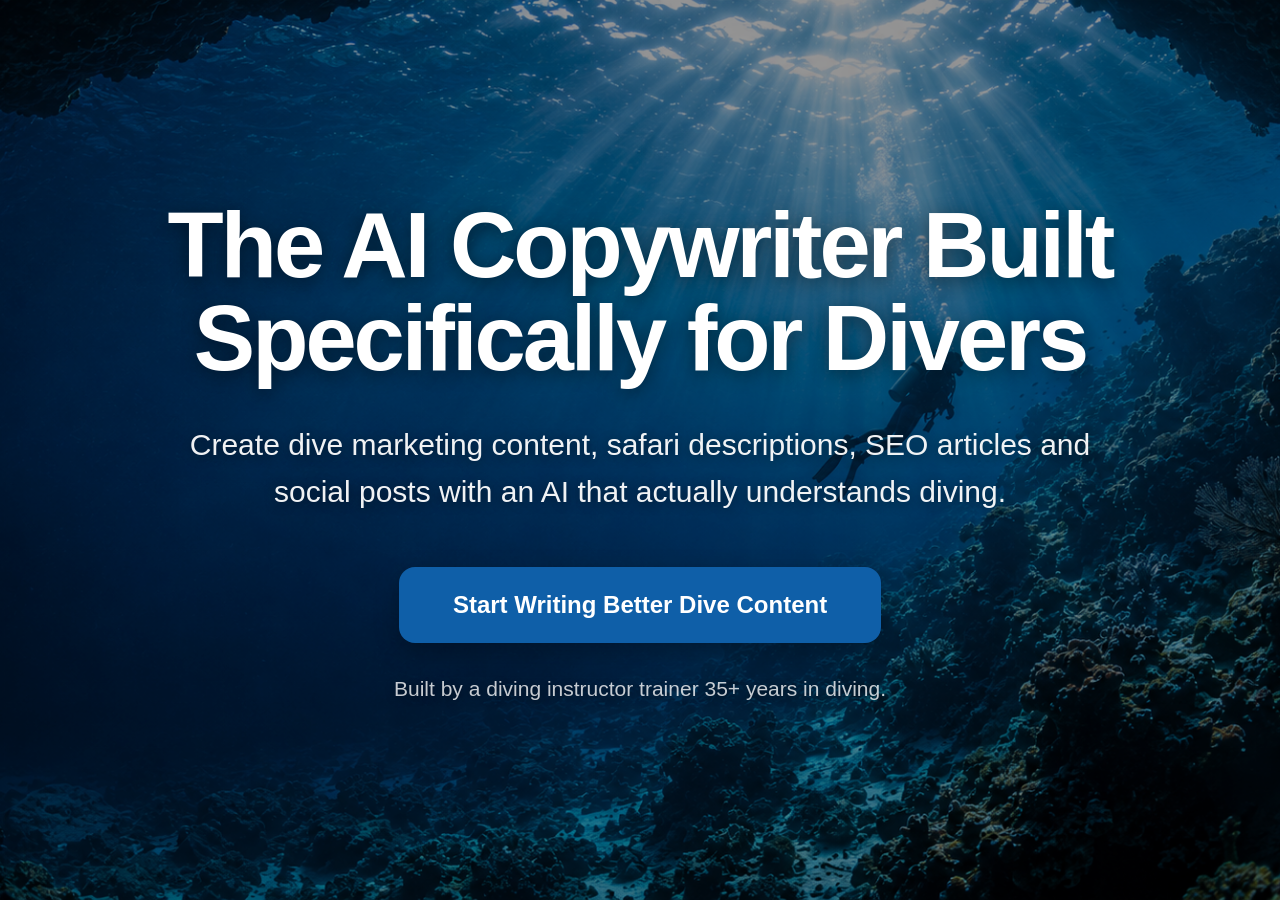
==== index.html @ f6e25e74 "HERO tuned" ====
<!DOCTYPE html>
<html lang="en">

<head>

    <meta charset="UTF-8">

    <meta
        name="viewport"
        content="width=device-width, initial-scale=1.0"
    >

    <title>Dive Writer Pro</title>

    <meta
        name="description"
        content="AI copywriter built specifically for divers, dive centers and dive travel businesses."
    >

    <link
        rel="stylesheet"
        href="css/style.css"
    >

</head>

<body>

    <section class="hero">

        <div class="hero-overlay"></div>

        <div class="hero-content">

           

            <h1 data-i18n="hero_title">
                The AI Copywriter Built Specifically for Divers
            </h1>

            <p data-i18n="hero_subtitle">
                Create dive marketing content, safari descriptions, SEO articles and social posts with an AI that actually understands diving.
            </p>

            <a
                href="/go/"
                class="hero-cta"
                data-i18n="cta_main"
            >
                Start Writing Better Dive Content
            </a>

            <div class="hero-trust">
                Built by a diving instructor trainer 35+ years in diving.
            </div>

        </div>

    </section>

    <script src="product.js"></script>

</body>

</html>
---- css/style.css ----
*{
    margin:0;
    padding:0;
    box-sizing:border-box;
}

body{
    font-family:Arial,sans-serif;
    background:#021526;
    color:white;
}

.hero{

    position:relative;

    min-height:100vh;

    display:flex;
    align-items:center;
    justify-content:center;

    overflow:hidden;

    text-align:center;

    padding:40px 20px;
}

.hero::before{

    content:"";

    position:absolute;
    inset:0;

    background-image:url("../assets/hero/hero-desktop.png");
    background-size:cover;
    background-position:center;

    z-index:1;
}

.hero-overlay{

    position:absolute;
    inset:0;

    background:rgba(0,0,0,0.42);

    z-index:2;
}

.hero-content{

    position:relative;
    z-index:3;

    max-width:1200px;

    padding:0 20px;
}

.hero h1{

    font-size:108px;

    line-height:1.01;

    margin-bottom:38px;

    font-weight:700;

    letter-spacing:-3px;

    text-shadow:0 4px 18px rgba(0,0,0,0.45);
}

.hero p{

    font-size:34px;

    line-height:1.55;

    max-width:980px;

    margin:0 auto 52px auto;

    color:rgba(255,255,255,0.94);

    text-shadow:0 2px 12px rgba(0,0,0,0.45);
}

.hero-cta{

    display:inline-block;

    background:#0F5FA8;
    color:white;

    padding:24px 54px;

    border-radius:16px;

    text-decoration:none;

    font-size:24px;
    font-weight:700;

    transition:0.3s;

    box-shadow:0 8px 24px rgba(0,0,0,0.28);
}

.hero-cta:hover{

    background:#1475cf;
}

.hero-trust{

    margin-top:34px;

    font-size:21px;

    color:rgba(255,255,255,0.78);

    text-shadow:0 2px 10px rgba(0,0,0,0.4);
}

@media(max-width:1400px){

    .hero h1{

        font-size:92px;
    }

    .hero p{

        font-size:30px;
    }

}

@media(max-width:1200px){

    .hero h1{

        font-size:76px;
    }

    .hero p{

        font-size:26px;
    }

}

@media(max-width:768px){

    .hero::before{

        background-image:url("../assets/hero/hero-mobile.png");
        background-position:center;
    }

    .hero{

        min-height:100svh;

        padding:46px 22px;
    }

    .hero-content{

        max-width:100%;
    }

    .hero h1{

        font-size:56px;

        line-height:1.05;

        margin-bottom:26px;

        letter-spacing:-1px;
    }

    .hero p{

        font-size:24px;

        line-height:1.45;

        margin-bottom:38px;

        max-width:100%;
    }

    .hero-cta{

        width:100%;

        max-width:360px;

        font-size:20px;

        padding:20px 28px;
    }

    .hero-trust{

        margin-top:28px;

        font-size:16px;

        line-height:1.5;
    }

}

@media(max-width:480px){

    .hero{

        padding:42px 18px;
    }

    .hero h1{

        font-size:46px;
    }

    .hero p{

        font-size:21px;
    }

    .hero-cta{

        font-size:17px;
    }

    .hero-trust{

        font-size:12px;
    }

}
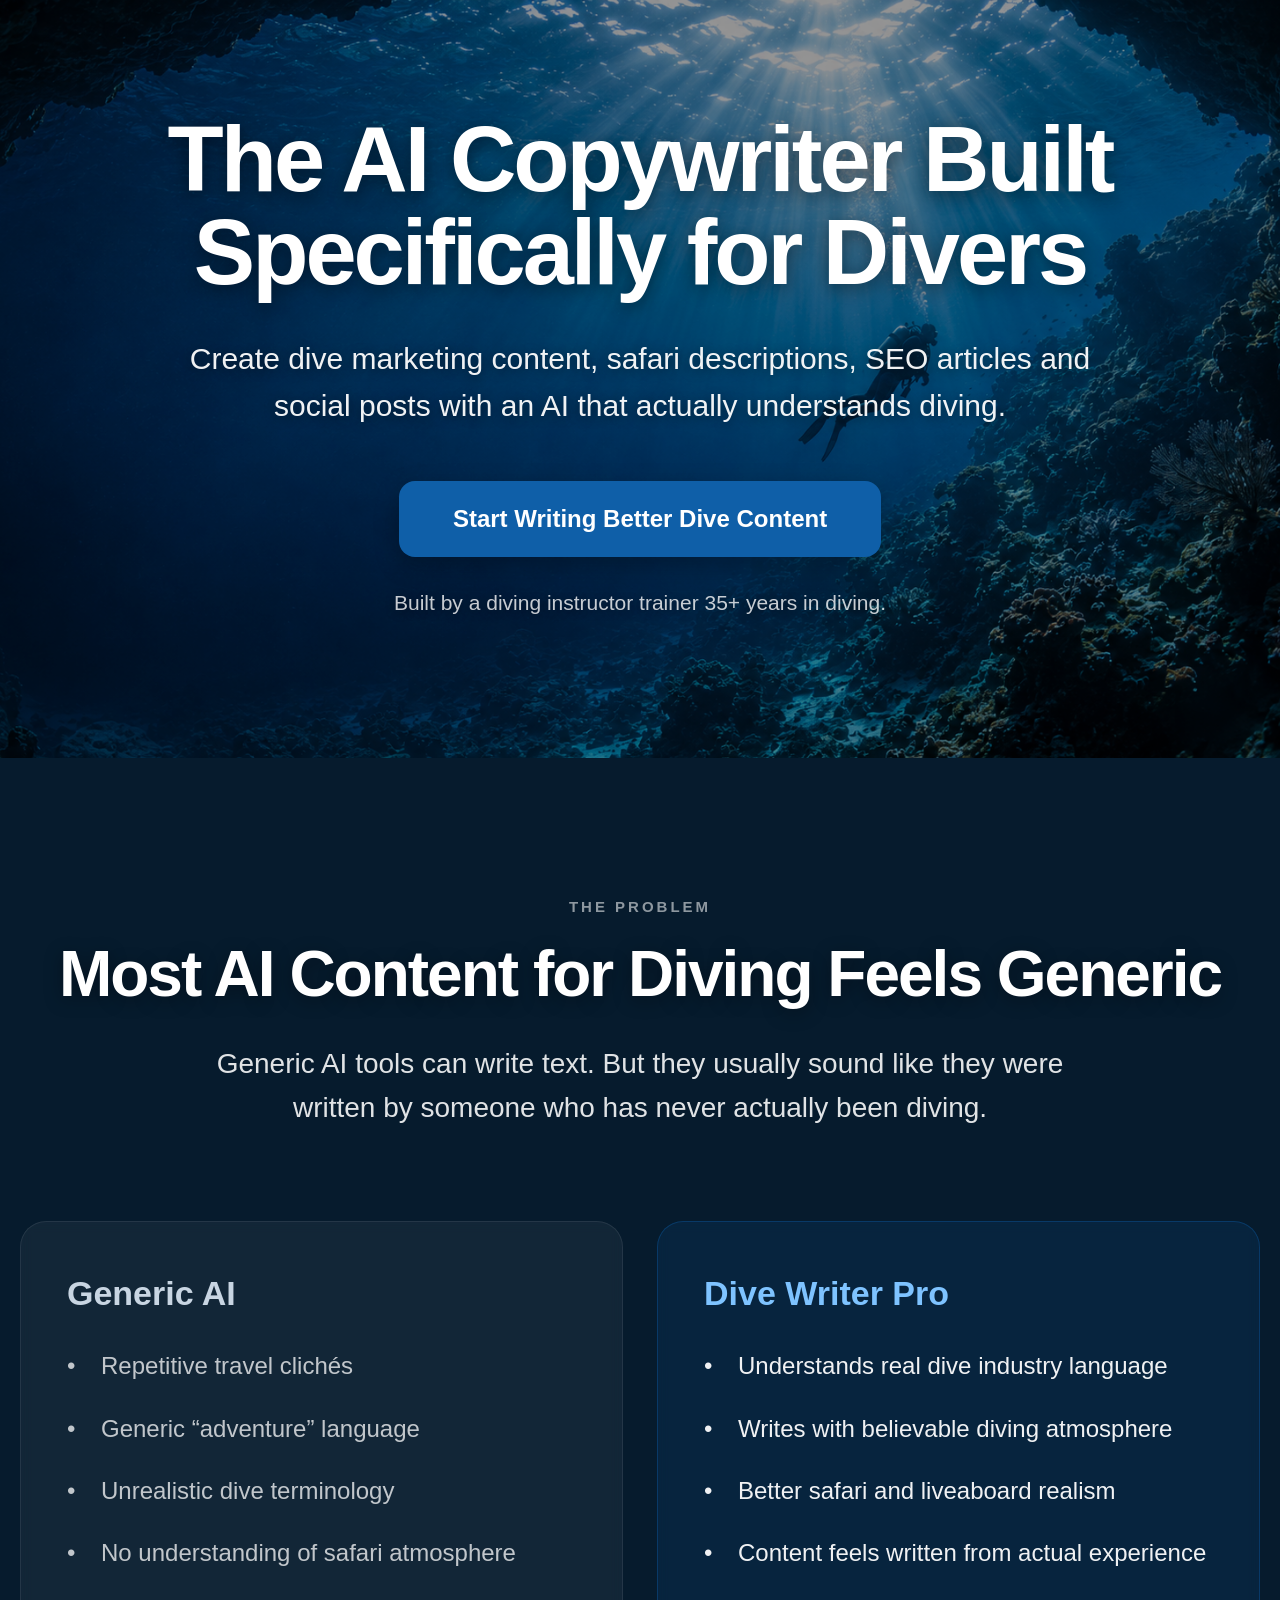
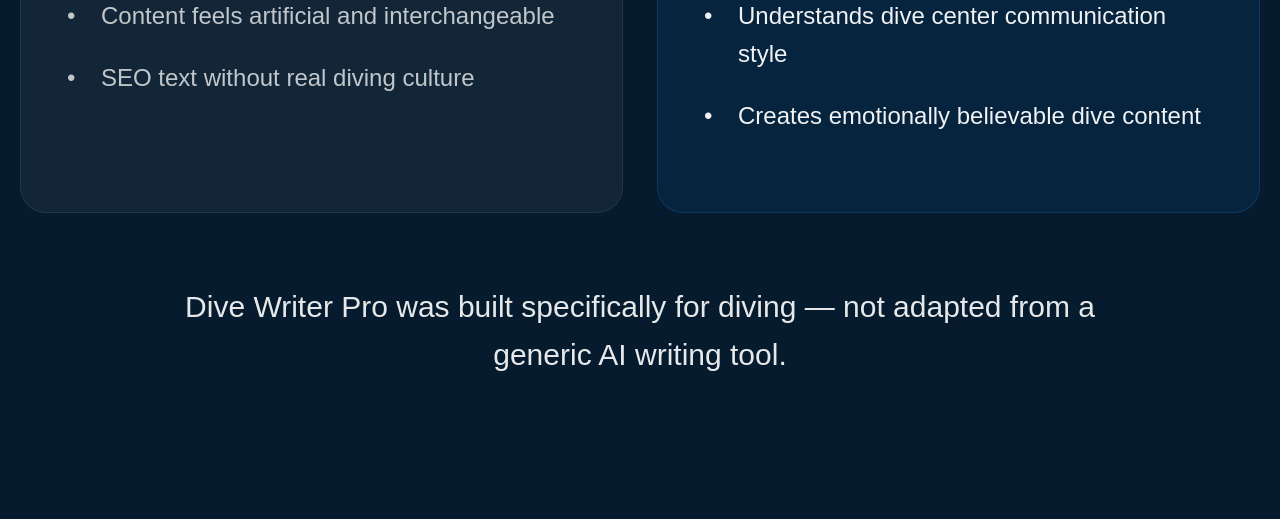
==== commit 097ec815: "2/05-02" ====
--- a/index.html
+++ b/index.html
@@ -57,6 +57,149 @@
         </div>
 
     </section>
+    <!-- END HERO -->
+
+   <!-- PROBLEM -->
+<!-- PROBLEM -->
+<section class="problem-section">
+
+    <div class="problem-container">
+
+        <div class="problem-intro">
+
+            <div class="section-label">
+                THE PROBLEM
+            </div>
+
+            <h2>
+                Most AI Content for Diving Feels Generic
+            </h2>
+
+            <p>
+                Generic AI tools can write text.
+                But they usually sound like they were written by someone who has never actually been diving.
+            </p>
+
+        </div>
+
+        <div class="problem-grid">
+
+            <!-- GENERIC AI -->
+
+            <div class="problem-card generic-ai">
+
+                <div class="problem-card-title">
+                    Generic AI
+                </div>
+
+                <ul>
+
+                    <li>
+                        Repetitive travel clichés
+                    </li>
+
+                    <li>
+                        Generic “adventure” language
+                    </li>
+
+                    <li>
+                        Unrealistic dive terminology
+                    </li>
+
+                    <li>
+                        No understanding of safari atmosphere
+                    </li>
+
+                    <li>
+                        Content feels artificial and interchangeable
+                    </li>
+
+                    <li>
+                        SEO text without real diving culture
+                    </li>
+
+                </ul>
+
+            </div>
+
+            <!-- DIVE WRITER -->
+
+            <div class="problem-card dive-writer">
+
+                <div class="problem-card-title">
+                    Dive Writer Pro
+                </div>
+
+                <ul>
+
+                    <li>
+                        Understands real dive industry language
+                    </li>
+
+                    <li>
+                        Writes with believable diving atmosphere
+                    </li>
+
+                    <li>
+                        Better safari and liveaboard realism
+                    </li>
+
+                    <li>
+                        Content feels written from actual experience
+                    </li>
+
+                    <li>
+                        Understands dive center communication style
+                    </li>
+
+                    <li>
+                        Creates emotionally believable dive content
+                    </li>
+
+                </ul>
+
+            </div>
+
+        </div>
+
+        <div class="problem-conclusion">
+
+            Dive Writer Pro was built specifically for diving —
+            not adapted from a generic AI writing tool.
+
+        </div>
+
+    </div>
+
+</section>
+<!-- END PROBLEM -->
+
+<!-- BEFORE AFTER -->
+<section class="before-after">
+</section>
+<!-- END BEFORE AFTER -->
+
+<!-- WHAT YOU GET -->
+<section class="features-section">
+</section>
+<!-- END WHAT YOU GET -->
+
+<!-- WHO IT'S FOR -->
+<section class="audience-section">
+</section>
+<!-- END WHO IT'S FOR -->
+
+<!-- FAQ -->
+<section class="faq-section">
+</section>
+<!-- END FAQ -->
+
+<!-- FINAL CTA -->
+<section class="final-cta">
+</section>
+<!-- END FINAL CTA -->
+
+
 
     <script src="product.js"></script>
 
--- a/css/style.css
+++ b/css/style.css
@@ -14,7 +14,7 @@
 
     position:relative;
 
-    min-height:100vh;
+    min-height:92vh;
 
     display:flex;
     align-items:center;
@@ -24,7 +24,7 @@
 
     text-align:center;
 
-    padding:40px 20px;
+    padding:40px 20px 140px 20px;
 }
 
 .hero::before{
@@ -164,6 +164,10 @@
         background-position:center;
     }
 
+    /* =========================
+   HERO
+========================= */
+
     .hero{
 
         min-height:100svh;
@@ -247,4 +251,306 @@
         font-size:12px;
     }
 
-}+}
+
+/* PROBLEM */
+
+.problem-section{
+
+    background:#061b2d;
+
+    padding:140px 20px;
+
+    margin-top:-70px;
+
+position:relative;
+
+z-index:5;
+}
+
+.problem-container{
+
+    max-width:1320px;
+
+    margin:0 auto;
+}
+
+.problem-intro{
+
+    text-align:center;
+
+    margin-bottom:90px;
+}
+
+.section-label{
+
+    font-size:15px;
+
+    letter-spacing:3px;
+
+    font-weight:700;
+
+    color:rgba(255,255,255,0.55);
+
+    margin-bottom:26px;
+}
+
+.problem-intro h2{
+
+    font-size:74px;
+
+    line-height:1.04;
+
+    letter-spacing:-2px;
+
+    margin-bottom:34px;
+
+    text-shadow:0 4px 18px rgba(0,0,0,0.35);
+}
+
+.problem-intro p{
+
+    max-width:920px;
+
+    margin:0 auto;
+
+    font-size:30px;
+
+    line-height:1.6;
+
+    color:rgba(255,255,255,0.88);
+}
+
+.problem-grid{
+
+    display:grid;
+
+    grid-template-columns:1fr 1fr;
+
+    gap:34px;
+
+    margin-bottom:70px;
+}
+
+.problem-card{
+
+    border-radius:26px;
+
+    padding:52px 46px;
+
+    backdrop-filter:blur(6px);
+}
+
+.problem-card-title{
+
+    font-size:34px;
+
+    font-weight:700;
+
+    margin-bottom:34px;
+}
+
+.problem-card ul{
+
+    list-style:none;
+}
+
+.problem-card li{
+
+    position:relative;
+
+    padding-left:34px;
+
+    margin-bottom:24px;
+
+    font-size:24px;
+
+    line-height:1.6;
+}
+
+.problem-card li::before{
+
+    content:"•";
+
+    position:absolute;
+
+    left:0;
+}
+
+.generic-ai{
+
+    background:rgba(255,255,255,0.05);
+
+    border:1px solid rgba(255,255,255,0.08);
+}
+
+.generic-ai .problem-card-title{
+
+    color:#c8d5e2;
+}
+
+.generic-ai li{
+
+    color:rgba(255,255,255,0.74);
+}
+
+.dive-writer{
+
+    background:rgba(15,95,168,0.14);
+
+    border:1px solid rgba(15,95,168,0.38);
+}
+
+.dive-writer .problem-card-title{
+
+    color:#7ec3ff;
+}
+
+.dive-writer li{
+
+    color:rgba(255,255,255,0.94);
+}
+
+.problem-conclusion{
+
+    text-align:center;
+
+    max-width:980px;
+
+    margin:0 auto;
+
+    font-size:30px;
+
+    line-height:1.6;
+
+    color:rgba(255,255,255,0.9);
+}
+
+@media(max-width:1400px){
+
+    .problem-intro h2{
+
+        font-size:64px;
+    }
+
+    .problem-intro p{
+
+        font-size:28px;
+    }
+
+}
+
+@media(max-width:1200px){
+
+    .problem-intro h2{
+
+        font-size:56px;
+    }
+
+    .problem-intro p{
+
+        font-size:25px;
+    }
+
+    .problem-card li{
+
+        font-size:22px;
+    }
+
+}
+
+@media(max-width:768px){
+
+    .problem-section{
+
+      margin-top:-30px;  
+      padding:100px 22px;
+    }
+
+    .problem-intro{
+
+        margin-bottom:60px;
+    }
+
+    .problem-intro h2{
+
+        font-size:44px;
+
+        line-height:1.08;
+
+        letter-spacing:-1px;
+    }
+
+    .problem-intro p{
+
+        font-size:22px;
+
+        line-height:1.55;
+    }
+
+    .problem-grid{
+
+        grid-template-columns:1fr;
+
+        gap:24px;
+    }
+
+    .problem-card{
+
+        padding:38px 28px;
+    }
+
+    .problem-card-title{
+
+        font-size:28px;
+
+        margin-bottom:26px;
+    }
+
+    .problem-card li{
+
+        font-size:20px;
+
+        line-height:1.55;
+
+        margin-bottom:20px;
+    }
+
+    .problem-conclusion{
+
+        font-size:22px;
+
+        line-height:1.55;
+    }
+
+}
+
+@media(max-width:480px){
+
+    .problem-intro h2{
+
+        font-size:38px;
+    }
+
+    .problem-intro p{
+
+        font-size:20px;
+    }
+
+    .problem-card li{
+
+        font-size:18px;
+    }
+
+    .problem-conclusion{
+
+        font-size:20px;
+    }
+
+}
+
+/* BEFORE AFTER */
+
+/* FEATURES */
+
+/* FAQ */
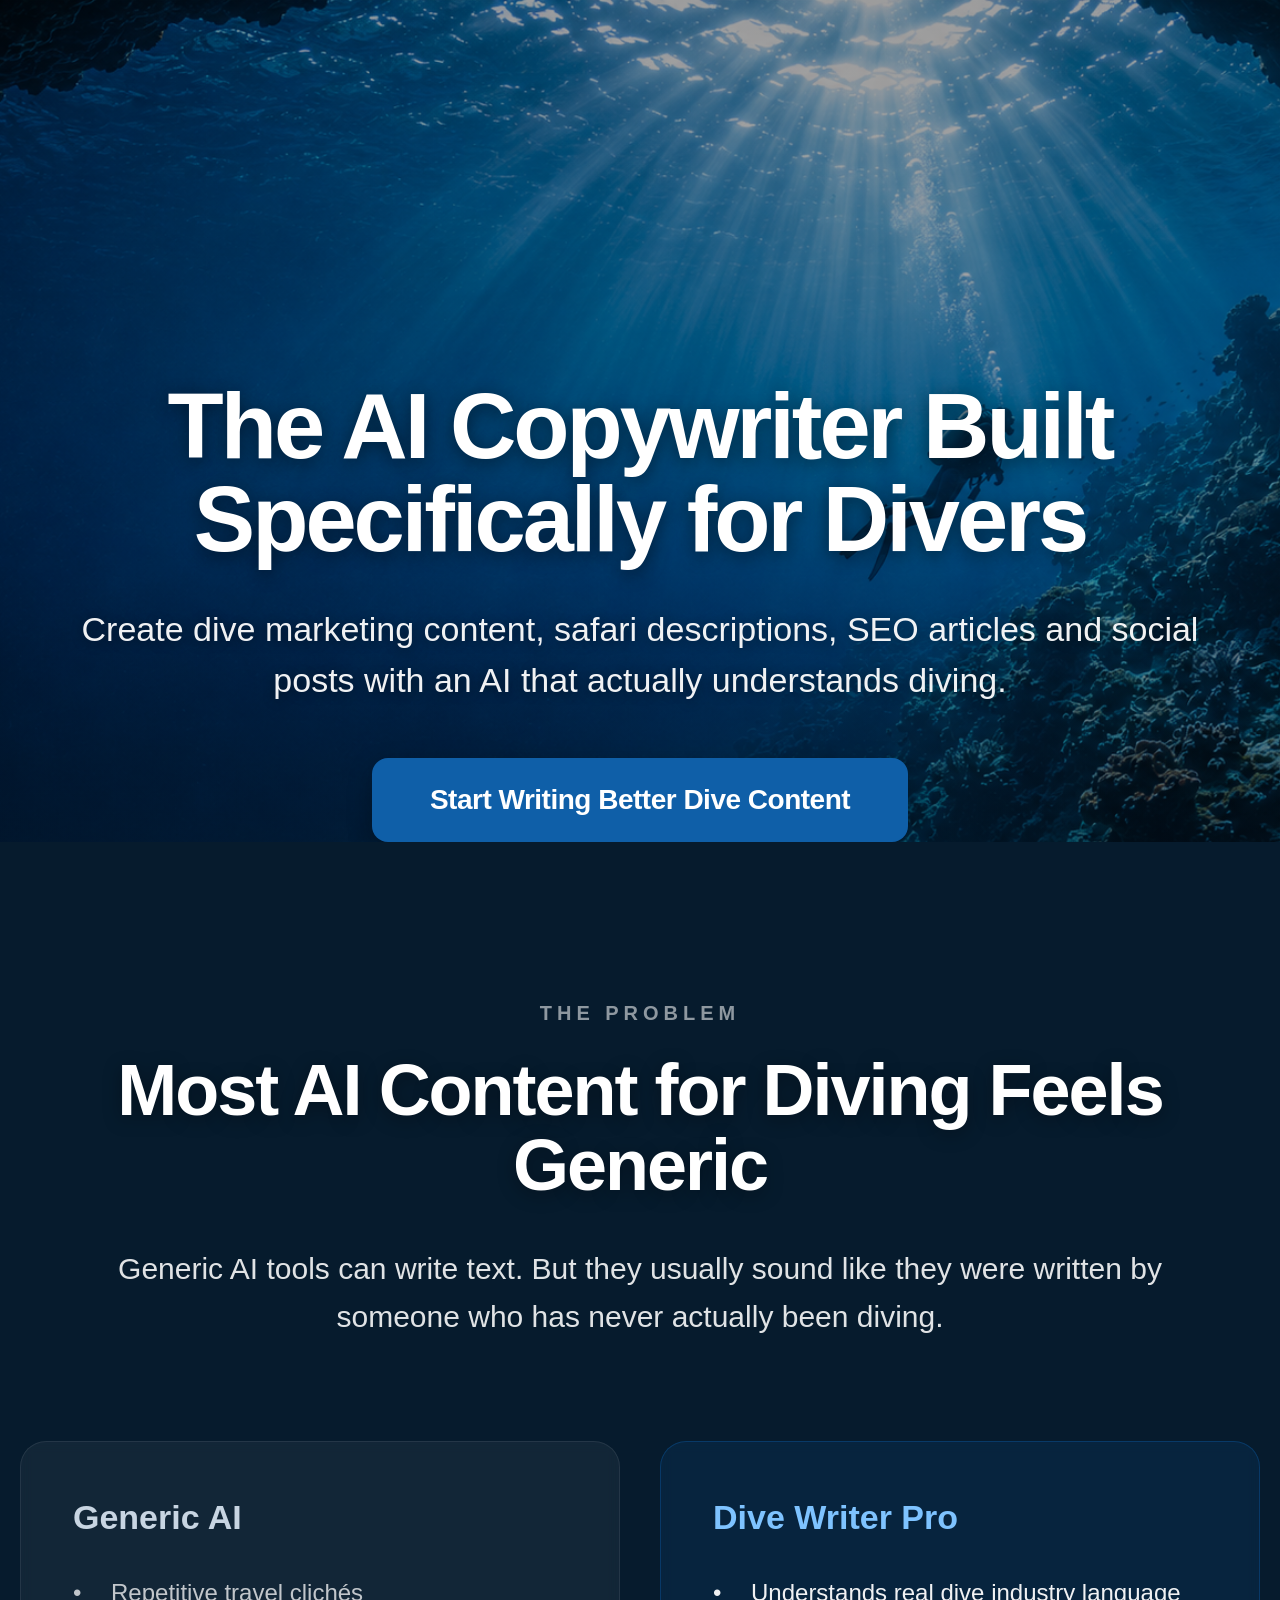
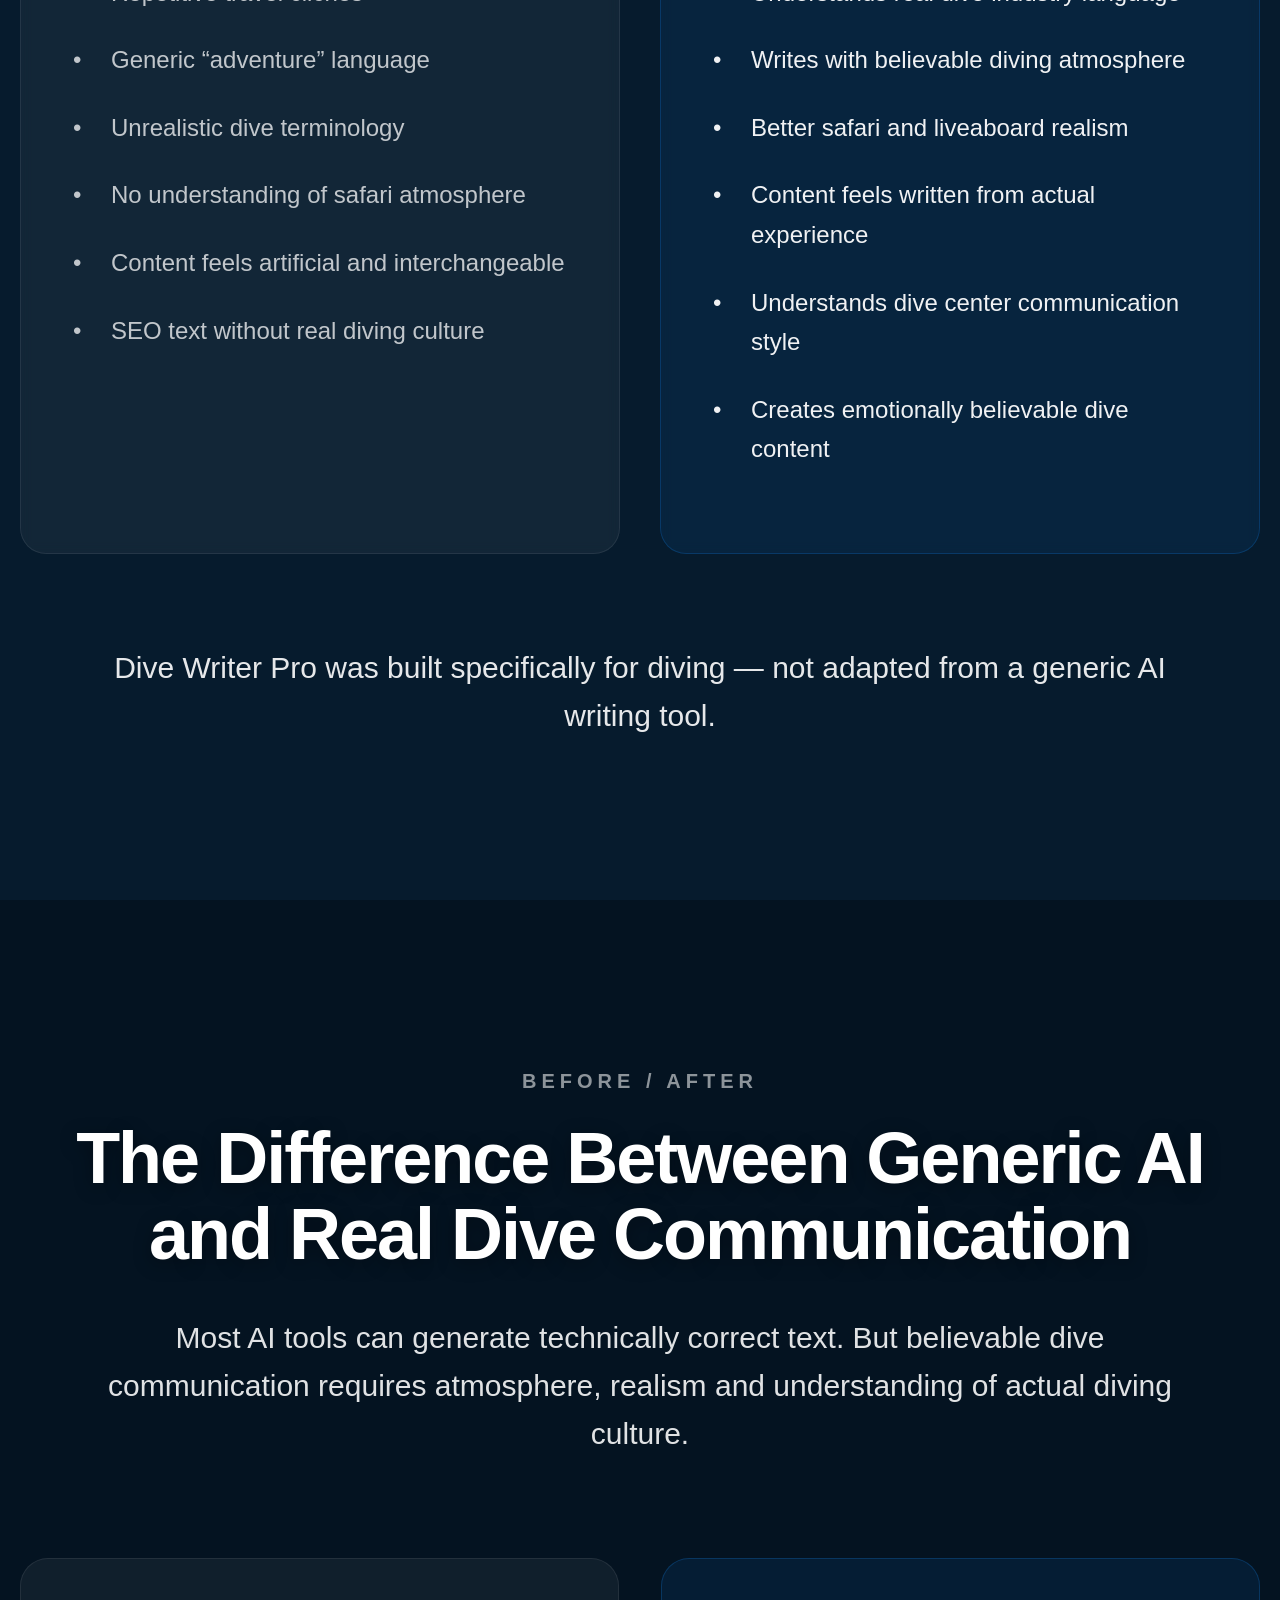
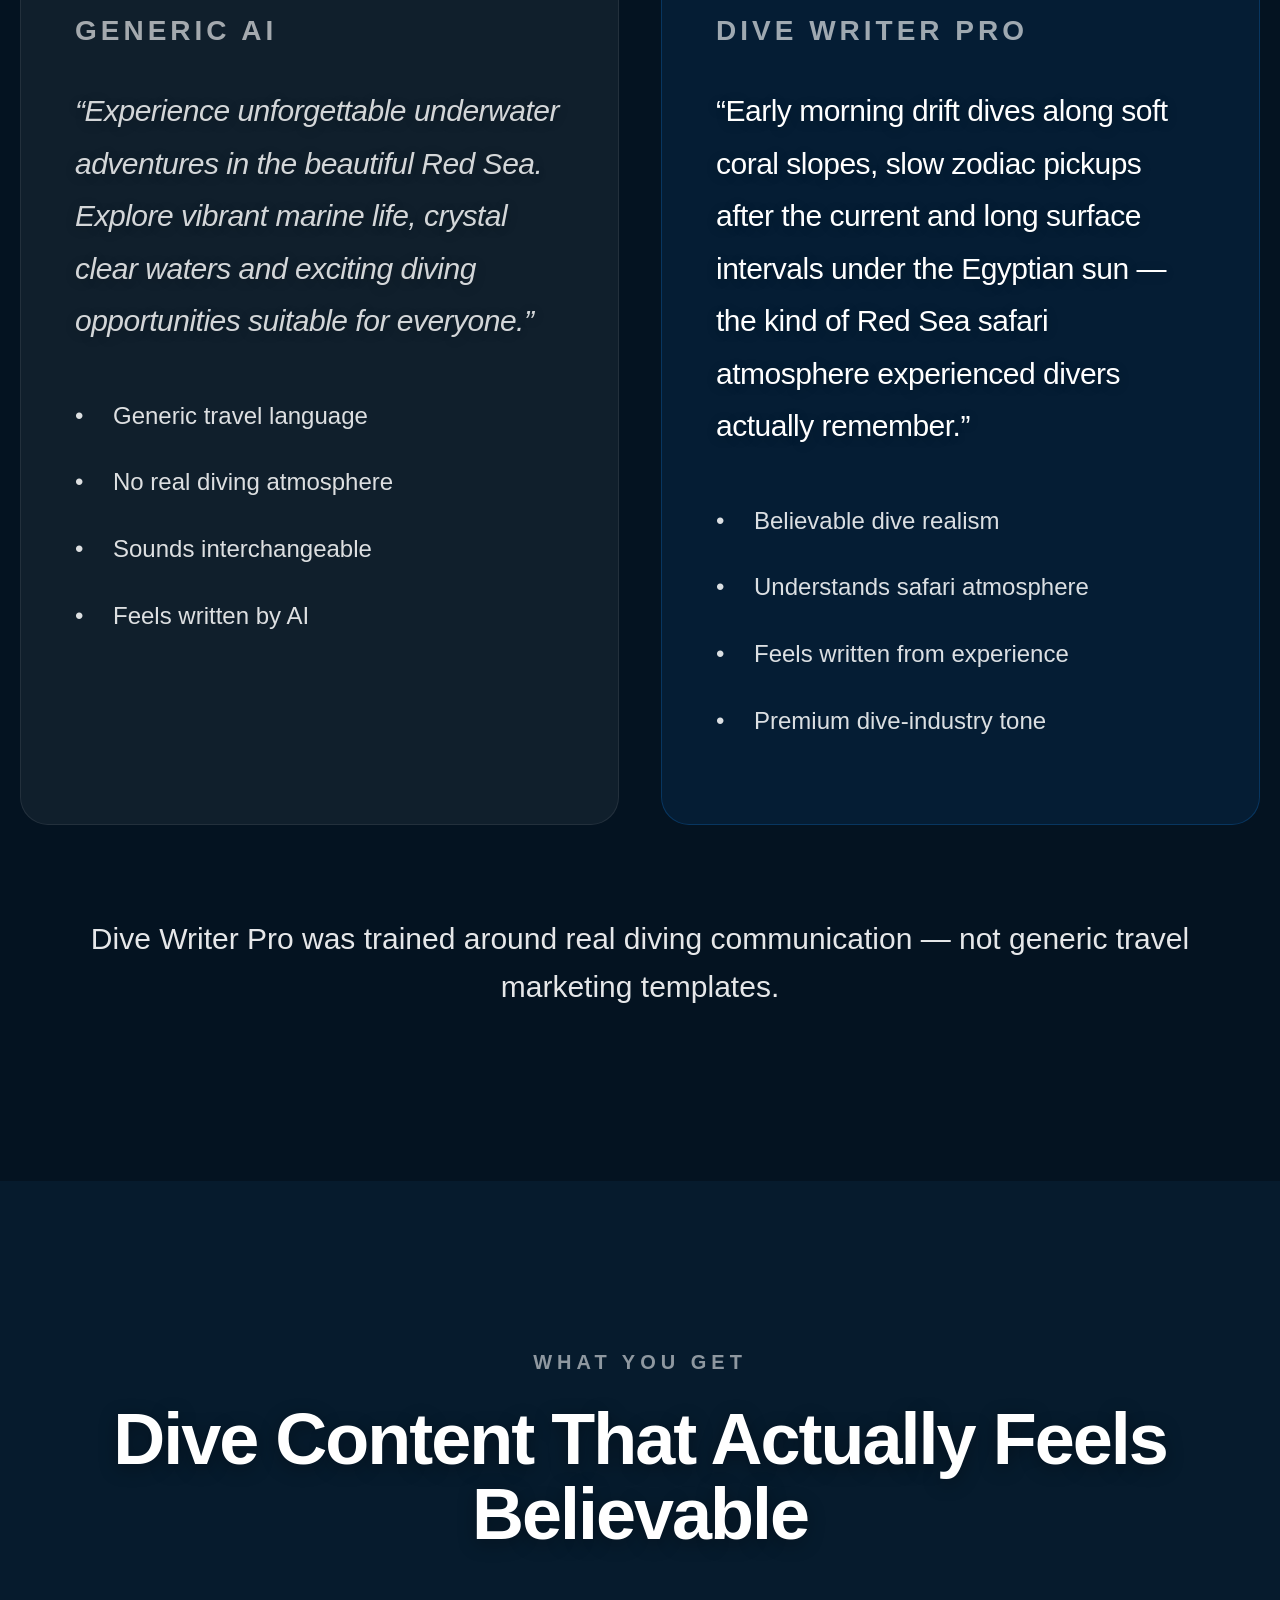
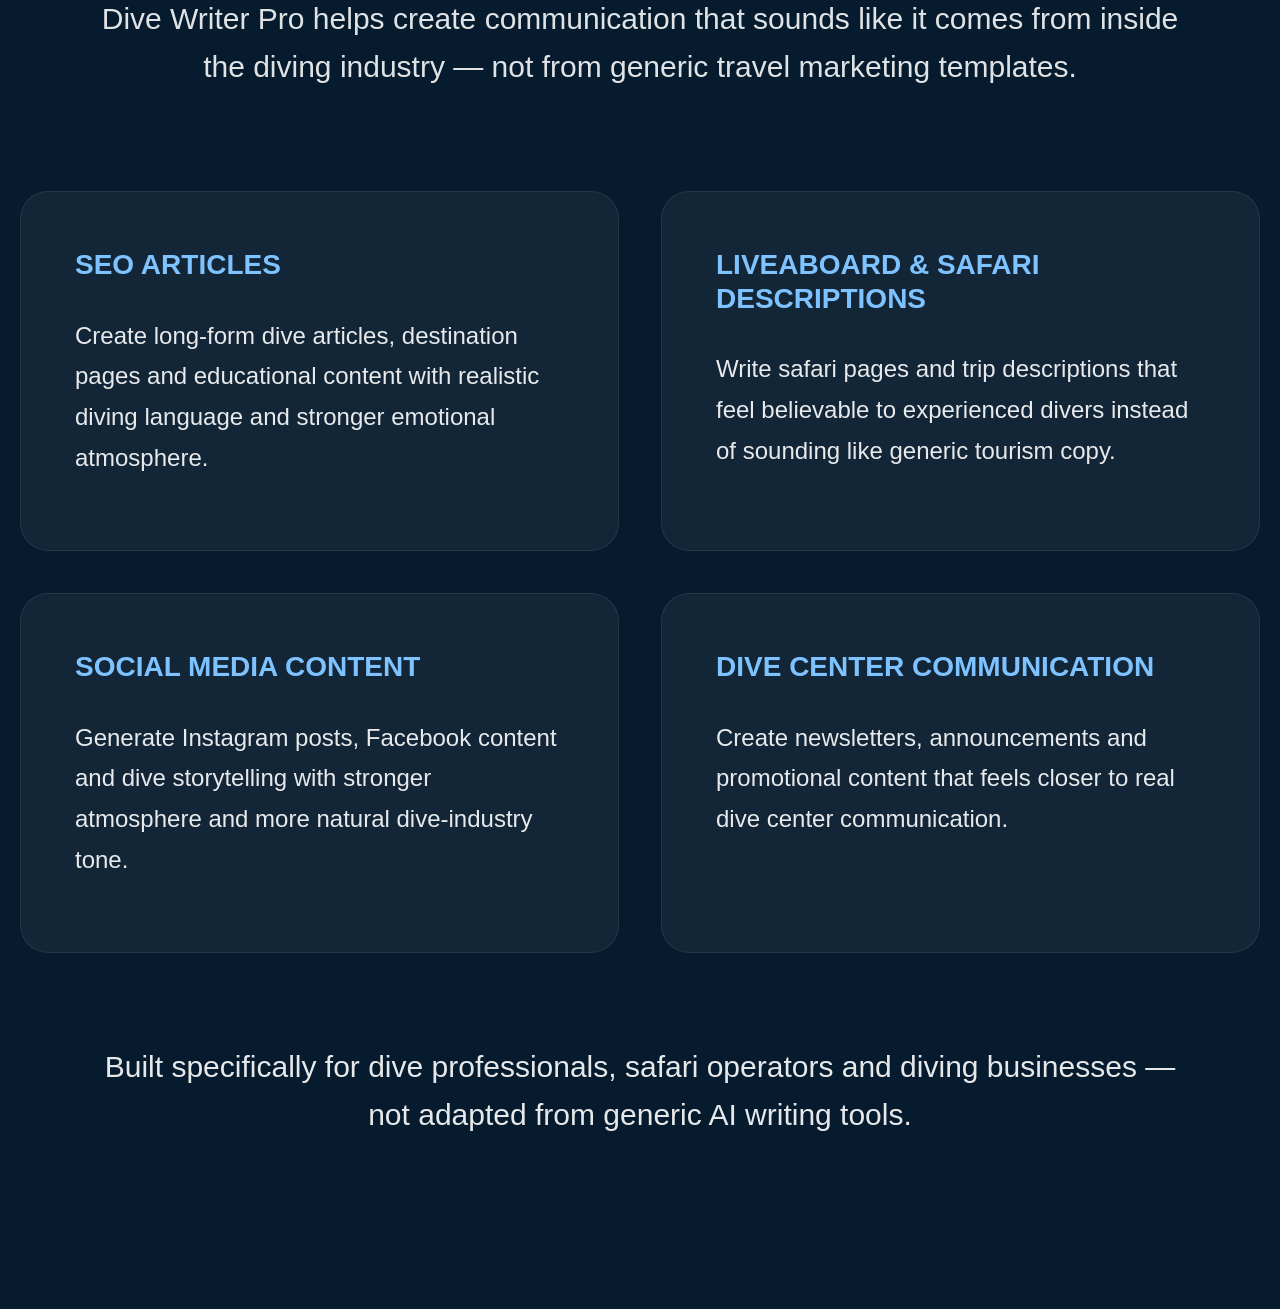
==== commit 5f779fc0: "28/05-04" ====
--- a/index.html
+++ b/index.html
@@ -176,11 +176,209 @@
 
 <!-- BEFORE AFTER -->
 <section class="before-after">
+<div class="before-after-container">
+
+    <div class="before-after-intro">
+
+        <div class="section-label">
+            BEFORE / AFTER
+        </div>
+
+        <h2>
+            The Difference Between Generic AI and Real Dive Communication
+        </h2>
+
+        <p>
+            Most AI tools can generate technically correct text.
+            But believable dive communication requires atmosphere, realism and understanding of actual diving culture.
+        </p>
+
+    </div>
+
+    <div class="before-after-grid">
+
+        <!-- BEFORE -->
+
+        <div class="comparison-card before-card">
+
+            <div class="comparison-label">
+                GENERIC AI
+            </div>
+
+            <div class="comparison-content">
+
+                “Experience unforgettable underwater adventures in the beautiful Red Sea. Explore vibrant marine life, crystal clear waters and exciting diving opportunities suitable for everyone.”
+
+            </div>
+
+            <ul class="comparison-highlights">
+
+                <li>
+                    Generic travel language
+                </li>
+
+                <li>
+                    No real diving atmosphere
+                </li>
+
+                <li>
+                    Sounds interchangeable
+                </li>
+
+                <li>
+                    Feels written by AI
+                </li>
+
+            </ul>
+
+        </div>
+
+        <!-- AFTER -->
+
+        <div class="comparison-card after-card">
+
+            <div class="comparison-label">
+                DIVE WRITER PRO
+            </div>
+
+            <div class="comparison-content">
+
+                “Early morning drift dives along soft coral slopes, slow zodiac pickups after the current and long surface intervals under the Egyptian sun — the kind of Red Sea safari atmosphere experienced divers actually remember.”
+
+            </div>
+
+            <ul class="comparison-highlights">
+
+                <li>
+                    Believable dive realism
+                </li>
+
+                <li>
+                    Understands safari atmosphere
+                </li>
+
+                <li>
+                    Feels written from experience
+                </li>
+
+                <li>
+                    Premium dive-industry tone
+                </li>
+
+            </ul>
+
+        </div>
+
+    </div>
+
+    <div class="before-after-conclusion">
+
+        Dive Writer Pro was trained around real diving communication —
+        not generic travel marketing templates.
+
+    </div>
+
+</div>
 </section>
 <!-- END BEFORE AFTER -->
 
 <!-- WHAT YOU GET -->
 <section class="features-section">
+<div class="features-container">
+
+    <div class="features-intro">
+
+        <div class="section-label">
+            WHAT YOU GET
+        </div>
+
+        <h2>
+            Dive Content That Actually Feels Believable
+        </h2>
+
+        <p>
+            Dive Writer Pro helps create communication that sounds like it comes from inside the diving industry —
+            not from generic travel marketing templates.
+        </p>
+
+    </div>
+
+    <div class="features-grid">
+
+        <!-- SEO -->
+
+        <div class="feature-card">
+
+            <div class="feature-title">
+                SEO ARTICLES
+            </div>
+
+            <div class="feature-description">
+
+                Create long-form dive articles, destination pages and educational content with realistic diving language and stronger emotional atmosphere.
+
+            </div>
+
+        </div>
+
+        <!-- LIVEABOARDS -->
+
+        <div class="feature-card">
+
+            <div class="feature-title">
+                LIVEABOARD & SAFARI DESCRIPTIONS
+            </div>
+
+            <div class="feature-description">
+
+                Write safari pages and trip descriptions that feel believable to experienced divers instead of sounding like generic tourism copy.
+
+            </div>
+
+        </div>
+
+        <!-- SOCIAL -->
+
+        <div class="feature-card">
+
+            <div class="feature-title">
+                SOCIAL MEDIA CONTENT
+            </div>
+
+            <div class="feature-description">
+
+                Generate Instagram posts, Facebook content and dive storytelling with stronger atmosphere and more natural dive-industry tone.
+
+            </div>
+
+        </div>
+
+        <!-- DIVE CENTER -->
+
+        <div class="feature-card">
+
+            <div class="feature-title">
+                DIVE CENTER COMMUNICATION
+            </div>
+
+            <div class="feature-description">
+
+                Create newsletters, announcements and promotional content that feels closer to real dive center communication.
+
+            </div>
+
+        </div>
+
+    </div>
+
+    <div class="features-conclusion">
+
+        Built specifically for dive professionals, safari operators and diving businesses —
+        not adapted from generic AI writing tools.
+
+    </div>
+
+</div>
 </section>
 <!-- END WHAT YOU GET -->
 
--- a/css/style.css
+++ b/css/style.css
@@ -8,7 +8,12 @@
     font-family:Arial,sans-serif;
     background:#021526;
     color:white;
-}
+    overflow-x:hidden;
+}
+
+/* ========================================
+   HERO
+======================================== */
 
 .hero{
 
@@ -17,7 +22,7 @@
     min-height:92vh;
 
     display:flex;
-    align-items:center;
+    align-items:flex-start;
     justify-content:center;
 
     overflow:hidden;
@@ -46,7 +51,13 @@
     position:absolute;
     inset:0;
 
-    background:rgba(0,0,0,0.42);
+    background:
+    linear-gradient(
+        to bottom,
+        rgba(0,0,0,0.38) 0%,
+        rgba(0,0,0,0.34) 55%,
+        rgba(2,21,38,0.72) 100%
+    );
 
     z-index:2;
 }
@@ -58,7 +69,9 @@
 
     max-width:1200px;
 
-    padding:0 20px;
+    padding:0 10px;
+
+    margin-top:450px;
 }
 
 .hero h1{
@@ -78,11 +91,11 @@
 
 .hero p{
 
-    font-size:34px;
-
-    line-height:1.55;
-
-    max-width:980px;
+    font-size:42px;
+
+    line-height:1.5;
+
+    max-width:1200px;
 
     margin:0 auto 52px auto;
 
@@ -98,38 +111,226 @@
     background:#0F5FA8;
     color:white;
 
-    padding:24px 54px;
+    padding:30px 68px;
 
     border-radius:16px;
 
     text-decoration:none;
 
+    font-size:32px;
+    font-weight:700;
+
+    letter-spacing:-0.5px;
+
+    transition:0.3s;
+
+    box-shadow:0 8px 24px rgba(0,0,0,0.28);
+}
+
+.hero-cta:hover{
+
+    background:#1475cf;
+}
+
+.hero-trust{
+
+    margin-top:34px;
+
     font-size:24px;
+
+    color:rgba(255,255,255,0.78);
+
+    text-shadow:0 2px 10px rgba(0,0,0,0.4);
+}
+
+/* ========================================
+   PROBLEM SECTION
+======================================== */
+
+.problem-section{
+
+    background:#061b2d;
+
+    padding:160px 20px;
+
+    margin-top:-200px;
+
+    position:relative;
+
+    z-index:5;
+}
+
+.problem-container{
+
+    max-width:1500px;
+
+    margin:0 auto;
+}
+
+.problem-intro{
+
+    text-align:center;
+
+    margin-bottom:100px;
+}
+
+.section-label{
+
+    font-size:20px;
+
+    letter-spacing:5px;
+
     font-weight:700;
 
-    transition:0.3s;
-
-    box-shadow:0 8px 24px rgba(0,0,0,0.28);
-}
-
-.hero-cta:hover{
-
-    background:#1475cf;
-}
-
-.hero-trust{
-
-    margin-top:34px;
-
-    font-size:21px;
-
-    color:rgba(255,255,255,0.78);
-
-    text-shadow:0 2px 10px rgba(0,0,0,0.4);
-}
+    color:rgba(255,255,255,0.55);
+
+    margin-bottom:28px;
+}
+
+.problem-intro h2{
+
+    font-size:92px;
+
+    line-height:1.04;
+
+    letter-spacing:-2px;
+
+    margin-bottom:42px;
+
+    text-shadow:0 4px 18px rgba(0,0,0,0.35);
+}
+
+.problem-intro p{
+
+    max-width:1100px;
+
+    margin:0 auto;
+
+    font-size:38px;
+
+    line-height:1.6;
+
+    color:rgba(255,255,255,0.88);
+}
+
+.problem-grid{
+
+    display:grid;
+
+    grid-template-columns:1fr 1fr;
+
+    gap:40px;
+
+    margin-bottom:90px;
+}
+
+.problem-card{
+
+    border-radius:26px;
+
+    padding:56px 52px;
+
+    min-height:520px;
+
+    backdrop-filter:blur(6px);
+}
+
+.problem-card-title{
+
+    font-size:42px;
+
+    font-weight:700;
+
+    margin-bottom:36px;
+}
+
+.problem-card ul{
+
+    list-style:none;
+}
+
+.problem-card li{
+
+    position:relative;
+
+    padding-left:38px;
+
+    margin-bottom:28px;
+
+    font-size:30px;
+
+    line-height:1.65;
+}
+
+.problem-card li::before{
+
+    content:"•";
+
+    position:absolute;
+
+    left:0;
+}
+
+.generic-ai{
+
+    background:rgba(255,255,255,0.05);
+
+    border:1px solid rgba(255,255,255,0.08);
+}
+
+.generic-ai .problem-card-title{
+
+    color:#c8d5e2;
+}
+
+.generic-ai li{
+
+    color:rgba(255,255,255,0.74);
+}
+
+.dive-writer{
+
+    background:rgba(15,95,168,0.14);
+
+    border:1px solid rgba(15,95,168,0.38);
+}
+
+.dive-writer .problem-card-title{
+
+    color:#7ec3ff;
+}
+
+.dive-writer li{
+
+    color:rgba(255,255,255,0.94);
+}
+
+.problem-conclusion{
+
+    text-align:center;
+
+    max-width:1100px;
+
+    margin:0 auto;
+
+    font-size:38px;
+
+    line-height:1.6;
+
+    color:rgba(255,255,255,0.9);
+}
+
+/* ========================================
+   DESKTOP RESPONSIVE
+======================================== */
 
 @media(max-width:1400px){
 
+    .hero-content{
+
+        margin-top:340px;
+    }
+
     .hero h1{
 
         font-size:92px;
@@ -137,13 +338,54 @@
 
     .hero p{
 
+        font-size:34px;
+    }
+
+    .hero-cta{
+
+        font-size:28px;
+
+        padding:26px 58px;
+    }
+
+    .hero-trust{
+
+        font-size:22px;
+    }
+
+    .problem-intro h2{
+
+        font-size:72px;
+    }
+
+    .problem-intro p{
+
         font-size:30px;
     }
 
+    .problem-card-title{
+
+        font-size:34px;
+    }
+
+    .problem-card li{
+
+        font-size:24px;
+    }
+
+    .problem-conclusion{
+
+        font-size:30px;
+    }
 }
 
 @media(max-width:1200px){
 
+    .hero-content{
+
+        margin-top:260px;
+    }
+
     .hero h1{
 
         font-size:76px;
@@ -151,10 +393,60 @@
 
     .hero p{
 
+        font-size:28px;
+    }
+
+    .hero-cta{
+
+        font-size:24px;
+
+        padding:22px 52px;
+    }
+
+    .hero-trust{
+
+        font-size:20px;
+    }
+
+    .problem-section{
+
+        margin-top:-180px;
+    }
+
+    .problem-intro h2{
+
+        font-size:58px;
+    }
+
+    .problem-intro p{
+
         font-size:26px;
     }
 
-}
+    .problem-card{
+
+        min-height:auto;
+    }
+
+    .problem-card-title{
+
+        font-size:30px;
+    }
+
+    .problem-card li{
+
+        font-size:22px;
+    }
+
+    .problem-conclusion{
+
+        font-size:26px;
+    }
+}
+
+/* ========================================
+   TABLET + MOBILE
+======================================== */
 
 @media(max-width:768px){
 
@@ -164,31 +456,37 @@
         background-position:center;
     }
 
-    /* =========================
-   HERO
-========================= */
-
     .hero{
 
-        min-height:100svh;
-
-        padding:46px 22px;
+        min-height:auto;
+
+        padding:46px 22px 140px 22px;
     }
 
     .hero-content{
 
         max-width:100%;
+
+        padding:0 50px;
+
+        margin-top:50px;
     }
 
     .hero h1{
 
-        font-size:56px;
-
-        line-height:1.05;
+        font-size:52px;
+
+        line-height:1.02;
 
         margin-bottom:26px;
 
         letter-spacing:-1px;
+
+        max-width:700px;
+
+        margin-left:auto;
+
+        margin-right:auto;
     }
 
     .hero p{
@@ -204,13 +502,9 @@
 
     .hero-cta{
 
-        width:100%;
-
-        max-width:360px;
-
         font-size:20px;
 
-        padding:20px 28px;
+        padding:20px 32px;
     }
 
     .hero-trust{
@@ -222,18 +516,97 @@
         line-height:1.5;
     }
 
-}
+    .problem-section{
+
+        margin-top:-70px;
+
+        padding:100px 22px;
+    }
+
+    .problem-intro{
+
+        margin-bottom:60px;
+    }
+
+    .section-label{
+
+        font-size:14px;
+
+        letter-spacing:3px;
+    }
+
+    .problem-intro h2{
+
+        font-size:44px;
+
+        line-height:1.08;
+
+        letter-spacing:-1px;
+    }
+
+    .problem-intro p{
+
+        font-size:22px;
+
+        line-height:1.55;
+    }
+
+    .problem-grid{
+
+        grid-template-columns:1fr;
+
+        gap:24px;
+    }
+
+    .problem-card{
+
+        padding:38px 28px;
+
+        min-height:auto;
+    }
+
+    .problem-card-title{
+
+        font-size:28px;
+
+        margin-bottom:26px;
+    }
+
+    .problem-card li{
+
+        font-size:20px;
+
+        line-height:1.55;
+
+        margin-bottom:20px;
+    }
+
+    .problem-conclusion{
+
+        font-size:22px;
+
+        line-height:1.55;
+    }
+}
+
+/* ========================================
+   SMALL MOBILE
+======================================== */
 
 @media(max-width:480px){
 
     .hero{
 
-        padding:42px 18px;
+        padding:42px 18px 140px 18px;
     }
 
     .hero h1{
 
         font-size:46px;
+
+        line-height:1.04;
+
+        max-width:340px;
     }
 
     .hero p{
@@ -243,236 +616,569 @@
 
     .hero-cta{
 
-        font-size:17px;
+        font-size:18px;
+
+        padding:18px 28px;
     }
 
     .hero-trust{
 
-        font-size:12px;
-    }
-
-}
-
-/* PROBLEM */
-
-.problem-section{
+        font-size:14px;
+    }
+
+    .problem-intro h2{
+
+        font-size:38px;
+    }
+
+    .problem-intro p{
+
+        font-size:20px;
+    }
+
+    .problem-card li{
+
+        font-size:18px;
+    }
+
+    .problem-conclusion{
+
+        font-size:20px;
+    }
+}
+
+/* ========================================
+   BEFORE AFTER
+======================================== */
+
+.before-after{
+
+    background:#041321;
+
+    padding:170px 20px;
+
+    position:relative;
+}
+
+.before-after-container{
+
+    max-width:1500px;
+
+    margin:0 auto;
+}
+
+.before-after-intro{
+
+    text-align:center;
+
+    margin-bottom:100px;
+}
+
+.before-after-intro h2{
+
+    font-size:88px;
+
+    line-height:1.05;
+
+    letter-spacing:-2px;
+
+    margin-bottom:42px;
+
+    text-shadow:0 4px 18px rgba(0,0,0,0.35);
+}
+
+.before-after-intro p{
+
+    max-width:1100px;
+
+    margin:0 auto;
+
+    font-size:36px;
+
+    line-height:1.6;
+
+    color:rgba(255,255,255,0.88);
+}
+
+.before-after-grid{
+
+    display:grid;
+
+    grid-template-columns:1fr 1fr;
+
+    gap:42px;
+
+    margin-bottom:90px;
+}
+
+.comparison-card{
+
+    border-radius:28px;
+
+    padding:56px 54px;
+
+    min-height:620px;
+}
+
+.before-card{
+
+    background:rgba(255,255,255,0.05);
+
+    border:1px solid rgba(255,255,255,0.08);
+}
+
+.after-card{
+
+    background:rgba(15,95,168,0.14);
+
+    border:1px solid rgba(15,95,168,0.38);
+}
+
+.comparison-label{
+
+    font-size:28px;
+
+    letter-spacing:4px;
+
+    font-weight:700;
+
+    margin-bottom:38px;
+
+    color:rgba(255,255,255,0.62);
+}
+
+.comparison-content{
+
+    font-size:38px;
+
+    line-height:1.75;
+
+    margin-bottom:48px;
+
+    color:white;
+
+    font-weight:500;
+
+    letter-spacing:-0.5px;
+
+    text-shadow:0 2px 12px rgba(0,0,0,0.22);
+}
+
+.before-card .comparison-content{
+
+    font-style:italic;
+
+    color:rgba(255,255,255,0.82);
+}
+
+.comparison-highlights{
+
+    list-style:none;
+}
+
+.comparison-highlights li{
+
+    position:relative;
+
+    padding-left:38px;
+
+    margin-bottom:26px;
+
+    font-size:30px;
+
+    line-height:1.7;
+
+    font-weight:500;
+
+    color:rgba(255,255,255,0.86);
+}
+
+.comparison-highlights li::before{
+
+    content:"•";
+
+    position:absolute;
+
+    left:0;
+}
+
+.before-after-conclusion{
+
+    text-align:center;
+
+    max-width:1100px;
+
+    margin:0 auto;
+
+    font-size:36px;
+
+    line-height:1.6;
+
+    color:rgba(255,255,255,0.9);
+}
+
+/* ========================================
+   BEFORE AFTER RESPONSIVE
+======================================== */
+
+@media(max-width:1400px){
+
+    .before-after-intro h2{
+
+        font-size:72px;
+    }
+
+    .before-after-intro p{
+
+        font-size:30px;
+    }
+
+    .comparison-content{
+
+        font-size:30px;
+    }
+
+    .comparison-highlights li{
+
+        font-size:24px;
+    }
+
+    .before-after-conclusion{
+
+        font-size:30px;
+    }
+
+}
+
+@media(max-width:1200px){
+
+    .before-after-intro h2{
+
+        font-size:58px;
+    }
+
+    .before-after-intro p{
+
+        font-size:26px;
+    }
+
+    .comparison-card{
+
+        min-height:auto;
+    }
+
+    .comparison-content{
+
+        font-size:26px;
+    }
+
+    .comparison-highlights li{
+
+        font-size:22px;
+    }
+
+    .before-after-conclusion{
+
+        font-size:26px;
+    }
+
+}
+
+@media(max-width:768px){
+
+    .before-after{
+
+        padding:110px 22px;
+    }
+
+    .before-after-intro{
+
+        margin-bottom:60px;
+    }
+
+    .before-after-intro h2{
+
+        font-size:44px;
+
+        line-height:1.08;
+
+        letter-spacing:-1px;
+    }
+
+    .before-after-intro p{
+
+        font-size:22px;
+
+        line-height:1.55;
+    }
+
+    .before-after-grid{
+
+        grid-template-columns:1fr;
+
+        gap:26px;
+    }
+
+    .comparison-card{
+
+        padding:38px 28px;
+    }
+
+    .comparison-content{
+
+        font-size:24px;
+
+        line-height:1.65;
+    }
+
+    .comparison-highlights li{
+
+        font-size:20px;
+
+        line-height:1.6;
+    }
+
+    .before-after-conclusion{
+
+        font-size:22px;
+
+        line-height:1.55;
+    }
+
+}
+
+@media(max-width:480px){
+
+    .before-after-intro h2{
+
+        font-size:38px;
+    }
+
+    .before-after-intro p{
+
+        font-size:20px;
+    }
+
+    .comparison-content{
+
+        font-size:21px;
+    }
+
+    .comparison-highlights li{
+
+        font-size:18px;
+    }
+
+    .before-after-conclusion{
+
+        font-size:20px;
+    }
+
+}
+
+/* ========================================
+   FEATURES
+======================================== */
+
+.features-section{
 
     background:#061b2d;
 
-    padding:140px 20px;
-
-    margin-top:-70px;
-
-position:relative;
-
-z-index:5;
-}
-
-.problem-container{
-
-    max-width:1320px;
+    padding:170px 20px;
+
+    position:relative;
+}
+
+.features-container{
+
+    max-width:1500px;
 
     margin:0 auto;
 }
 
-.problem-intro{
+.features-intro{
 
     text-align:center;
 
+    margin-bottom:100px;
+}
+
+.features-intro h2{
+
+    font-size:88px;
+
+    line-height:1.05;
+
+    letter-spacing:-2px;
+
+    margin-bottom:42px;
+
+    text-shadow:0 4px 18px rgba(0,0,0,0.35);
+}
+
+.features-intro p{
+
+    max-width:1100px;
+
+    margin:0 auto;
+
+    font-size:36px;
+
+    line-height:1.6;
+
+    color:rgba(255,255,255,0.88);
+}
+
+.features-grid{
+
+    display:grid;
+
+    grid-template-columns:1fr 1fr;
+
+    gap:42px;
+
     margin-bottom:90px;
 }
 
-.section-label{
-
-    font-size:15px;
-
-    letter-spacing:3px;
+.feature-card{
+
+    background:rgba(255,255,255,0.05);
+
+    border:1px solid rgba(255,255,255,0.08);
+
+    border-radius:28px;
+
+    padding:56px 54px;
+
+    min-height:360px;
+
+    transition:0.3s;
+}
+
+.feature-card:hover{
+
+    border-color:rgba(126,195,255,0.34);
+
+    background:rgba(15,95,168,0.10);
+}
+
+.feature-title{
+
+    font-size:34px;
+
+    line-height:1.2;
 
     font-weight:700;
 
-    color:rgba(255,255,255,0.55);
-
-    margin-bottom:26px;
-}
-
-.problem-intro h2{
-
-    font-size:74px;
-
-    line-height:1.04;
-
-    letter-spacing:-2px;
-
     margin-bottom:34px;
 
-    text-shadow:0 4px 18px rgba(0,0,0,0.35);
-}
-
-.problem-intro p{
-
-    max-width:920px;
+    color:#7ec3ff;
+}
+
+.feature-description{
+
+    font-size:30px;
+
+    line-height:1.7;
+
+    color:rgba(255,255,255,0.9);
+}
+
+.features-conclusion{
+
+    text-align:center;
+
+    max-width:1100px;
 
     margin:0 auto;
 
-    font-size:30px;
+    font-size:36px;
 
     line-height:1.6;
 
-    color:rgba(255,255,255,0.88);
-}
-
-.problem-grid{
-
-    display:grid;
-
-    grid-template-columns:1fr 1fr;
-
-    gap:34px;
-
-    margin-bottom:70px;
-}
-
-.problem-card{
-
-    border-radius:26px;
-
-    padding:52px 46px;
-
-    backdrop-filter:blur(6px);
-}
-
-.problem-card-title{
-
-    font-size:34px;
-
-    font-weight:700;
-
-    margin-bottom:34px;
-}
-
-.problem-card ul{
-
-    list-style:none;
-}
-
-.problem-card li{
-
-    position:relative;
-
-    padding-left:34px;
-
-    margin-bottom:24px;
-
-    font-size:24px;
-
-    line-height:1.6;
-}
-
-.problem-card li::before{
-
-    content:"•";
-
-    position:absolute;
-
-    left:0;
-}
-
-.generic-ai{
-
-    background:rgba(255,255,255,0.05);
-
-    border:1px solid rgba(255,255,255,0.08);
-}
-
-.generic-ai .problem-card-title{
-
-    color:#c8d5e2;
-}
-
-.generic-ai li{
-
-    color:rgba(255,255,255,0.74);
-}
-
-.dive-writer{
-
-    background:rgba(15,95,168,0.14);
-
-    border:1px solid rgba(15,95,168,0.38);
-}
-
-.dive-writer .problem-card-title{
-
-    color:#7ec3ff;
-}
-
-.dive-writer li{
-
-    color:rgba(255,255,255,0.94);
-}
-
-.problem-conclusion{
-
-    text-align:center;
-
-    max-width:980px;
-
-    margin:0 auto;
-
-    font-size:30px;
-
-    line-height:1.6;
-
     color:rgba(255,255,255,0.9);
 }
 
+/* ========================================
+   FEATURES RESPONSIVE
+======================================== */
+
 @media(max-width:1400px){
 
-    .problem-intro h2{
-
-        font-size:64px;
-    }
-
-    .problem-intro p{
+    .features-intro h2{
+
+        font-size:72px;
+    }
+
+    .features-intro p{
+
+        font-size:30px;
+    }
+
+    .feature-title{
 
         font-size:28px;
     }
 
+    .feature-description{
+
+        font-size:24px;
+    }
+
+    .features-conclusion{
+
+        font-size:30px;
+    }
+
 }
 
 @media(max-width:1200px){
 
-    .problem-intro h2{
-
-        font-size:56px;
-    }
-
-    .problem-intro p{
-
-        font-size:25px;
-    }
-
-    .problem-card li{
+    .features-intro h2{
+
+        font-size:58px;
+    }
+
+    .features-intro p{
+
+        font-size:26px;
+    }
+
+    .feature-card{
+
+        min-height:auto;
+    }
+
+    .feature-title{
+
+        font-size:24px;
+    }
+
+    .feature-description{
 
         font-size:22px;
     }
 
+    .features-conclusion{
+
+        font-size:26px;
+    }
+
 }
 
 @media(max-width:768px){
 
-    .problem-section{
-
-      margin-top:-30px;  
-      padding:100px 22px;
-    }
-
-    .problem-intro{
+    .features-section{
+
+        padding:110px 22px;
+    }
+
+    .features-intro{
 
         margin-bottom:60px;
     }
 
-    .problem-intro h2{
+    .features-intro h2{
 
         font-size:44px;
 
@@ -481,76 +1187,81 @@
         letter-spacing:-1px;
     }
 
-    .problem-intro p{
+    .features-intro p{
 
         font-size:22px;
 
         line-height:1.55;
     }
 
-    .problem-grid{
+    .features-grid{
 
         grid-template-columns:1fr;
 
-        gap:24px;
-    }
-
-    .problem-card{
+        gap:26px;
+    }
+
+    .feature-card{
 
         padding:38px 28px;
     }
 
-    .problem-card-title{
-
-        font-size:28px;
-
-        margin-bottom:26px;
-    }
-
-    .problem-card li{
+    .feature-title{
+
+        font-size:24px;
+
+        margin-bottom:24px;
+    }
+
+    .feature-description{
 
         font-size:20px;
 
+        line-height:1.6;
+    }
+
+    .features-conclusion{
+
+        font-size:22px;
+
         line-height:1.55;
-
-        margin-bottom:20px;
-    }
-
-    .problem-conclusion{
+    }
+
+}
+
+@media(max-width:480px){
+
+    .features-intro h2{
+
+        font-size:38px;
+    }
+
+    .features-intro p{
+
+        font-size:20px;
+    }
+
+    .feature-title{
 
         font-size:22px;
-
-        line-height:1.55;
-    }
-
-}
-
-@media(max-width:480px){
-
-    .problem-intro h2{
-
-        font-size:38px;
-    }
-
-    .problem-intro p{
+    }
+
+    .feature-description{
+
+        font-size:18px;
+    }
+
+    .features-conclusion{
 
         font-size:20px;
     }
 
-    .problem-card li{
-
-        font-size:18px;
-    }
-
-    .problem-conclusion{
-
-        font-size:20px;
-    }
-
-}
-
-/* BEFORE AFTER */
-
-/* FEATURES */
+}
+
+/* ========================================
+   FUTURE SECTIONS
+======================================== */
 
 /* FAQ */
+
+/* FINAL CTA */
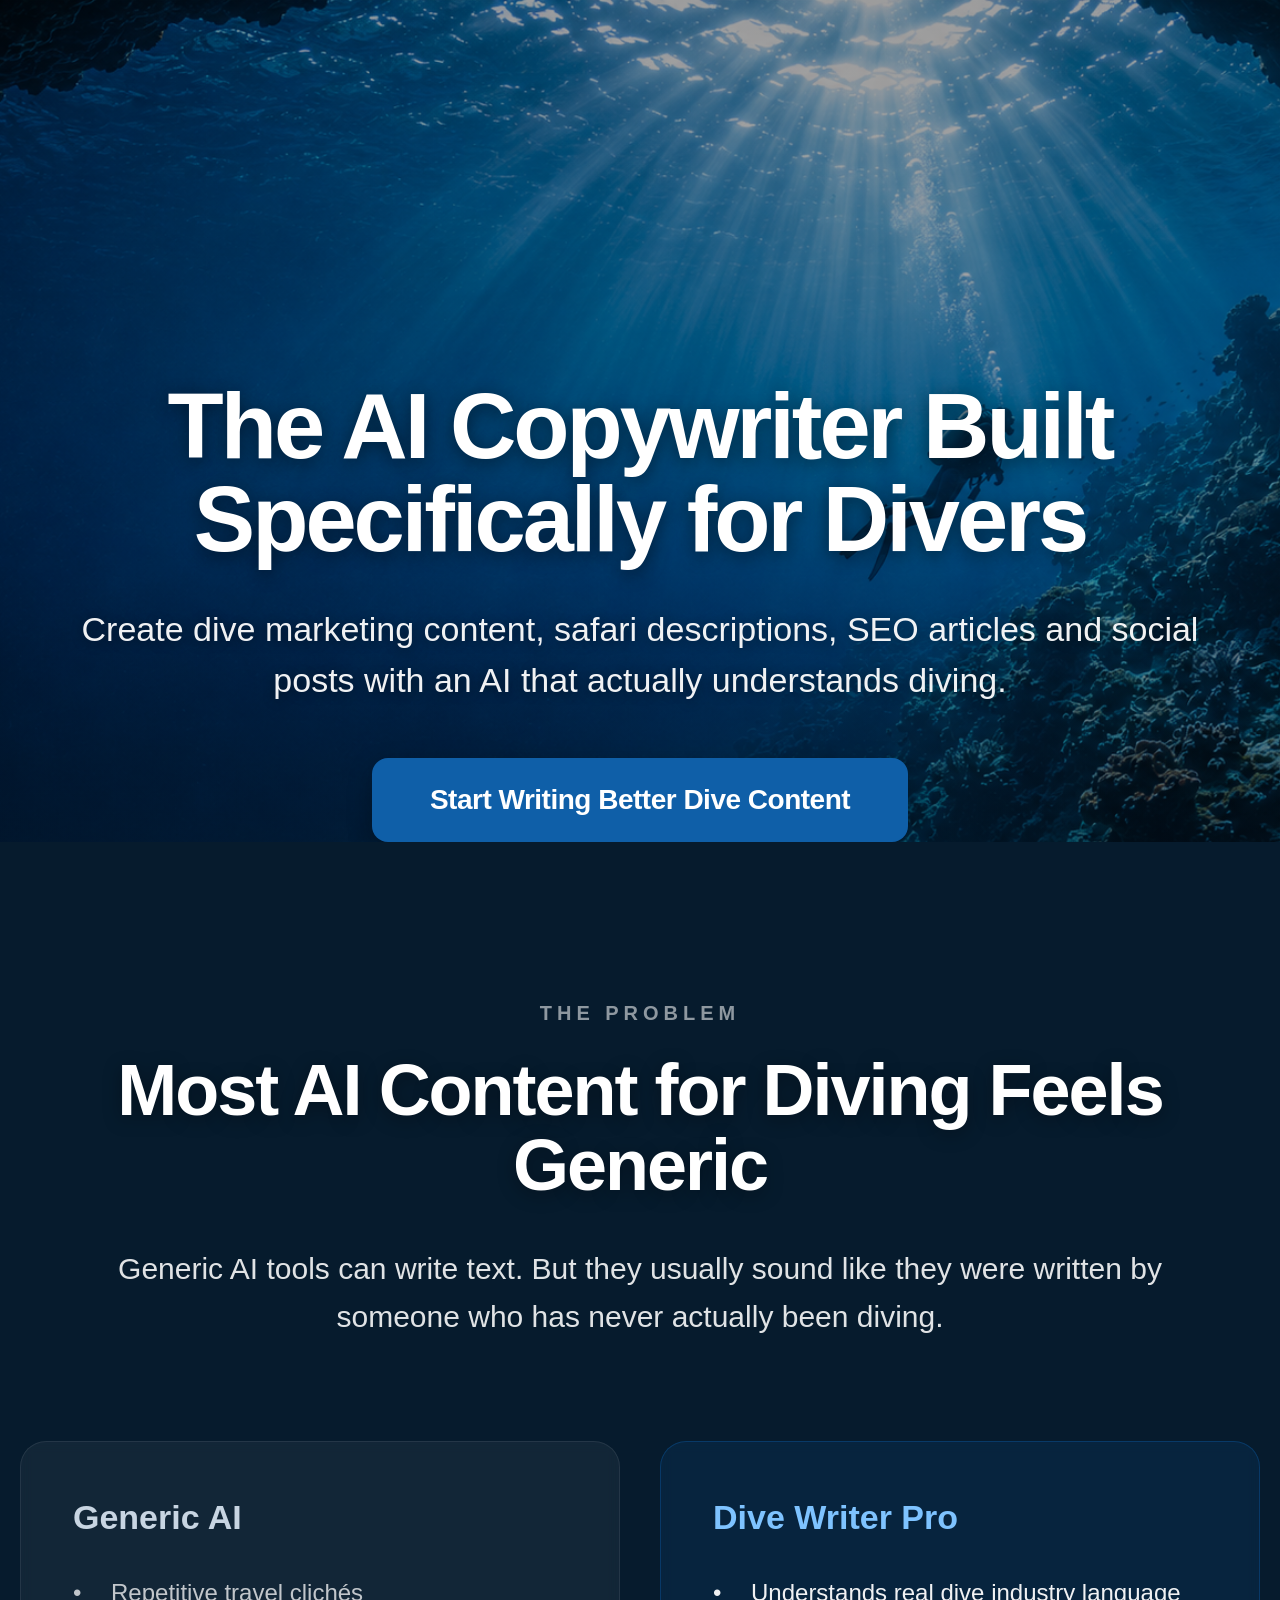
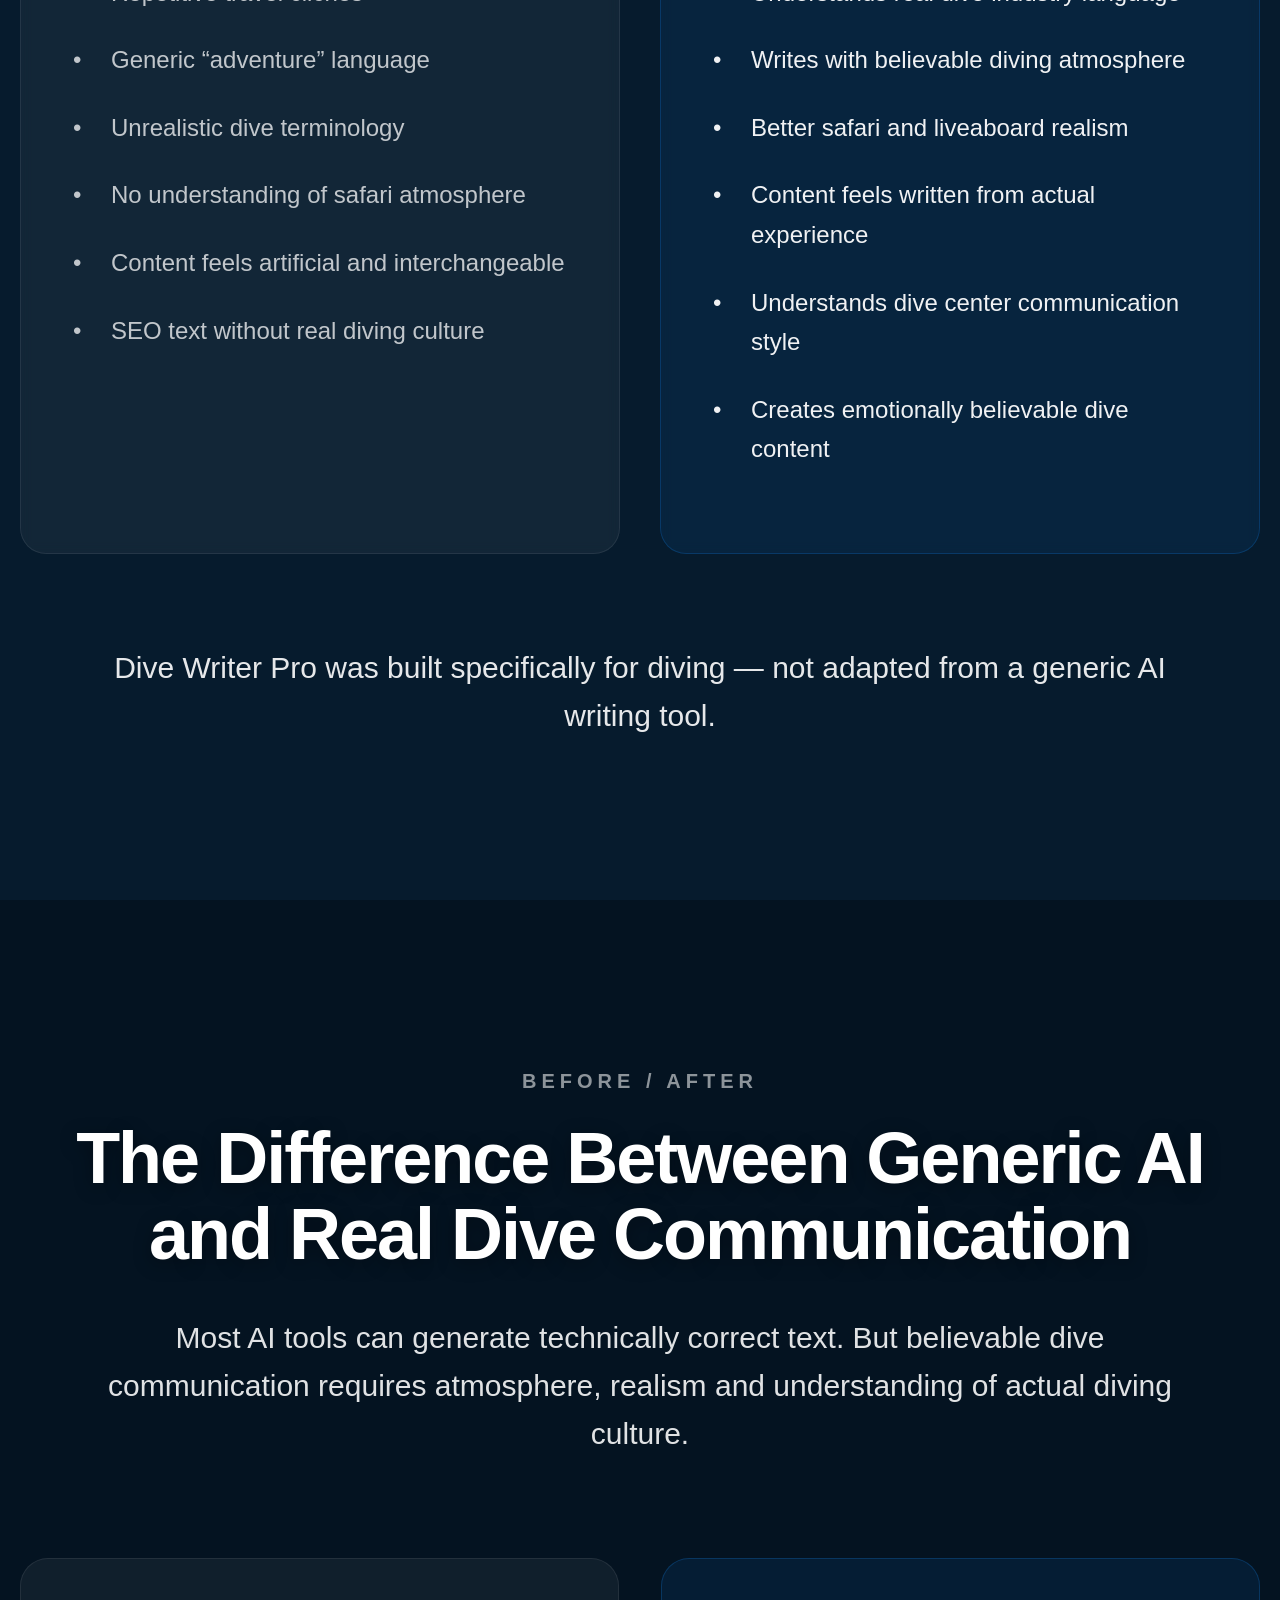
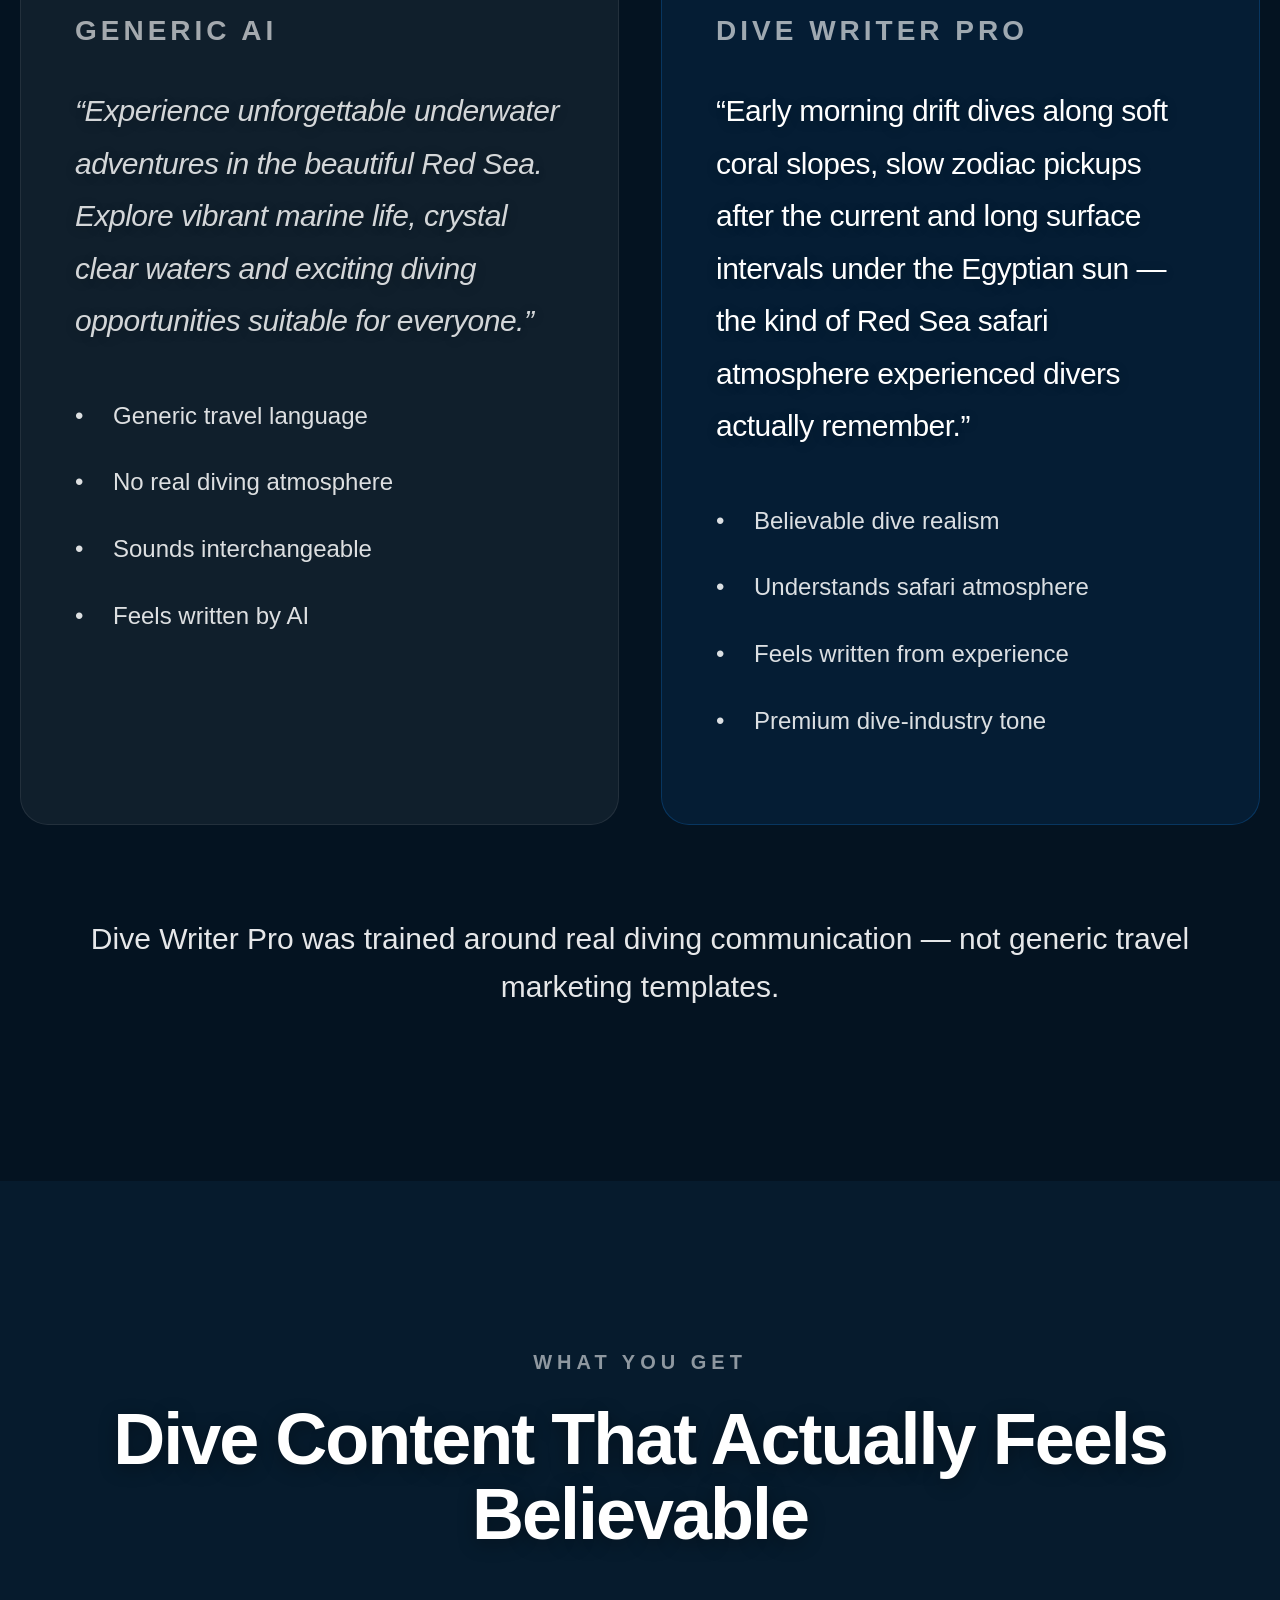
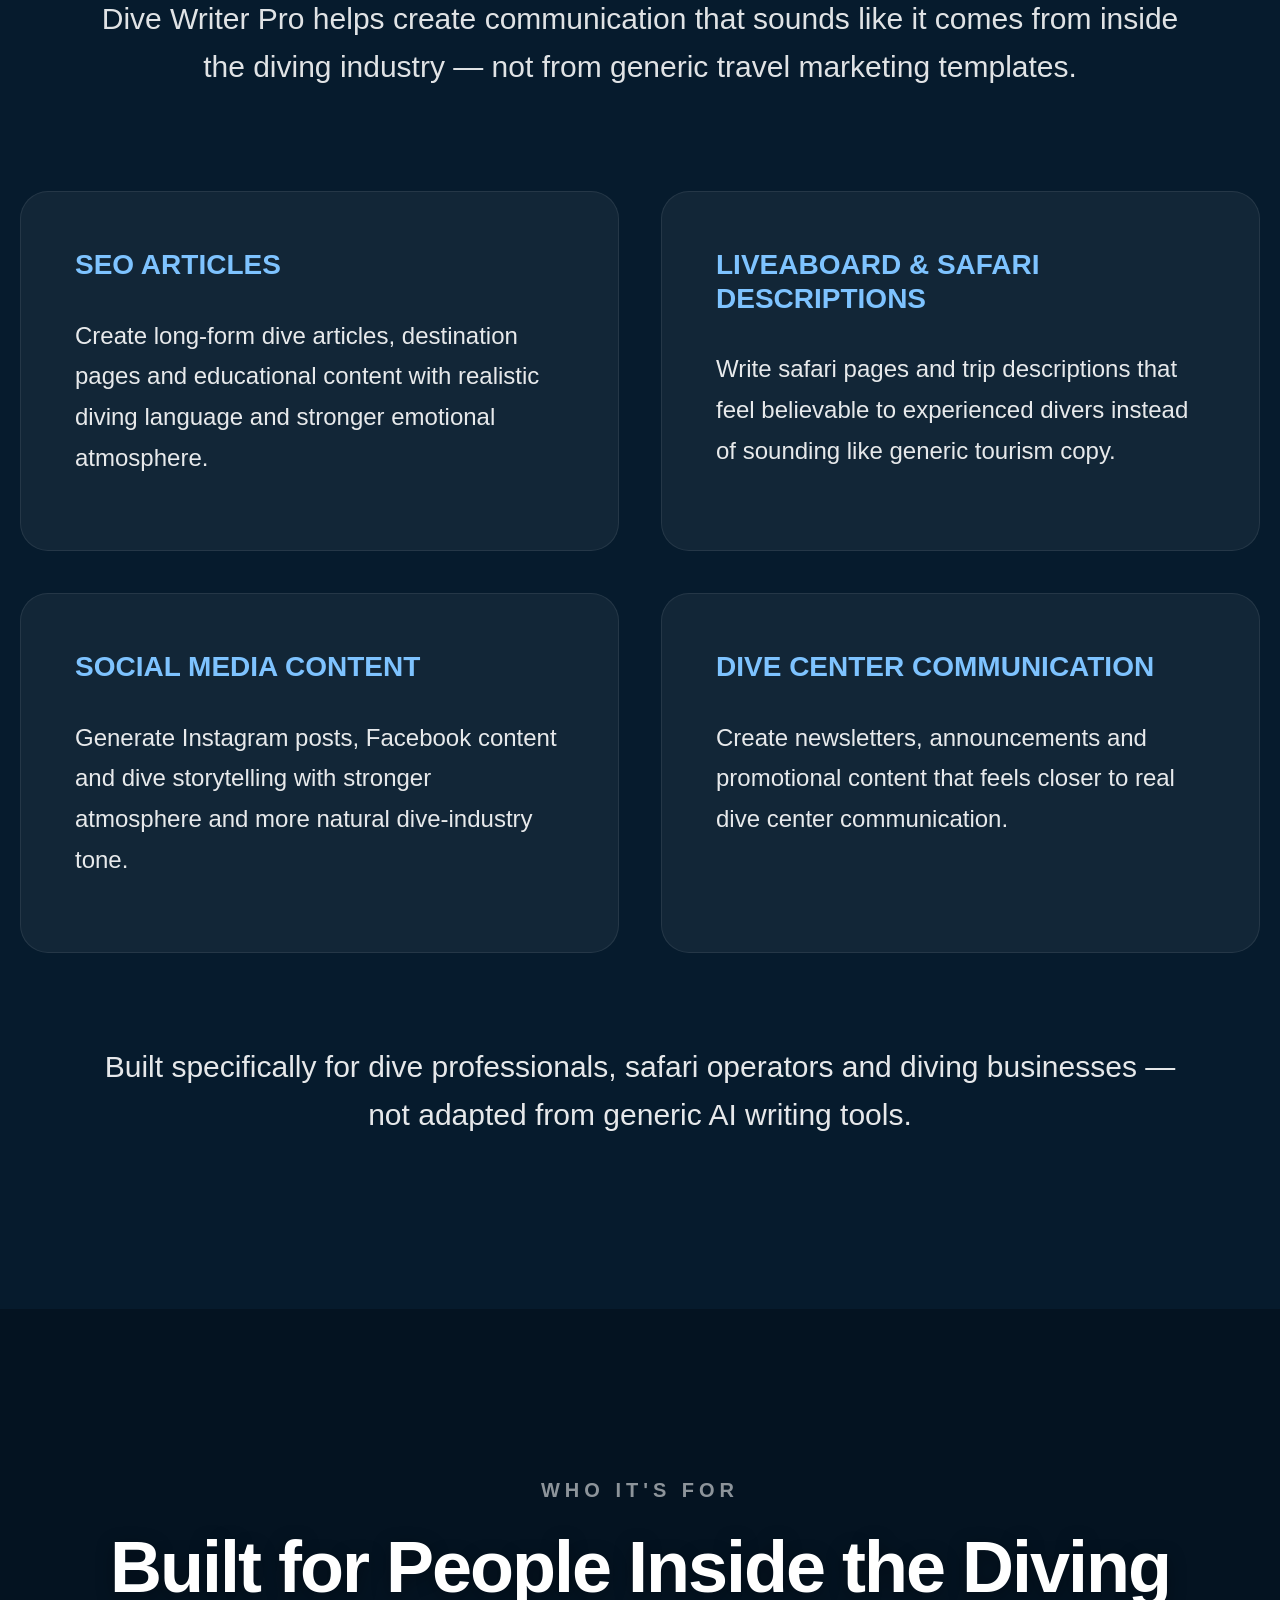
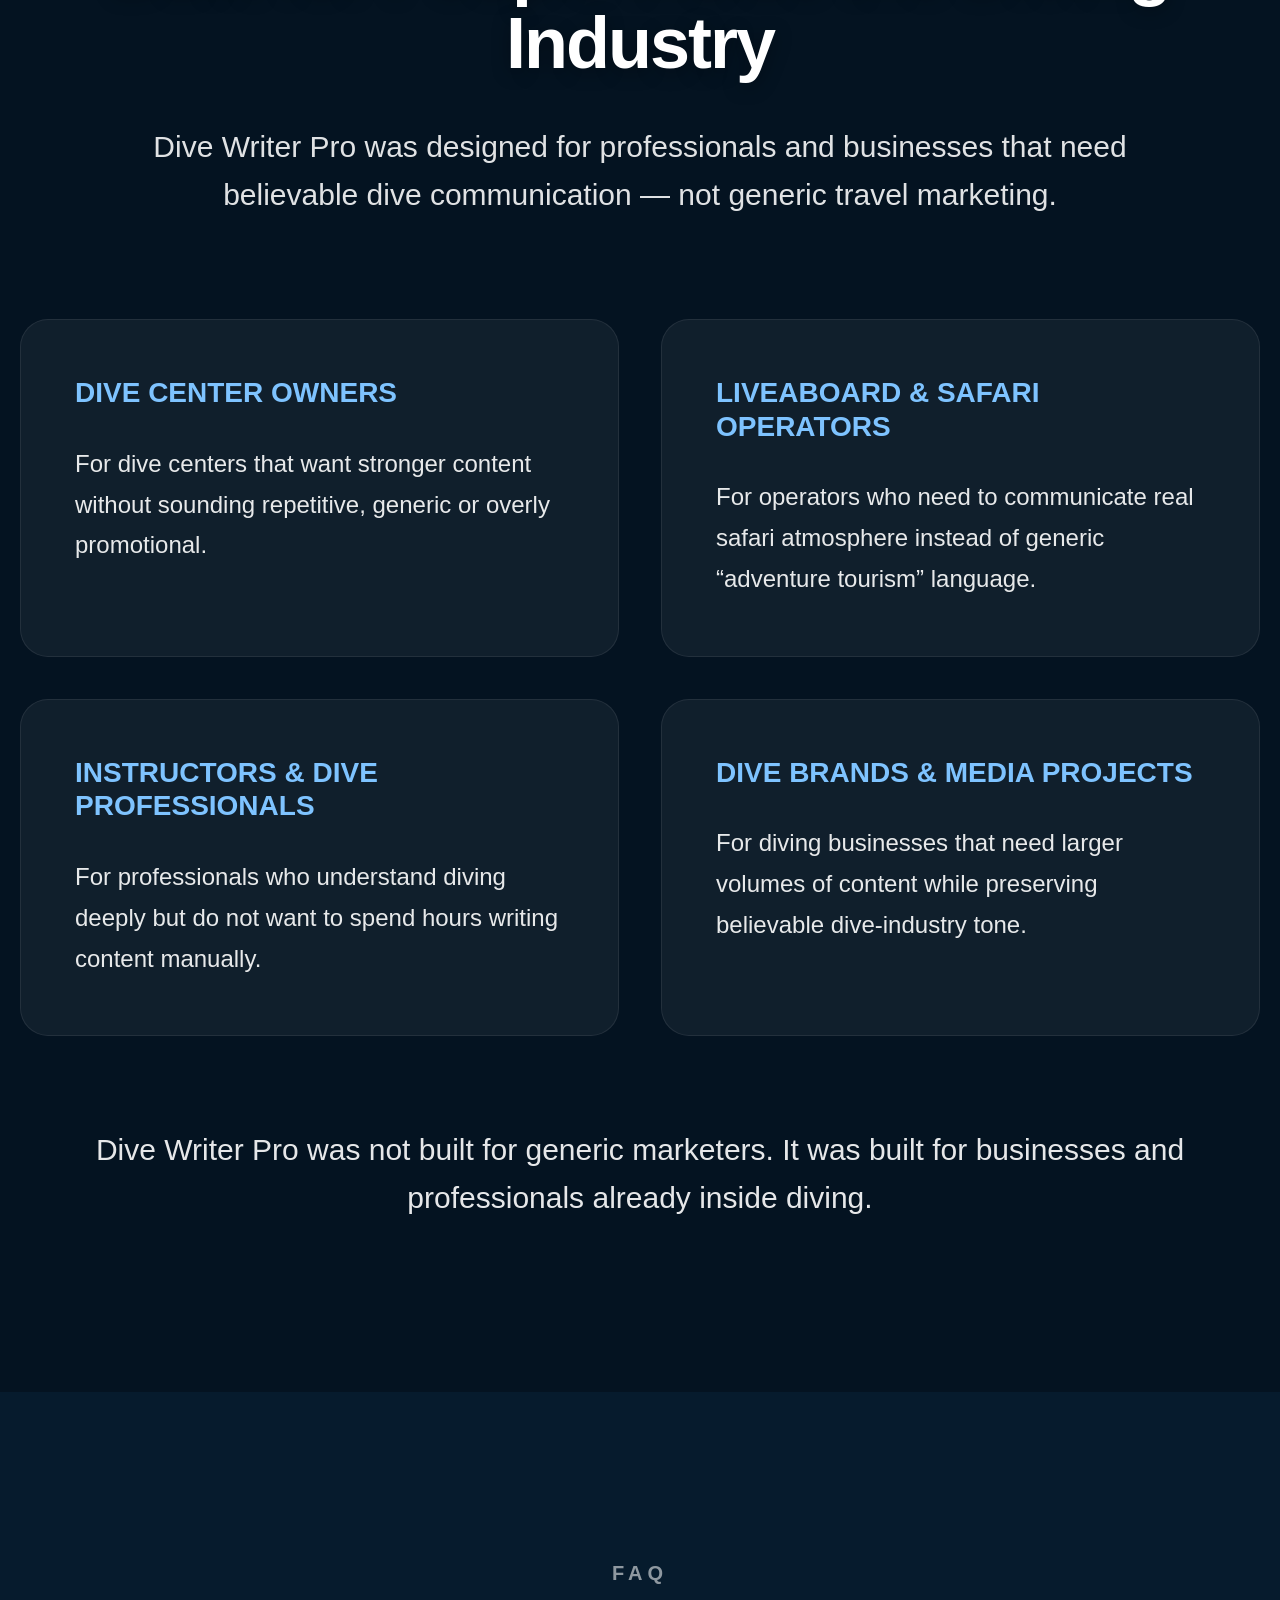
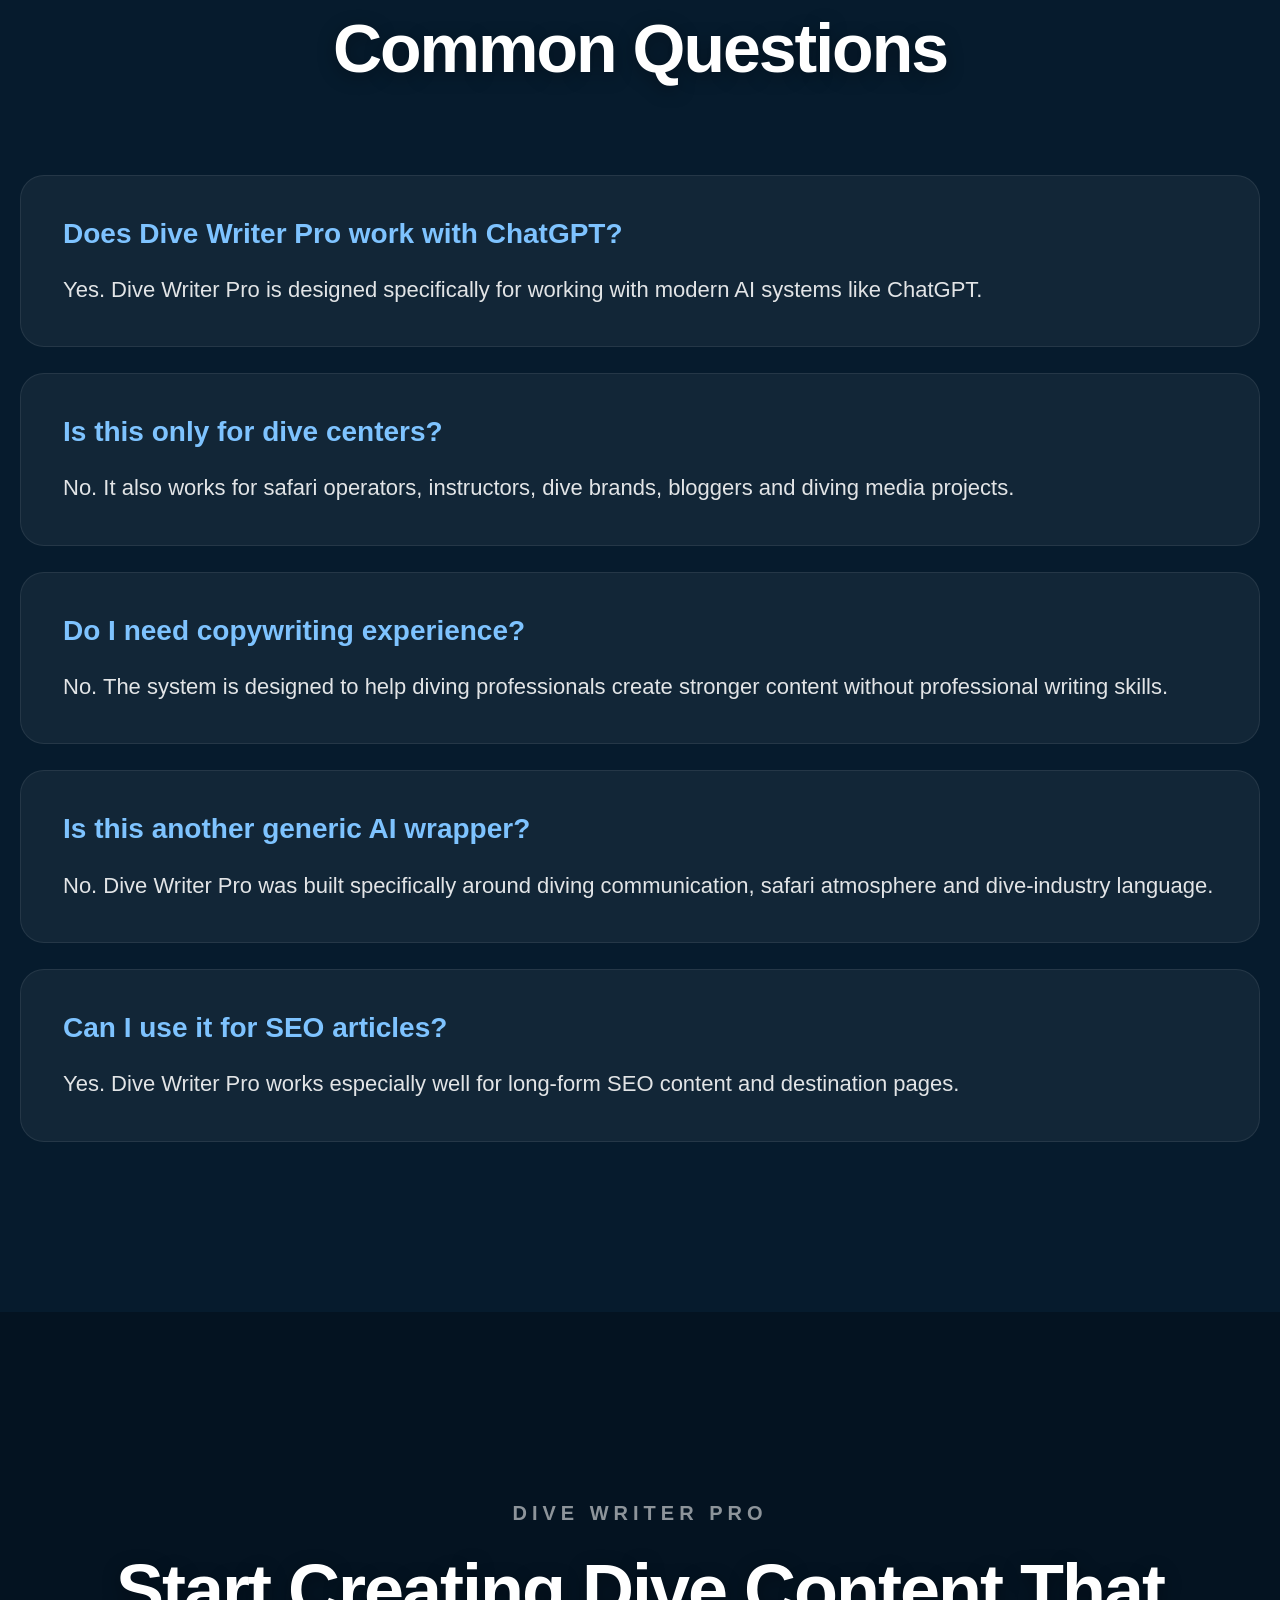
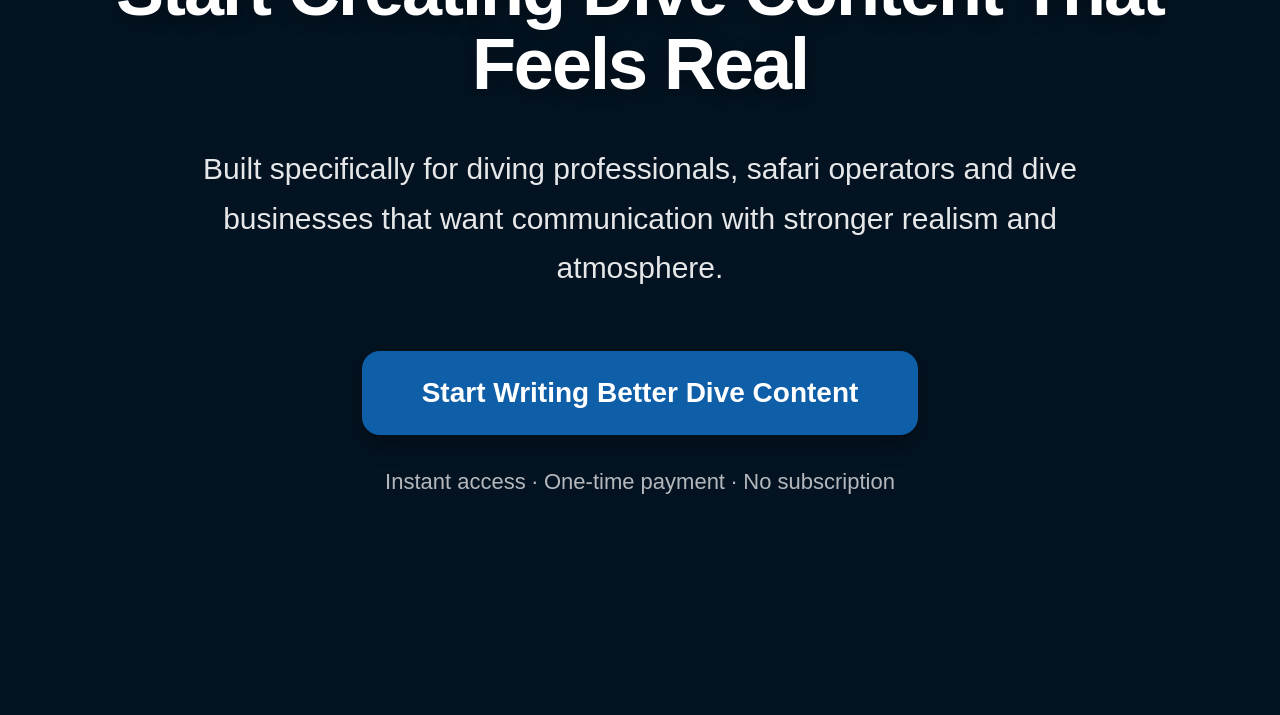
==== commit f0beab35: "28/05-05" ====
--- a/index.html
+++ b/index.html
@@ -384,16 +384,242 @@
 
 <!-- WHO IT'S FOR -->
 <section class="audience-section">
+<div class="audience-container">
+
+    <div class="audience-intro">
+
+        <div class="section-label">
+            WHO IT'S FOR
+        </div>
+
+        <h2>
+            Built for People Inside the Diving Industry
+        </h2>
+
+        <p>
+            Dive Writer Pro was designed for professionals and businesses that need believable dive communication —
+            not generic travel marketing.
+        </p>
+
+    </div>
+
+    <div class="audience-grid">
+
+        <!-- DIVE CENTER -->
+
+        <div class="audience-card">
+
+            <div class="audience-title">
+                DIVE CENTER OWNERS
+            </div>
+
+            <div class="audience-description">
+
+                For dive centers that want stronger content without sounding repetitive, generic or overly promotional.
+
+            </div>
+
+        </div>
+
+        <!-- SAFARI -->
+
+        <div class="audience-card">
+
+            <div class="audience-title">
+                LIVEABOARD & SAFARI OPERATORS
+            </div>
+
+            <div class="audience-description">
+
+                For operators who need to communicate real safari atmosphere instead of generic “adventure tourism” language.
+
+            </div>
+
+        </div>
+
+        <!-- INSTRUCTORS -->
+
+        <div class="audience-card">
+
+            <div class="audience-title">
+                INSTRUCTORS & DIVE PROFESSIONALS
+            </div>
+
+            <div class="audience-description">
+
+                For professionals who understand diving deeply but do not want to spend hours writing content manually.
+
+            </div>
+
+        </div>
+
+        <!-- BRANDS -->
+
+        <div class="audience-card">
+
+            <div class="audience-title">
+                DIVE BRANDS & MEDIA PROJECTS
+            </div>
+
+            <div class="audience-description">
+
+                For diving businesses that need larger volumes of content while preserving believable dive-industry tone.
+
+            </div>
+
+        </div>
+
+    </div>
+
+    <div class="audience-conclusion">
+
+        Dive Writer Pro was not built for generic marketers.
+        It was built for businesses and professionals already inside diving.
+
+    </div>
+
+</div>
 </section>
 <!-- END WHO IT'S FOR -->
 
 <!-- FAQ -->
 <section class="faq-section">
+<div class="faq-container">
+
+    <div class="faq-intro">
+
+        <div class="section-label">
+            FAQ
+        </div>
+
+        <h2>
+            Common Questions
+        </h2>
+
+    </div>
+
+    <div class="faq-grid">
+
+        <!-- FAQ 1 -->
+
+        <div class="faq-item">
+
+            <div class="faq-question">
+                Does Dive Writer Pro work with ChatGPT?
+            </div>
+
+            <div class="faq-answer">
+
+                Yes. Dive Writer Pro is designed specifically for working with modern AI systems like ChatGPT.
+
+            </div>
+
+        </div>
+
+        <!-- FAQ 2 -->
+
+        <div class="faq-item">
+
+            <div class="faq-question">
+                Is this only for dive centers?
+            </div>
+
+            <div class="faq-answer">
+
+                No. It also works for safari operators, instructors, dive brands, bloggers and diving media projects.
+
+            </div>
+
+        </div>
+
+        <!-- FAQ 3 -->
+
+        <div class="faq-item">
+
+            <div class="faq-question">
+                Do I need copywriting experience?
+            </div>
+
+            <div class="faq-answer">
+
+                No. The system is designed to help diving professionals create stronger content without professional writing skills.
+
+            </div>
+
+        </div>
+
+        <!-- FAQ 4 -->
+
+        <div class="faq-item">
+
+            <div class="faq-question">
+                Is this another generic AI wrapper?
+            </div>
+
+            <div class="faq-answer">
+
+                No. Dive Writer Pro was built specifically around diving communication, safari atmosphere and dive-industry language.
+
+            </div>
+
+        </div>
+
+        <!-- FAQ 5 -->
+
+        <div class="faq-item">
+
+            <div class="faq-question">
+                Can I use it for SEO articles?
+            </div>
+
+            <div class="faq-answer">
+
+                Yes. Dive Writer Pro works especially well for long-form SEO content and destination pages.
+
+            </div>
+
+        </div>
+
+    </div>
+
+</div>
 </section>
 <!-- END FAQ -->
 
 <!-- FINAL CTA -->
 <section class="final-cta">
+<div class="final-cta-container">
+
+    <div class="final-cta-content">
+
+        <div class="section-label">
+            DIVE WRITER PRO
+        </div>
+
+        <h2>
+            Start Creating Dive Content That Feels Real
+        </h2>
+
+        <p>
+            Built specifically for diving professionals, safari operators and dive businesses that want communication with stronger realism and atmosphere.
+        </p>
+
+        <a
+            href="/go/"
+            class="final-cta-button"
+        >
+            Start Writing Better Dive Content
+        </a>
+
+        <div class="final-cta-trust">
+
+            Instant access · One-time payment · No subscription
+
+        </div>
+
+    </div>
+
+</div>
 </section>
 <!-- END FINAL CTA -->
 
--- a/css/style.css
+++ b/css/style.css
@@ -1259,9 +1259,665 @@
 }
 
 /* ========================================
-   FUTURE SECTIONS
+   AUDIENCE
 ======================================== */
 
-/* FAQ */
-
-/* FINAL CTA */+.audience-section{
+
+    background:#041321;
+
+    padding:170px 20px;
+
+    position:relative;
+}
+
+.audience-container{
+
+    max-width:1500px;
+
+    margin:0 auto;
+}
+
+.audience-intro{
+
+    text-align:center;
+
+    margin-bottom:100px;
+}
+
+.audience-intro h2{
+
+    font-size:88px;
+
+    line-height:1.05;
+
+    letter-spacing:-2px;
+
+    margin-bottom:42px;
+
+    text-shadow:0 4px 18px rgba(0,0,0,0.35);
+}
+
+.audience-intro p{
+
+    max-width:1100px;
+
+    margin:0 auto;
+
+    font-size:36px;
+
+    line-height:1.6;
+
+    color:rgba(255,255,255,0.88);
+}
+
+.audience-grid{
+
+    display:grid;
+
+    grid-template-columns:1fr 1fr;
+
+    gap:42px;
+
+    margin-bottom:90px;
+}
+
+.audience-card{
+
+    background:rgba(255,255,255,0.05);
+
+    border:1px solid rgba(255,255,255,0.08);
+
+    border-radius:28px;
+
+    padding:56px 54px;
+
+    min-height:320px;
+
+    transition:0.3s;
+}
+
+.audience-card:hover{
+
+    border-color:rgba(126,195,255,0.34);
+
+    background:rgba(15,95,168,0.10);
+}
+
+.audience-title{
+
+    font-size:34px;
+
+    line-height:1.2;
+
+    font-weight:700;
+
+    margin-bottom:34px;
+
+    color:#7ec3ff;
+}
+
+.audience-description{
+
+    font-size:30px;
+
+    line-height:1.7;
+
+    color:rgba(255,255,255,0.9);
+}
+
+.audience-conclusion{
+
+    text-align:center;
+
+    max-width:1100px;
+
+    margin:0 auto;
+
+    font-size:36px;
+
+    line-height:1.6;
+
+    color:rgba(255,255,255,0.9);
+}
+
+/* ========================================
+   AUDIENCE RESPONSIVE
+======================================== */
+
+@media(max-width:1400px){
+
+    .audience-intro h2{
+
+        font-size:72px;
+    }
+
+    .audience-intro p{
+
+        font-size:30px;
+    }
+
+    .audience-title{
+
+        font-size:28px;
+    }
+
+    .audience-description{
+
+        font-size:24px;
+    }
+
+    .audience-conclusion{
+
+        font-size:30px;
+    }
+
+}
+
+@media(max-width:1200px){
+
+    .audience-intro h2{
+
+        font-size:58px;
+    }
+
+    .audience-intro p{
+
+        font-size:26px;
+    }
+
+    .audience-card{
+
+        min-height:auto;
+    }
+
+    .audience-title{
+
+        font-size:24px;
+    }
+
+    .audience-description{
+
+        font-size:22px;
+    }
+
+    .audience-conclusion{
+
+        font-size:26px;
+    }
+
+}
+
+@media(max-width:768px){
+
+    .audience-section{
+
+        padding:110px 22px;
+    }
+
+    .audience-intro{
+
+        margin-bottom:60px;
+    }
+
+    .audience-intro h2{
+
+        font-size:44px;
+
+        line-height:1.08;
+
+        letter-spacing:-1px;
+    }
+
+    .audience-intro p{
+
+        font-size:22px;
+
+        line-height:1.55;
+    }
+
+    .audience-grid{
+
+        grid-template-columns:1fr;
+
+        gap:26px;
+    }
+
+    .audience-card{
+
+        padding:38px 28px;
+    }
+
+    .audience-title{
+
+        font-size:24px;
+
+        margin-bottom:24px;
+    }
+
+    .audience-description{
+
+        font-size:20px;
+
+        line-height:1.6;
+    }
+
+    .audience-conclusion{
+
+        font-size:22px;
+
+        line-height:1.55;
+    }
+
+}
+
+@media(max-width:480px){
+
+    .audience-intro h2{
+
+        font-size:38px;
+    }
+
+    .audience-intro p{
+
+        font-size:20px;
+    }
+
+    .audience-title{
+
+        font-size:22px;
+    }
+
+    .audience-description{
+
+        font-size:18px;
+    }
+
+    .audience-conclusion{
+
+        font-size:20px;
+    }
+
+}
+/* ========================================
+   FAQ
+======================================== */
+
+.faq-section{
+
+    background:#061b2d;
+
+    padding:170px 20px;
+
+    position:relative;
+}
+
+.faq-container{
+
+    max-width:1400px;
+
+    margin:0 auto;
+}
+
+.faq-intro{
+
+    text-align:center;
+
+    margin-bottom:90px;
+}
+
+.faq-intro h2{
+
+    font-size:82px;
+
+    line-height:1.05;
+
+    letter-spacing:-2px;
+
+    text-shadow:0 4px 18px rgba(0,0,0,0.35);
+}
+
+.faq-grid{
+
+    display:flex;
+
+    flex-direction:column;
+
+    gap:26px;
+}
+
+.faq-item{
+
+    background:rgba(255,255,255,0.05);
+
+    border:1px solid rgba(255,255,255,0.08);
+
+    border-radius:24px;
+
+    padding:38px 42px;
+}
+
+.faq-question{
+
+    font-size:32px;
+
+    line-height:1.4;
+
+    font-weight:700;
+
+    margin-bottom:18px;
+
+    color:#7ec3ff;
+}
+
+.faq-answer{
+
+    font-size:26px;
+
+    line-height:1.7;
+
+    color:rgba(255,255,255,0.88);
+}
+
+/* ========================================
+   FAQ RESPONSIVE
+======================================== */
+
+@media(max-width:1400px){
+
+    .faq-intro h2{
+
+        font-size:68px;
+    }
+
+    .faq-question{
+
+        font-size:28px;
+    }
+
+    .faq-answer{
+
+        font-size:22px;
+    }
+
+}
+
+@media(max-width:1200px){
+
+    .faq-intro h2{
+
+        font-size:56px;
+    }
+
+    .faq-question{
+
+        font-size:24px;
+    }
+
+    .faq-answer{
+
+        font-size:20px;
+    }
+
+}
+
+@media(max-width:768px){
+
+    .faq-section{
+
+        padding:110px 22px;
+    }
+
+    .faq-intro{
+
+        margin-bottom:60px;
+    }
+
+    .faq-intro h2{
+
+        font-size:44px;
+
+        line-height:1.08;
+
+        letter-spacing:-1px;
+    }
+
+    .faq-item{
+
+        padding:30px 26px;
+    }
+
+    .faq-question{
+
+        font-size:22px;
+
+        margin-bottom:14px;
+    }
+
+    .faq-answer{
+
+        font-size:18px;
+
+        line-height:1.6;
+    }
+
+}
+
+@media(max-width:480px){
+
+    .faq-intro h2{
+
+        font-size:38px;
+    }
+
+    .faq-question{
+
+        font-size:20px;
+    }
+
+    .faq-answer{
+
+        font-size:17px;
+    }
+
+}
+/* ========================================
+   FINAL CTA
+======================================== */
+
+.final-cta{
+
+    background:#041321;
+
+    padding:190px 20px 220px 20px;
+
+    position:relative;
+
+    overflow:hidden;
+}
+
+.final-cta-container{
+
+    max-width:1200px;
+
+    margin:0 auto;
+}
+
+.final-cta-content{
+
+    text-align:center;
+}
+
+.final-cta-content h2{
+
+    font-size:92px;
+
+    line-height:1.04;
+
+    letter-spacing:-2px;
+
+    margin-bottom:42px;
+
+    text-shadow:0 4px 18px rgba(0,0,0,0.35);
+}
+
+.final-cta-content p{
+
+    max-width:980px;
+
+    margin:0 auto 58px auto;
+
+    font-size:34px;
+
+    line-height:1.65;
+
+    color:rgba(255,255,255,0.9);
+}
+
+.final-cta-button{
+
+    display:inline-block;
+
+    background:#0F5FA8;
+
+    color:white;
+
+    text-decoration:none;
+
+    padding:30px 70px;
+
+    border-radius:18px;
+
+    font-size:32px;
+
+    font-weight:700;
+
+    transition:0.3s;
+
+    box-shadow:0 8px 24px rgba(0,0,0,0.28);
+}
+
+.final-cta-button:hover{
+
+    background:#1475cf;
+}
+
+.final-cta-trust{
+
+    margin-top:34px;
+
+    font-size:22px;
+
+    color:rgba(255,255,255,0.7);
+}
+
+/* ========================================
+   FINAL CTA RESPONSIVE
+======================================== */
+
+@media(max-width:1400px){
+
+    .final-cta-content h2{
+
+        font-size:72px;
+    }
+
+    .final-cta-content p{
+
+        font-size:30px;
+    }
+
+    .final-cta-button{
+
+        font-size:28px;
+
+        padding:26px 60px;
+    }
+
+}
+
+@media(max-width:1200px){
+
+    .final-cta-content h2{
+
+        font-size:58px;
+    }
+
+    .final-cta-content p{
+
+        font-size:26px;
+    }
+
+    .final-cta-button{
+
+        font-size:24px;
+
+        padding:22px 52px;
+    }
+
+}
+
+@media(max-width:768px){
+
+    .final-cta{
+
+        padding:120px 22px 150px 22px;
+    }
+
+    .final-cta-content h2{
+
+        font-size:44px;
+
+        line-height:1.08;
+
+        letter-spacing:-1px;
+    }
+
+    .final-cta-content p{
+
+        font-size:22px;
+
+        line-height:1.6;
+    }
+
+    .final-cta-button{
+
+        width:100%;
+
+        max-width:420px;
+
+        font-size:22px;
+
+        padding:22px 26px;
+    }
+
+    .final-cta-trust{
+
+        font-size:18px;
+    }
+
+}
+
+@media(max-width:480px){
+
+    .final-cta-content h2{
+
+        font-size:38px;
+    }
+
+    .final-cta-content p{
+
+        font-size:20px;
+    }
+
+    .final-cta-button{
+
+        font-size:20px;
+    }
+
+    .final-cta-trust{
+
+        font-size:16px;
+    }
+
+}
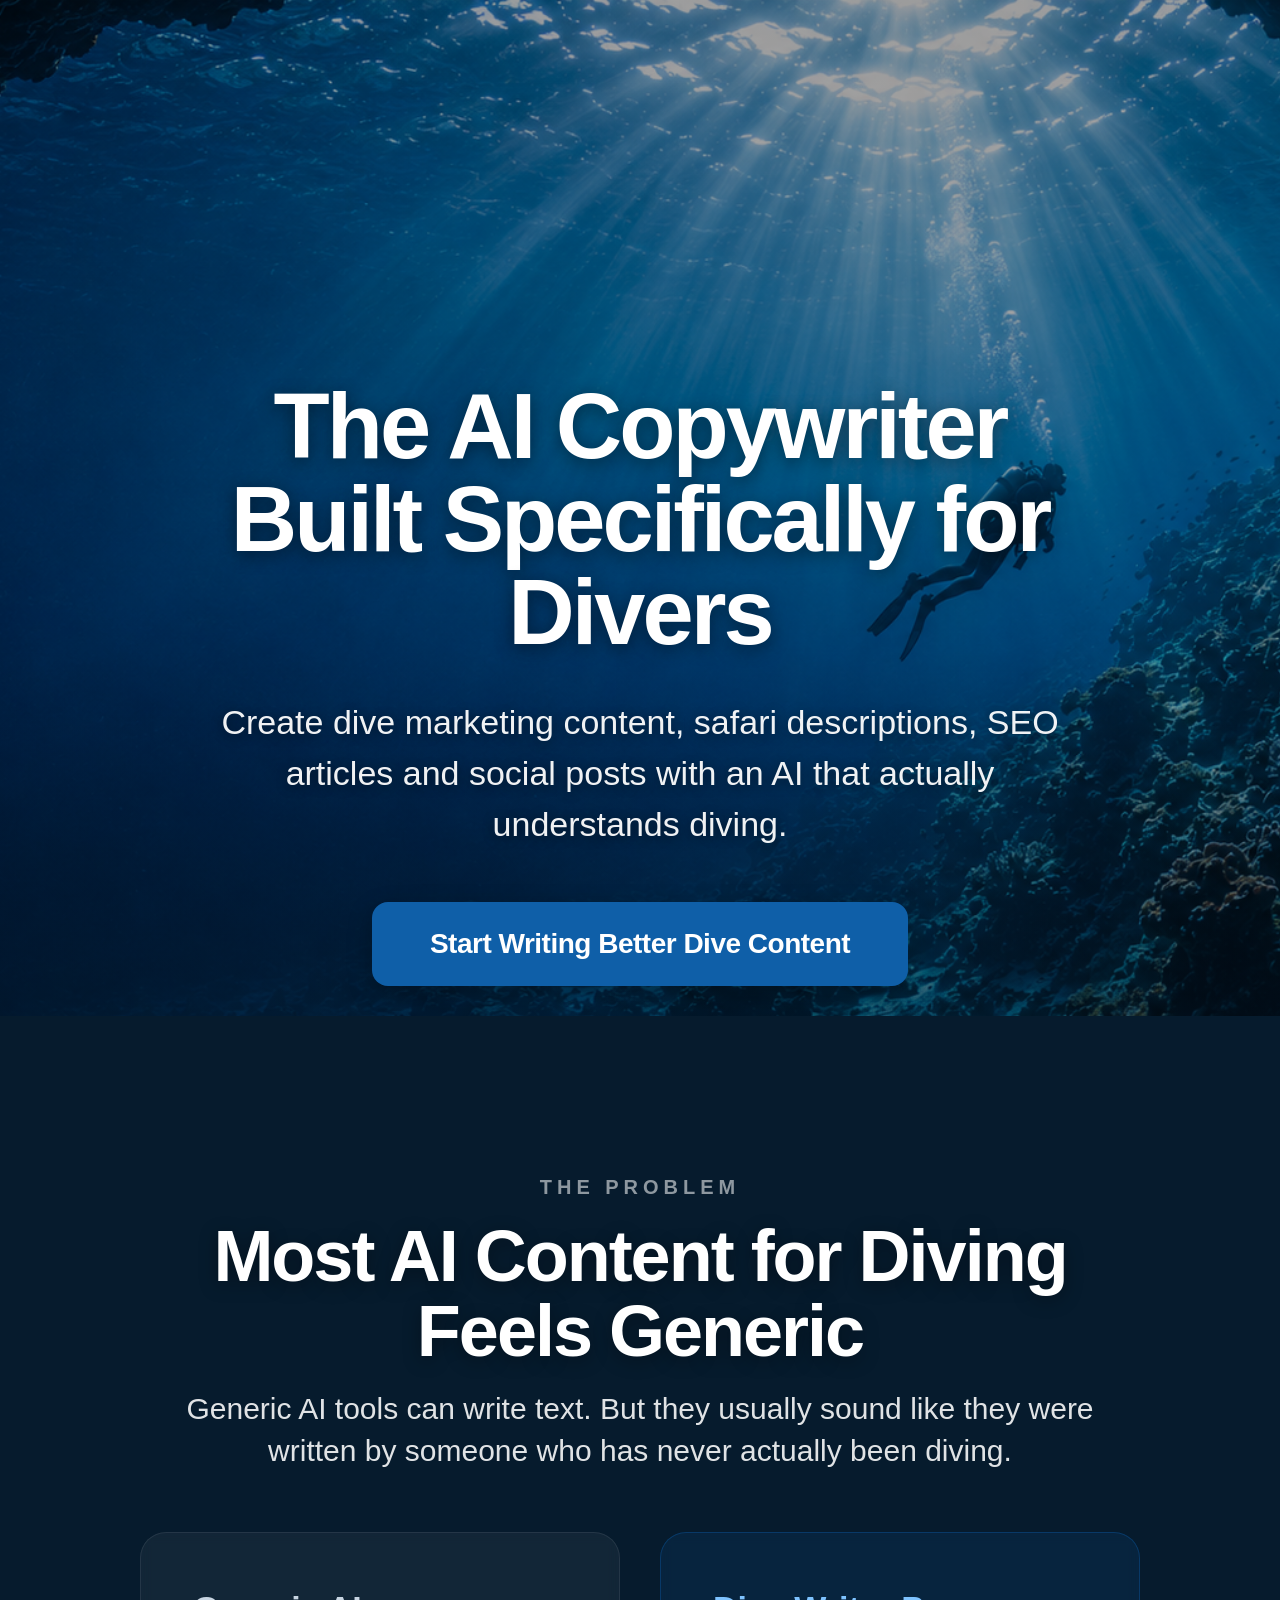
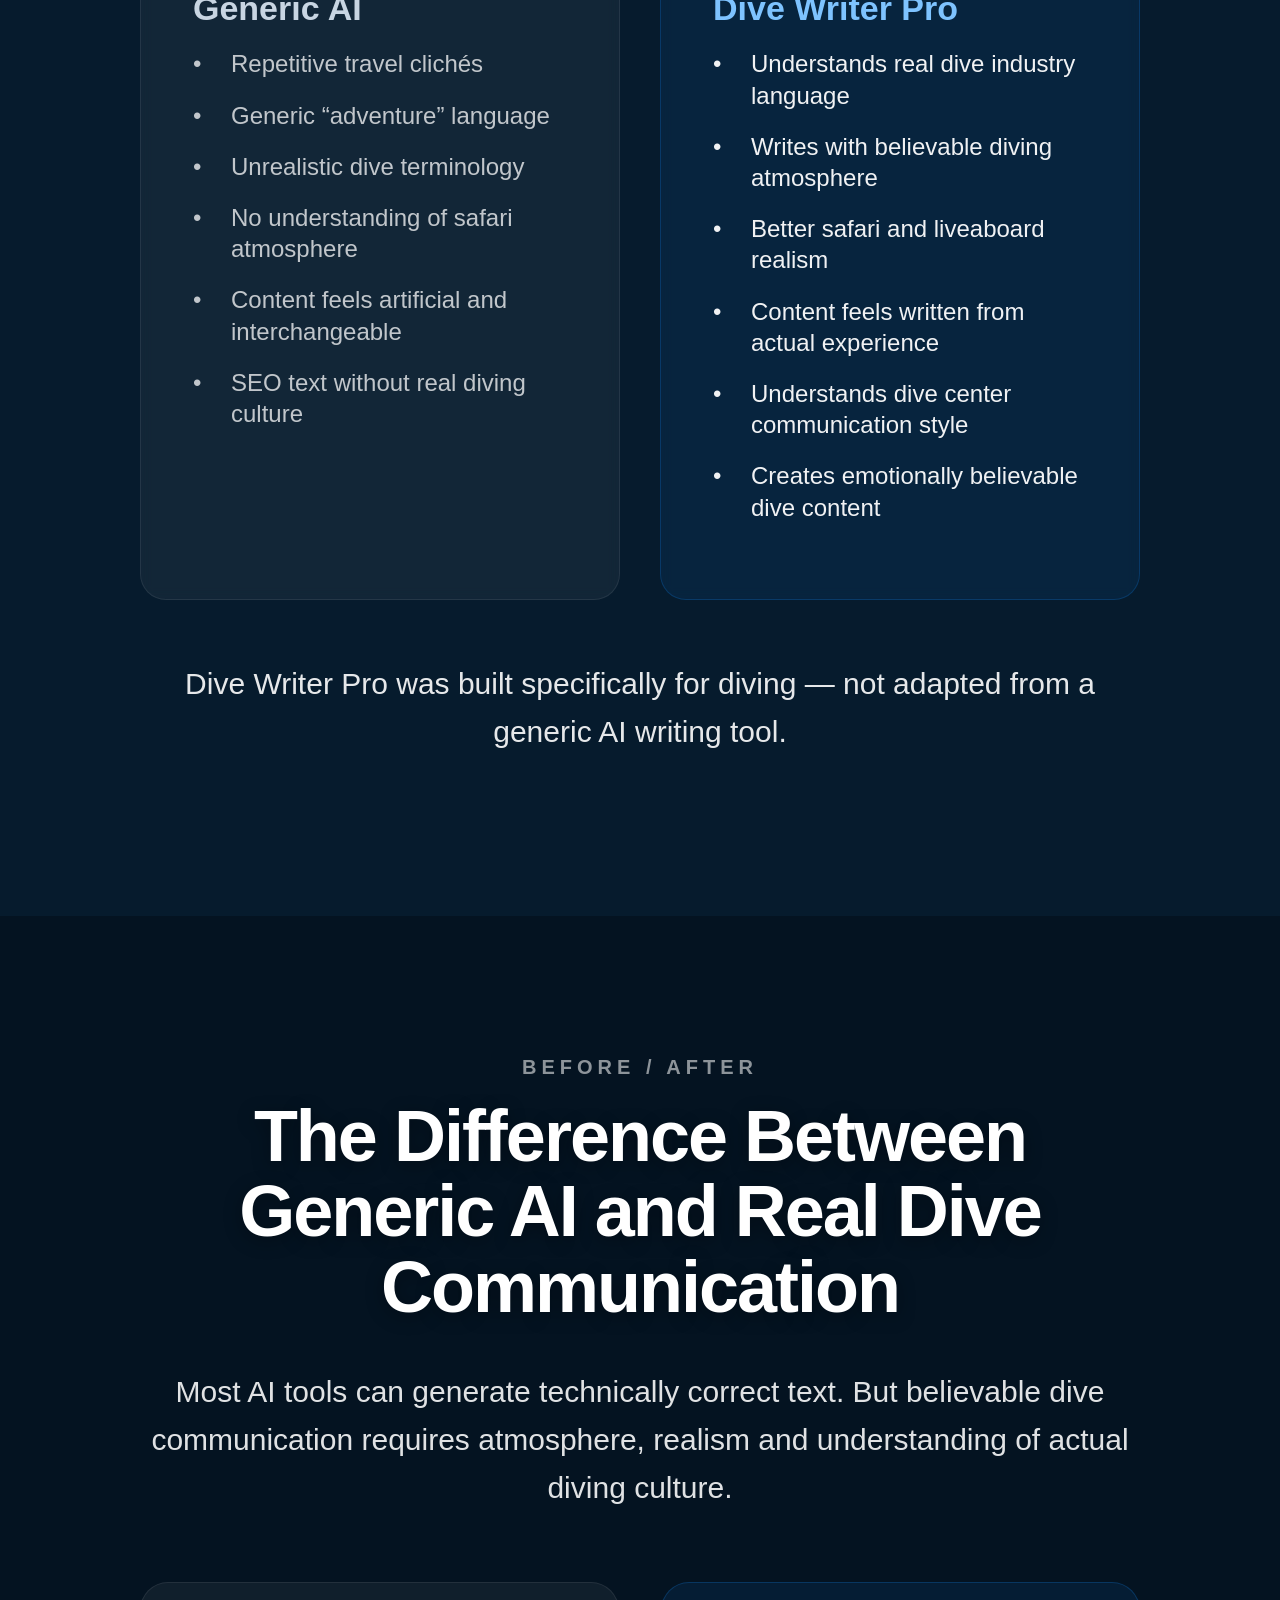
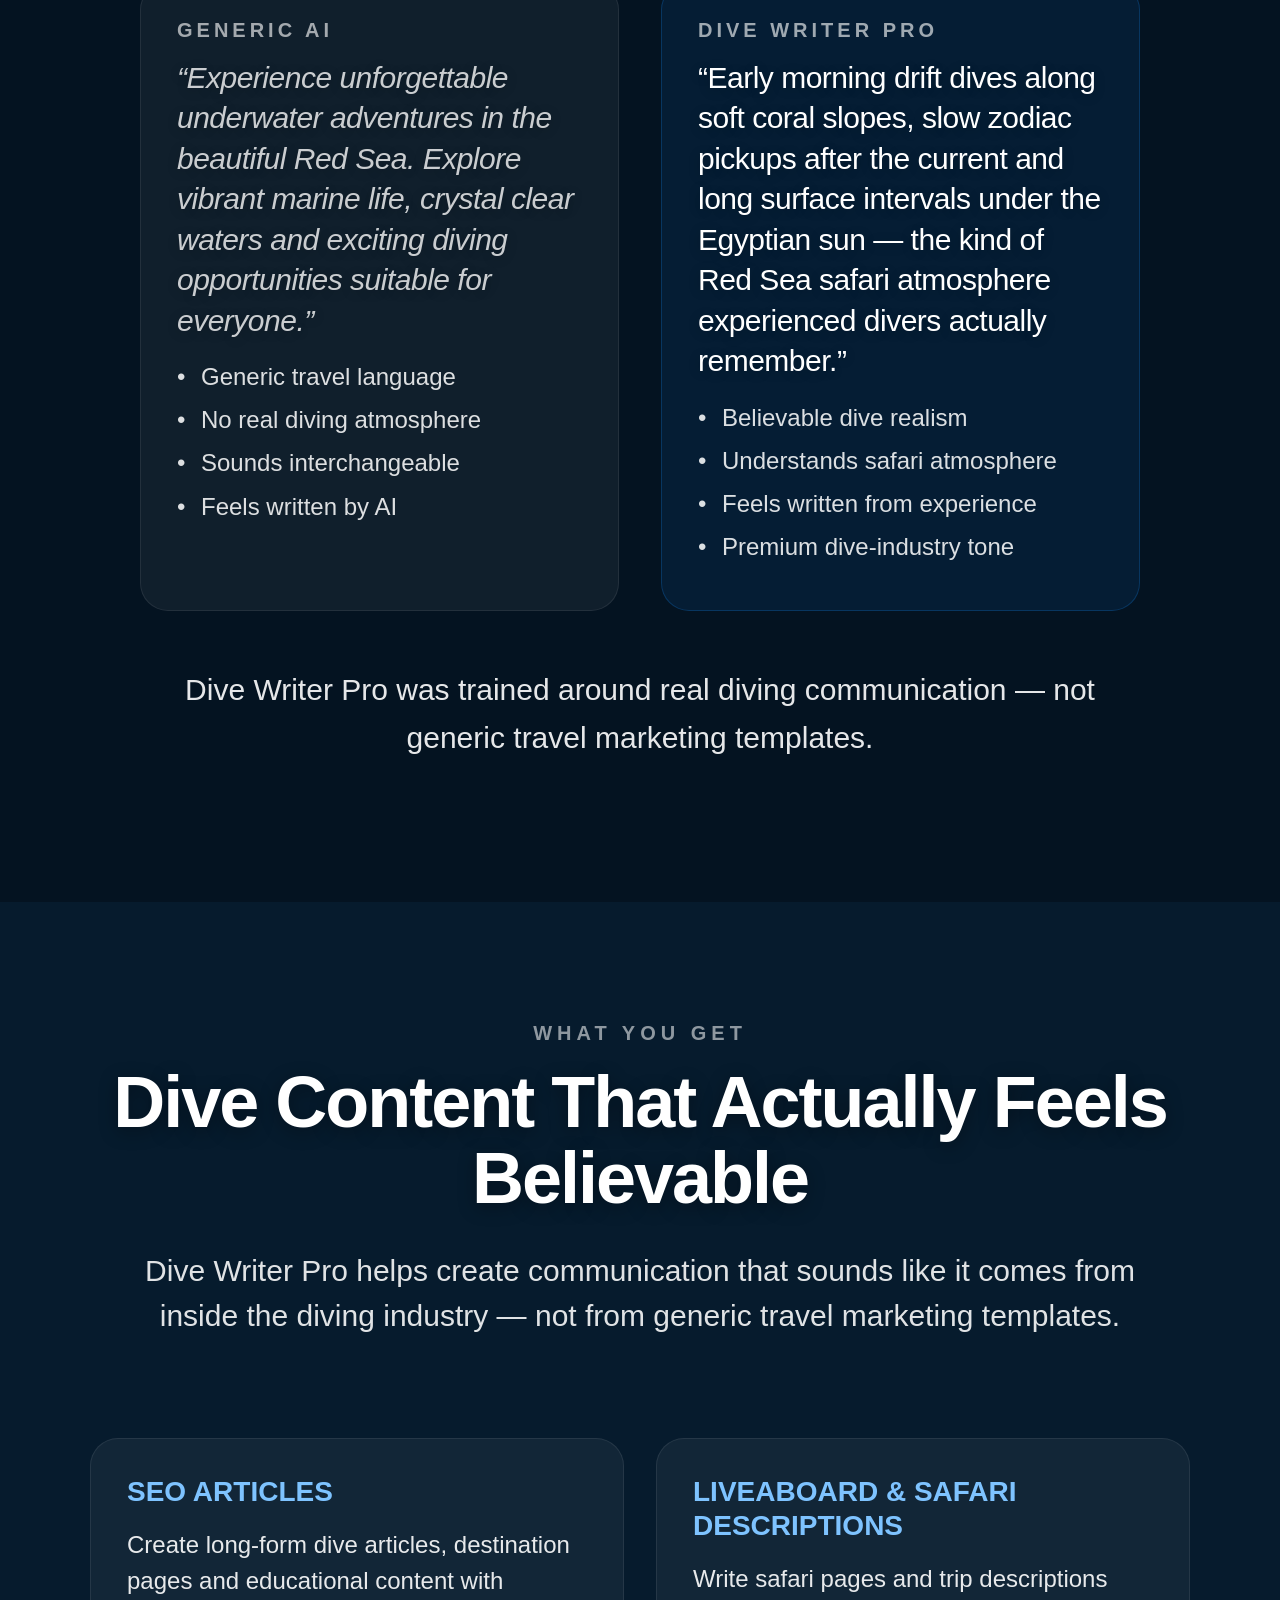
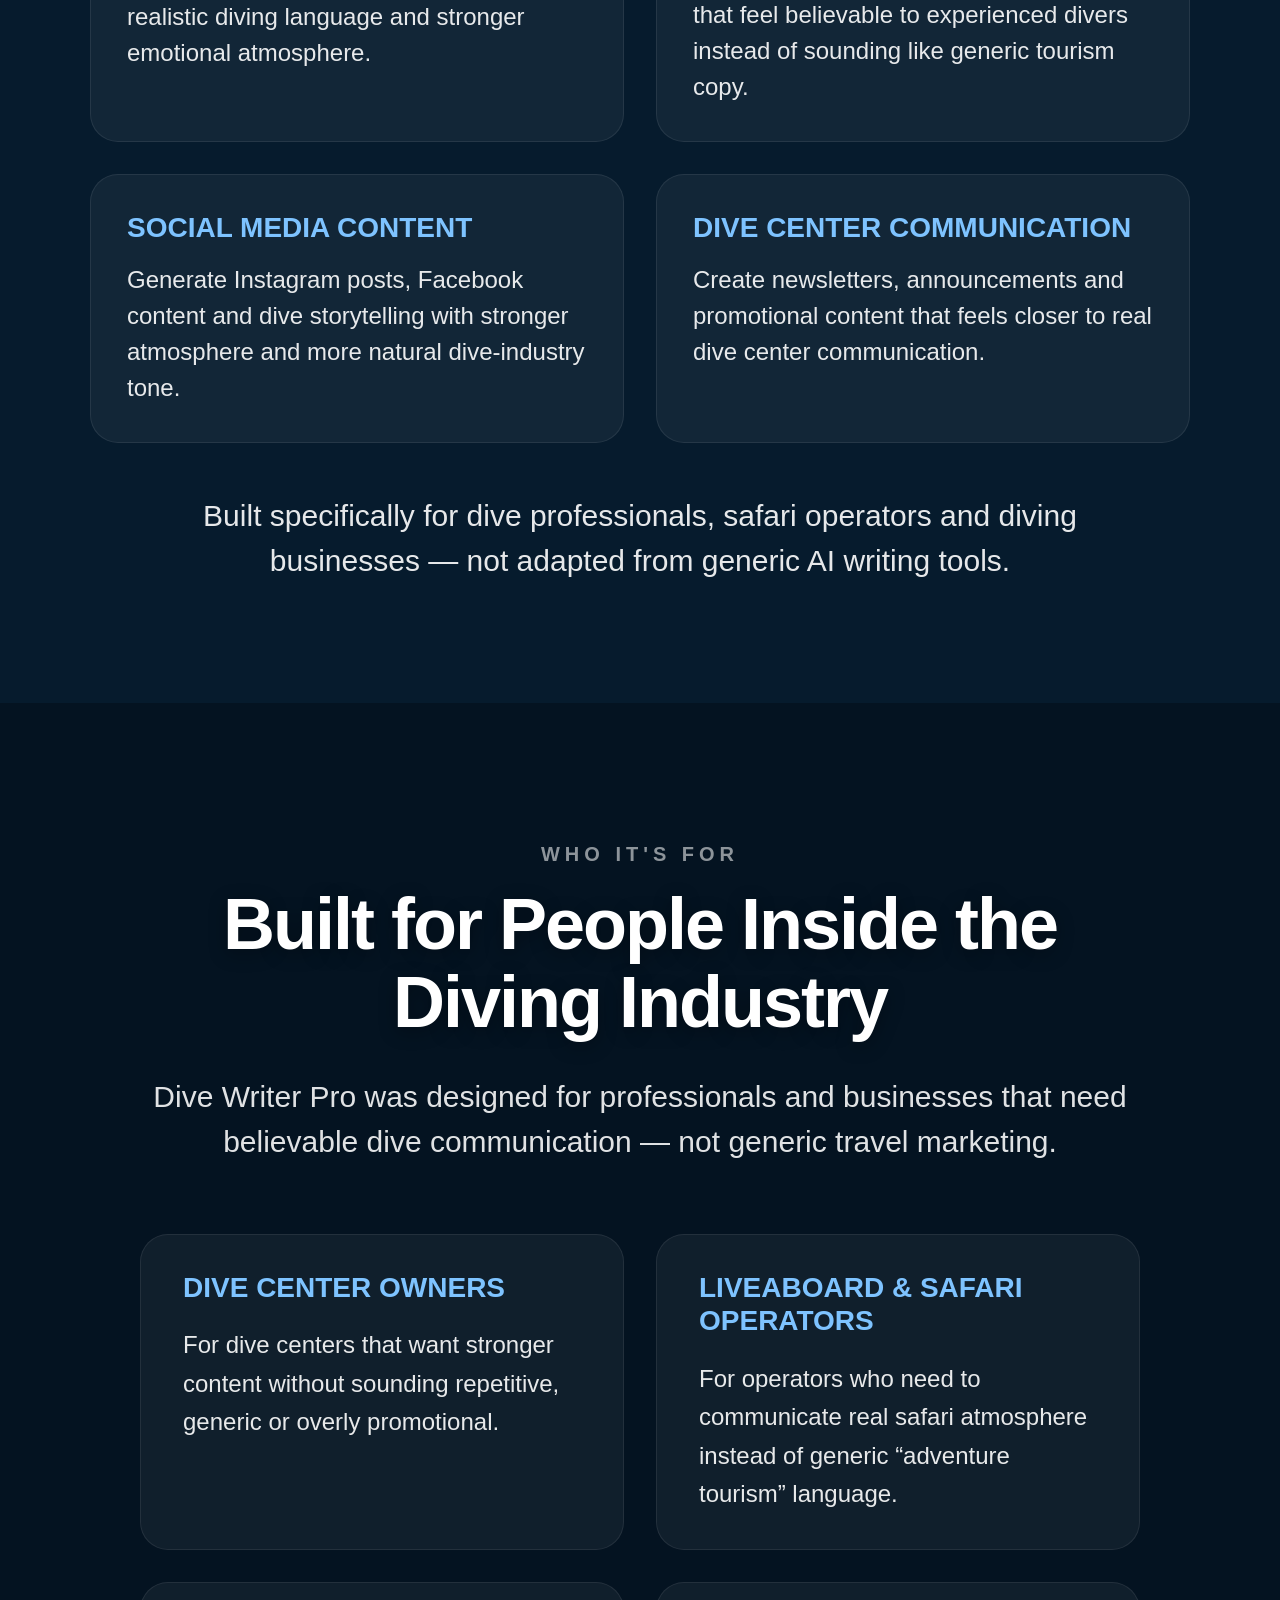
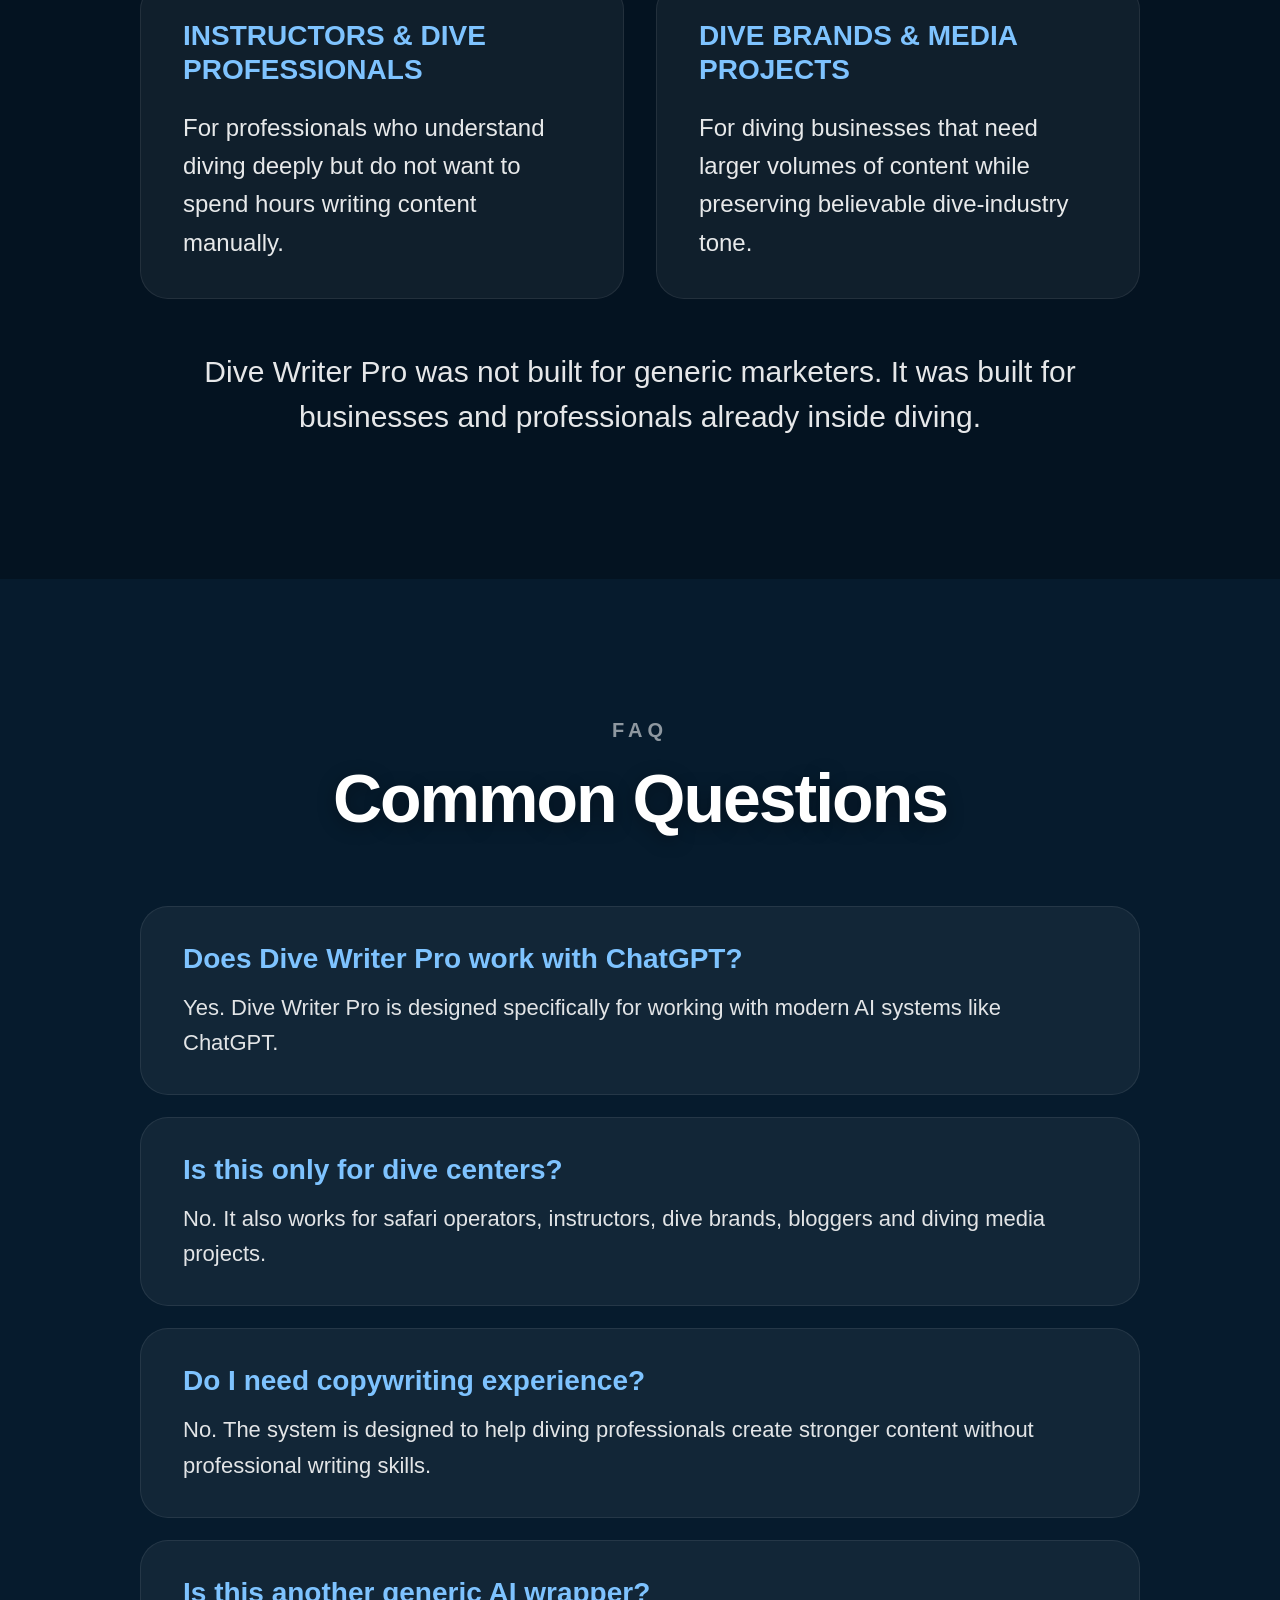
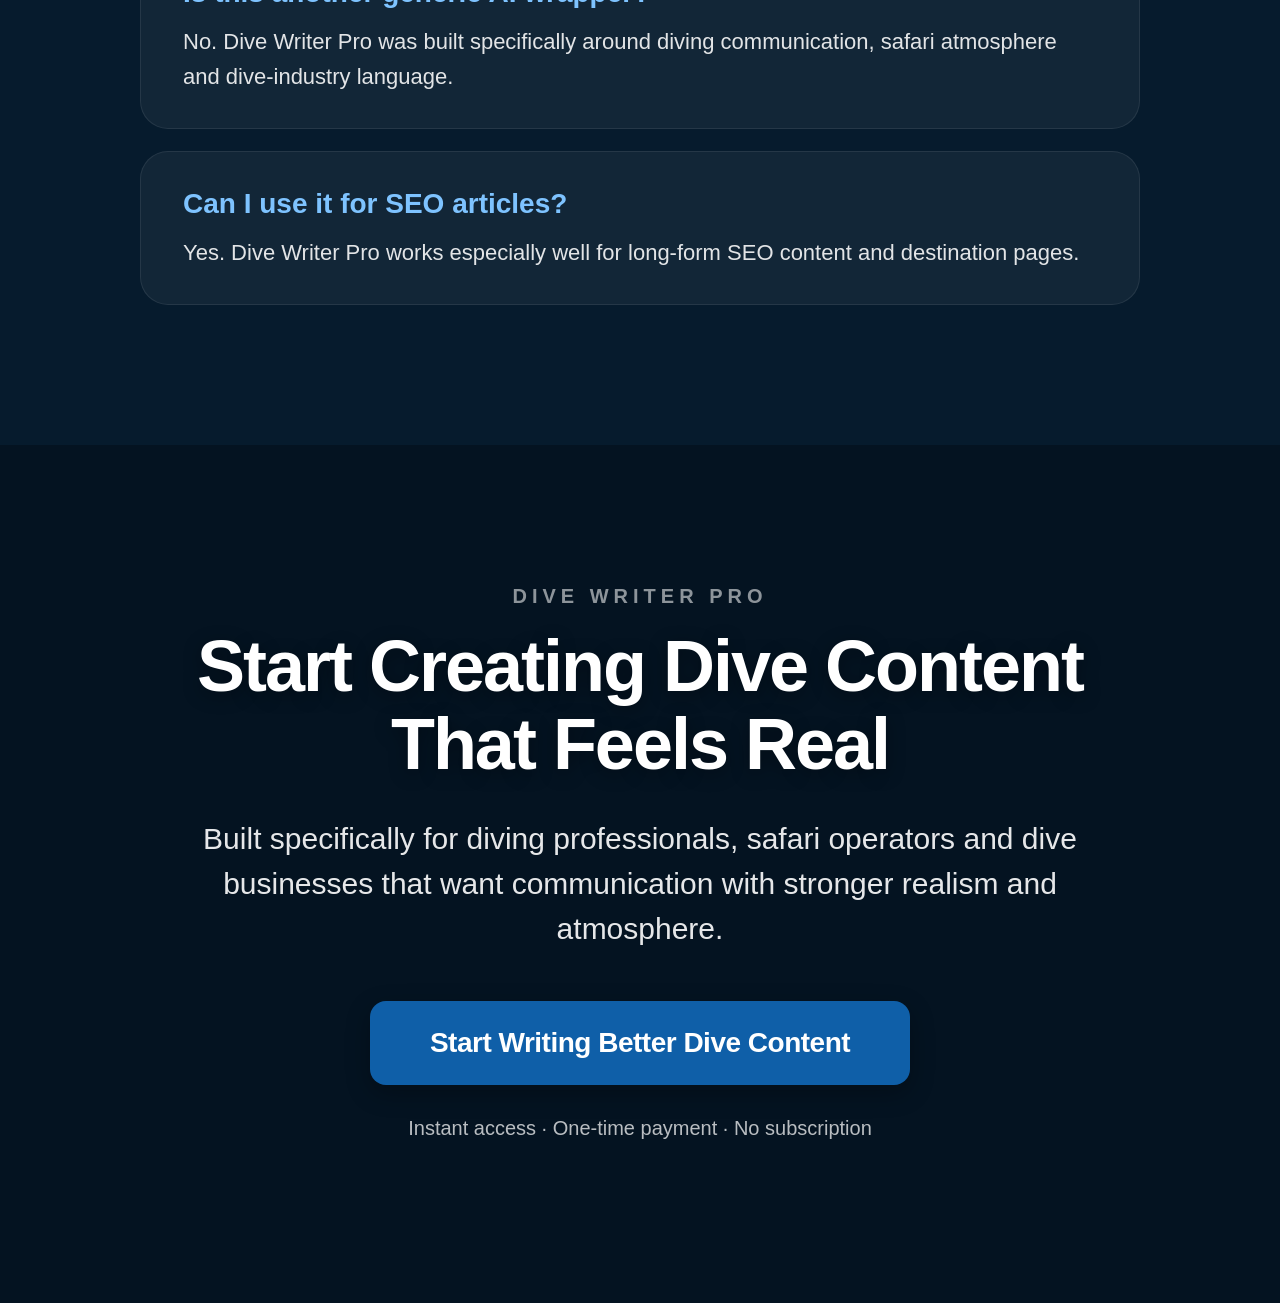
==== commit 7c679fdb: "30/05-006" ====
--- a/index.html
+++ b/index.html
@@ -626,6 +626,7 @@
 
 
     <script src="product.js"></script>
+    <script src="js/pixel.js"></script>
 
 </body>
 
--- a/css/style.css
+++ b/css/style.css
@@ -19,7 +19,7 @@
 
     position:relative;
 
-    min-height:92vh;
+    min-height:96vh;
 
     display:flex;
     align-items:flex-start;
@@ -63,21 +63,19 @@
 }
 
 .hero-content{
-
     position:relative;
     z-index:3;
 
-    max-width:1200px;
+    max-width:900px;
 
     padding:0 10px;
 
-    margin-top:450px;
+    margin-top:160px;
 }
 
 .hero h1{
 
-    font-size:108px;
-
+     font-size:84px;
     line-height:1.01;
 
     margin-bottom:38px;
@@ -91,7 +89,7 @@
 
 .hero p{
 
-    font-size:42px;
+    font-size:26px;
 
     line-height:1.5;
 
@@ -111,13 +109,13 @@
     background:#0F5FA8;
     color:white;
 
-    padding:30px 68px;
+    padding:24px 54px;
 
     border-radius:16px;
 
     text-decoration:none;
 
-    font-size:32px;
+    font-size:28px;
     font-weight:700;
 
     letter-spacing:-0.5px;
@@ -136,7 +134,7 @@
 
     margin-top:34px;
 
-    font-size:24px;
+    font-size:18px;
 
     color:rgba(255,255,255,0.78);
 
@@ -153,7 +151,7 @@
 
     padding:160px 20px;
 
-    margin-top:-200px;
+    margin-top:-170px;
 
     position:relative;
 
@@ -162,7 +160,7 @@
 
 .problem-container{
 
-    max-width:1500px;
+    max-width:1000px;
 
     margin:0 auto;
 }
@@ -171,7 +169,7 @@
 
     text-align:center;
 
-    margin-bottom:100px;
+    margin-bottom:60px;
 }
 
 .section-label{
@@ -184,18 +182,18 @@
 
     color:rgba(255,255,255,0.55);
 
-    margin-bottom:28px;
+    margin-bottom:20px;
 }
 
 .problem-intro h2{
 
-    font-size:92px;
+    font-size:76px;
 
     line-height:1.04;
 
     letter-spacing:-2px;
 
-    margin-bottom:42px;
+    margin-bottom:20px;
 
     text-shadow:0 4px 18px rgba(0,0,0,0.35);
 }
@@ -206,9 +204,9 @@
 
     margin:0 auto;
 
-    font-size:38px;
-
-    line-height:1.6;
+    font-size:26px;
+
+    line-height:1.4;
 
     color:rgba(255,255,255,0.88);
 }
@@ -221,7 +219,7 @@
 
     gap:40px;
 
-    margin-bottom:90px;
+    margin-bottom:60px;
 }
 
 .problem-card{
@@ -237,11 +235,11 @@
 
 .problem-card-title{
 
-    font-size:42px;
+    font-size:34px;
 
     font-weight:700;
 
-    margin-bottom:36px;
+    margin-bottom:20px;
 }
 
 .problem-card ul{
@@ -255,11 +253,11 @@
 
     padding-left:38px;
 
-    margin-bottom:28px;
-
-    font-size:30px;
-
-    line-height:1.65;
+    margin-bottom:20px;
+
+    font-size:18px;
+
+    line-height:1.3;
 }
 
 .problem-card li::before{
@@ -309,11 +307,11 @@
 
     text-align:center;
 
-    max-width:1100px;
+    max-width:1000px;
 
     margin:0 auto;
 
-    font-size:38px;
+    font-size:24px;
 
     line-height:1.6;
 
@@ -655,14 +653,14 @@
 
     background:#041321;
 
-    padding:170px 20px;
+    padding:140px 20px;
 
     position:relative;
 }
 
 .before-after-container{
 
-    max-width:1500px;
+    max-width:1000px;
 
     margin:0 auto;
 }
@@ -671,12 +669,12 @@
 
     text-align:center;
 
-    margin-bottom:100px;
+    margin-bottom:70px;
 }
 
 .before-after-intro h2{
 
-    font-size:88px;
+    font-size:64px;
 
     line-height:1.05;
 
@@ -689,128 +687,128 @@
 
 .before-after-intro p{
 
+    max-width:1000px;
+
+    margin:0 auto;
+
+    font-size:26px;
+
+    line-height:1.6;
+
+    color:rgba(255,255,255,0.88);
+}
+
+.before-after-grid{
+
+    display:grid;
+
+    grid-template-columns:1fr 1fr;
+
+    gap:42px;
+
+    margin-bottom:55px;
+}
+
+.comparison-card{
+
+    border-radius:28px;
+
+     padding:36px 36px;
+
+    min-height:auto;
+}
+
+.before-card{
+
+    background:rgba(255,255,255,0.05);
+
+    border:1px solid rgba(255,255,255,0.08);
+}
+
+.after-card{
+
+    background:rgba(15,95,168,0.14);
+
+    border:1px solid rgba(15,95,168,0.38);
+}
+
+.comparison-label{
+
+    font-size:20px;
+
+    letter-spacing:4px;
+
+    font-weight:700;
+
+    margin-bottom:16px;
+
+    color:rgba(255,255,255,0.62);
+}
+
+.comparison-content{
+
+    font-size:22px;
+
+    line-height:1.35;
+
+    margin-bottom:20px;
+
+    color:white;
+
+    font-weight:500;
+
+    letter-spacing:-0.5px;
+
+    text-shadow:0 2px 12px rgba(0,0,0,0.22);
+}
+
+.before-card .comparison-content{
+
+    font-style:italic;
+
+    color:rgba(255,255,255,0.78);
+}
+
+.comparison-highlights{
+
+    list-style:none;
+}
+
+.comparison-highlights li{
+
+    position:relative;
+
+    padding-left:24px;
+
+    margin-bottom:12px;
+
+    font-size:18px;
+
+    line-height:1.3;
+
+    font-weight:500;
+
+    color:rgba(255,255,255,0.86);
+}
+
+.comparison-highlights li::before{
+
+    content:"•";
+
+    position:absolute;
+
+    left:0;
+}
+
+.before-after-conclusion{
+
+    text-align:center;
+
     max-width:1100px;
 
     margin:0 auto;
 
-    font-size:36px;
-
-    line-height:1.6;
-
-    color:rgba(255,255,255,0.88);
-}
-
-.before-after-grid{
-
-    display:grid;
-
-    grid-template-columns:1fr 1fr;
-
-    gap:42px;
-
-    margin-bottom:90px;
-}
-
-.comparison-card{
-
-    border-radius:28px;
-
-    padding:56px 54px;
-
-    min-height:620px;
-}
-
-.before-card{
-
-    background:rgba(255,255,255,0.05);
-
-    border:1px solid rgba(255,255,255,0.08);
-}
-
-.after-card{
-
-    background:rgba(15,95,168,0.14);
-
-    border:1px solid rgba(15,95,168,0.38);
-}
-
-.comparison-label{
-
-    font-size:28px;
-
-    letter-spacing:4px;
-
-    font-weight:700;
-
-    margin-bottom:38px;
-
-    color:rgba(255,255,255,0.62);
-}
-
-.comparison-content{
-
-    font-size:38px;
-
-    line-height:1.75;
-
-    margin-bottom:48px;
-
-    color:white;
-
-    font-weight:500;
-
-    letter-spacing:-0.5px;
-
-    text-shadow:0 2px 12px rgba(0,0,0,0.22);
-}
-
-.before-card .comparison-content{
-
-    font-style:italic;
-
-    color:rgba(255,255,255,0.82);
-}
-
-.comparison-highlights{
-
-    list-style:none;
-}
-
-.comparison-highlights li{
-
-    position:relative;
-
-    padding-left:38px;
-
-    margin-bottom:26px;
-
-    font-size:30px;
-
-    line-height:1.7;
-
-    font-weight:500;
-
-    color:rgba(255,255,255,0.86);
-}
-
-.comparison-highlights li::before{
-
-    content:"•";
-
-    position:absolute;
-
-    left:0;
-}
-
-.before-after-conclusion{
-
-    text-align:center;
-
-    max-width:1100px;
-
-    margin:0 auto;
-
-    font-size:36px;
+    font-size:24px;
 
     line-height:1.6;
 
@@ -984,14 +982,14 @@
 
     background:#061b2d;
 
-    padding:170px 20px;
+    padding:120px 20px;
 
     position:relative;
 }
 
 .features-container{
 
-    max-width:1500px;
+    max-width:1100px;
 
     margin:0 auto;
 }
@@ -1005,26 +1003,26 @@
 
 .features-intro h2{
 
-    font-size:88px;
+    font-size:72px;
 
     line-height:1.05;
 
     letter-spacing:-2px;
 
-    margin-bottom:42px;
+    margin-bottom:32px;
 
     text-shadow:0 4px 18px rgba(0,0,0,0.35);
 }
 
 .features-intro p{
 
-    max-width:1100px;
+    max-width:1000px;
 
     margin:0 auto;
 
-    font-size:36px;
-
-    line-height:1.6;
+    font-size:28px;
+
+    line-height:1.5;
 
     color:rgba(255,255,255,0.88);
 }
@@ -1035,9 +1033,9 @@
 
     grid-template-columns:1fr 1fr;
 
-    gap:42px;
-
-    margin-bottom:90px;
+    gap:32px;
+
+    margin-bottom:50px;
 }
 
 .feature-card{
@@ -1048,9 +1046,9 @@
 
     border-radius:28px;
 
-    padding:56px 54px;
-
-    min-height:360px;
+    padding:36px 36px;
+
+    min-height:auto;
 
     transition:0.3s;
 }
@@ -1064,37 +1062,36 @@
 
 .feature-title{
 
-    font-size:34px;
+    font-size:28px;
 
     line-height:1.2;
 
     font-weight:700;
 
-    margin-bottom:34px;
+    margin-bottom:18px;
 
     color:#7ec3ff;
 }
 
 .feature-description{
 
-    font-size:30px;
-
-    line-height:1.7;
+    font-size:18px;
+
+    line-height:1.5;
 
     color:rgba(255,255,255,0.9);
 }
-
 .features-conclusion{
 
     text-align:center;
 
-    max-width:1100px;
+    max-width:1000px;
 
     margin:0 auto;
 
-    font-size:36px;
-
-    line-height:1.6;
+    font-size:28px;
+
+    line-height:1.5;
 
     color:rgba(255,255,255,0.9);
 }
@@ -1266,14 +1263,14 @@
 
     background:#041321;
 
-    padding:170px 20px;
+    padding:140px 20px;
 
     position:relative;
 }
 
 .audience-container{
 
-    max-width:1500px;
+    max-width:1000px;
 
     margin:0 auto;
 }
@@ -1282,87 +1279,87 @@
 
     text-align:center;
 
-    margin-bottom:100px;
+    margin-bottom:70px;
 }
 
 .audience-intro h2{
 
-    font-size:88px;
-
-    line-height:1.05;
+    font-size:72px;
+
+    line-height:1.08;
 
     letter-spacing:-2px;
 
-    margin-bottom:42px;
+    margin-bottom:32px;
 
     text-shadow:0 4px 18px rgba(0,0,0,0.35);
 }
 
 .audience-intro p{
 
-    max-width:1100px;
+    max-width:1000px;
 
     margin:0 auto;
 
-    font-size:36px;
+    font-size:28px;
+
+    line-height:1.5;
+
+    color:rgba(255,255,255,0.88);
+}
+
+.audience-grid{
+
+    display:grid;
+
+    grid-template-columns:1fr 1fr;
+
+    gap:32px;
+
+    margin-bottom:50px;
+}
+
+.audience-card{
+
+    background:rgba(255,255,255,0.05);
+
+    border:1px solid rgba(255,255,255,0.08);
+
+    border-radius:28px;
+
+    padding:36px 42px;
+
+    min-height:auto;
+
+    transition:0.3s;
+}
+
+.audience-card:hover{
+
+    border-color:rgba(126,195,255,0.34);
+
+    background:rgba(15,95,168,0.10);
+}
+
+.audience-title{
+
+    font-size:28px;
+
+    line-height:1.2;
+
+    font-weight:700;
+
+    margin-bottom:22px;
+
+    color:#7ec3ff;
+}
+
+.audience-description{
+
+    font-size:18px;
 
     line-height:1.6;
 
-    color:rgba(255,255,255,0.88);
-}
-
-.audience-grid{
-
-    display:grid;
-
-    grid-template-columns:1fr 1fr;
-
-    gap:42px;
-
-    margin-bottom:90px;
-}
-
-.audience-card{
-
-    background:rgba(255,255,255,0.05);
-
-    border:1px solid rgba(255,255,255,0.08);
-
-    border-radius:28px;
-
-    padding:56px 54px;
-
-    min-height:320px;
-
-    transition:0.3s;
-}
-
-.audience-card:hover{
-
-    border-color:rgba(126,195,255,0.34);
-
-    background:rgba(15,95,168,0.10);
-}
-
-.audience-title{
-
-    font-size:34px;
-
-    line-height:1.2;
-
-    font-weight:700;
-
-    margin-bottom:34px;
-
-    color:#7ec3ff;
-}
-
-.audience-description{
-
-    font-size:30px;
-
-    line-height:1.7;
-
     color:rgba(255,255,255,0.9);
 }
 
@@ -1370,13 +1367,13 @@
 
     text-align:center;
 
-    max-width:1100px;
+    max-width:1000px;
 
     margin:0 auto;
 
-    font-size:36px;
-
-    line-height:1.6;
+    font-size:28px;
+
+    line-height:1.5;
 
     color:rgba(255,255,255,0.9);
 }
@@ -1547,14 +1544,14 @@
 
     background:#061b2d;
 
-    padding:170px 20px;
+    padding:140px 20px;
 
     position:relative;
 }
 
 .faq-container{
 
-    max-width:1400px;
+    max-width:1000px;
 
     margin:0 auto;
 }
@@ -1563,17 +1560,19 @@
 
     text-align:center;
 
-    margin-bottom:90px;
+    margin-bottom:70px;
 }
 
 .faq-intro h2{
 
-    font-size:82px;
-
-    line-height:1.05;
+    font-size:72px;
+
+    line-height:1.08;
 
     letter-spacing:-2px;
 
+    margin-bottom:0;
+
     text-shadow:0 4px 18px rgba(0,0,0,0.35);
 }
 
@@ -1583,7 +1582,7 @@
 
     flex-direction:column;
 
-    gap:26px;
+    gap:22px;
 }
 
 .faq-item{
@@ -1592,29 +1591,38 @@
 
     border:1px solid rgba(255,255,255,0.08);
 
-    border-radius:24px;
-
-    padding:38px 42px;
+    border-radius:28px;
+
+    padding:34px 42px;
+
+    transition:0.3s;
+}
+
+.faq-item:hover{
+
+    border-color:rgba(126,195,255,0.34);
+
+    background:rgba(15,95,168,0.10);
 }
 
 .faq-question{
 
-    font-size:32px;
-
-    line-height:1.4;
+    font-size:30px;
+
+    line-height:1.25;
 
     font-weight:700;
 
-    margin-bottom:18px;
+    margin-bottom:14px;
 
     color:#7ec3ff;
 }
 
 .faq-answer{
 
-    font-size:26px;
-
-    line-height:1.7;
+    font-size:18px;
+
+    line-height:1.6;
 
     color:rgba(255,255,255,0.88);
 }
@@ -1729,7 +1737,7 @@
 
     background:#041321;
 
-    padding:190px 20px 220px 20px;
+    padding:140px 20px 160px 20px;
 
     position:relative;
 
@@ -1738,7 +1746,7 @@
 
 .final-cta-container{
 
-    max-width:1200px;
+    max-width:1000px;
 
     margin:0 auto;
 }
@@ -1750,26 +1758,26 @@
 
 .final-cta-content h2{
 
-    font-size:92px;
-
-    line-height:1.04;
+    font-size:72px;
+
+    line-height:1.08;
 
     letter-spacing:-2px;
 
-    margin-bottom:42px;
+    margin-bottom:32px;
 
     text-shadow:0 4px 18px rgba(0,0,0,0.35);
 }
 
 .final-cta-content p{
 
-    max-width:980px;
-
-    margin:0 auto 58px auto;
-
-    font-size:34px;
-
-    line-height:1.65;
+    max-width:1000px;
+
+    margin:0 auto 50px auto;
+
+    font-size:24px;
+
+    line-height:1.5;
 
     color:rgba(255,255,255,0.9);
 }
@@ -1784,14 +1792,16 @@
 
     text-decoration:none;
 
-    padding:30px 70px;
-
-    border-radius:18px;
+    padding:30px 68px;
+
+    border-radius:16px;
 
     font-size:32px;
 
     font-weight:700;
 
+    letter-spacing:-0.5px;
+
     transition:0.3s;
 
     box-shadow:0 8px 24px rgba(0,0,0,0.28);
@@ -1804,11 +1814,13 @@
 
 .final-cta-trust{
 
-    margin-top:34px;
-
-    font-size:22px;
-
-    color:rgba(255,255,255,0.7);
+    margin-top:28px;
+
+    font-size:20px;
+
+    line-height:1.5;
+
+    color:rgba(255,255,255,0.72);
 }
 
 /* ========================================
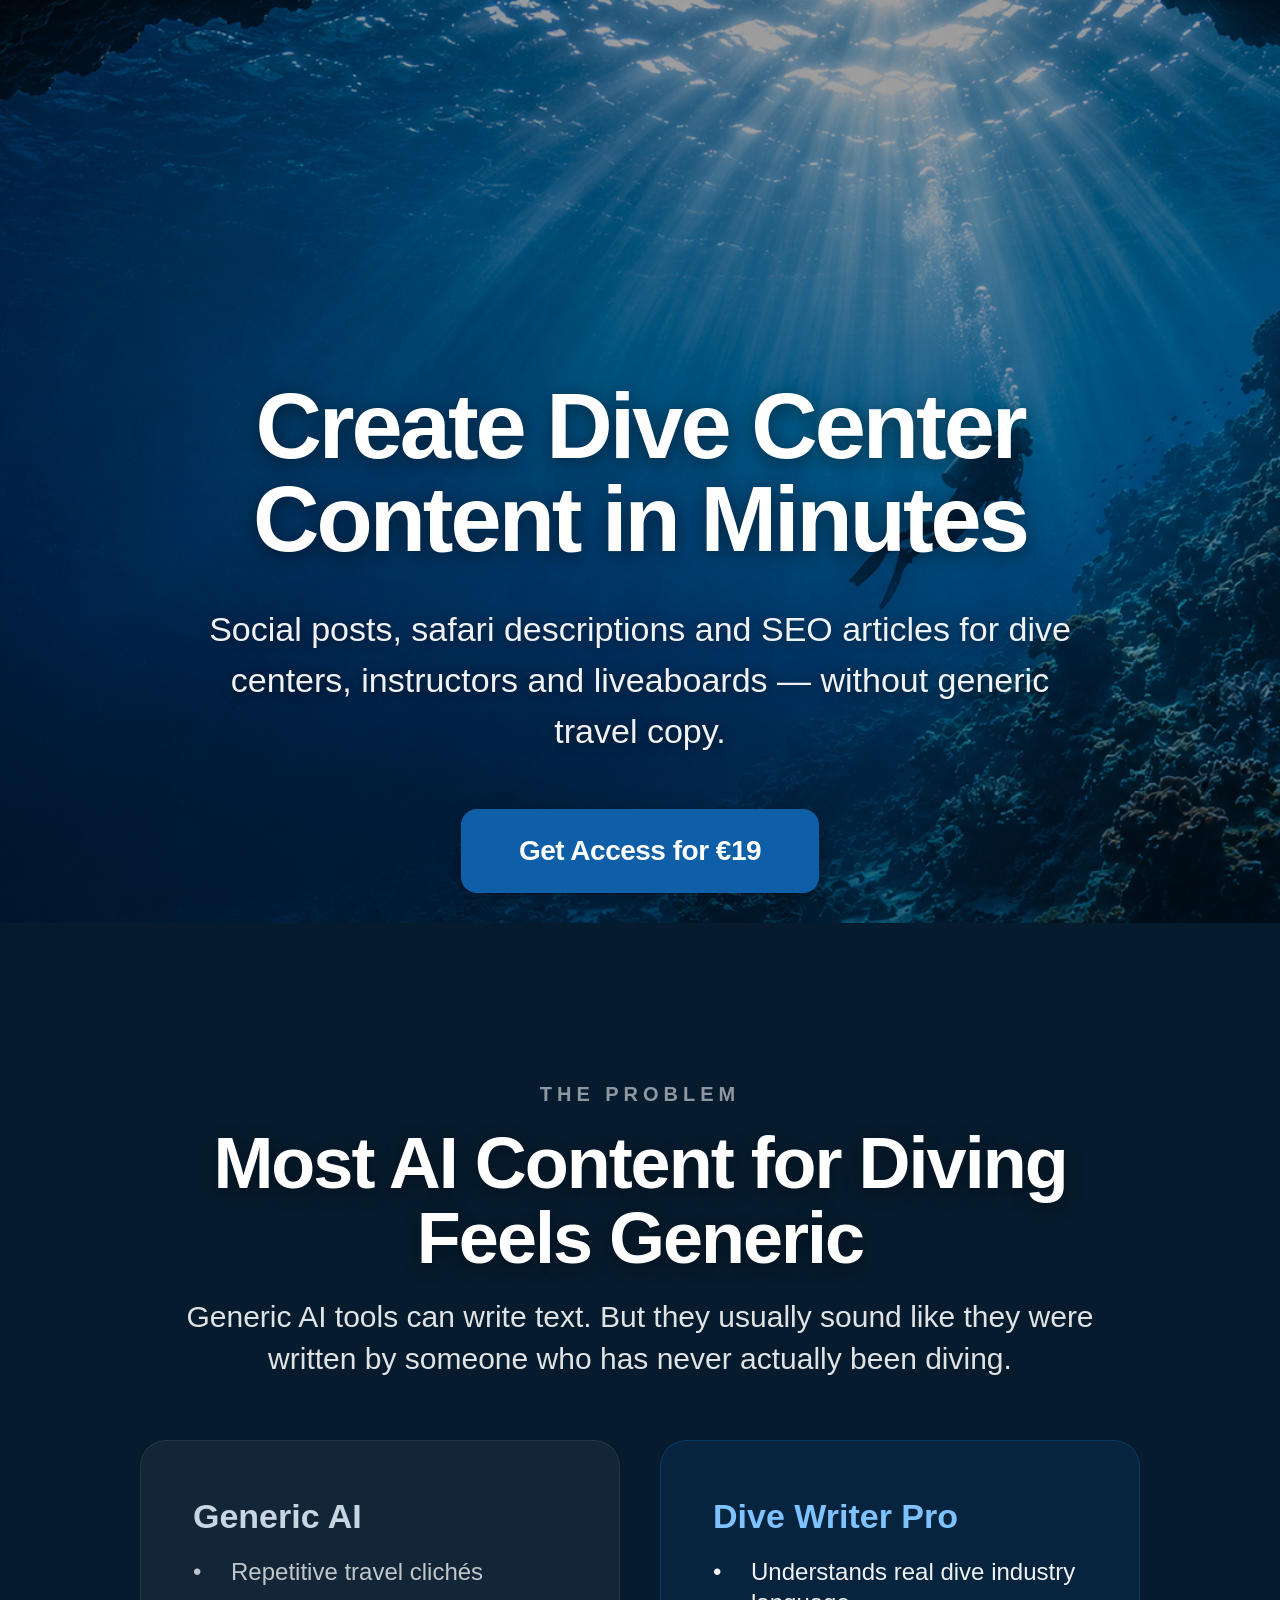
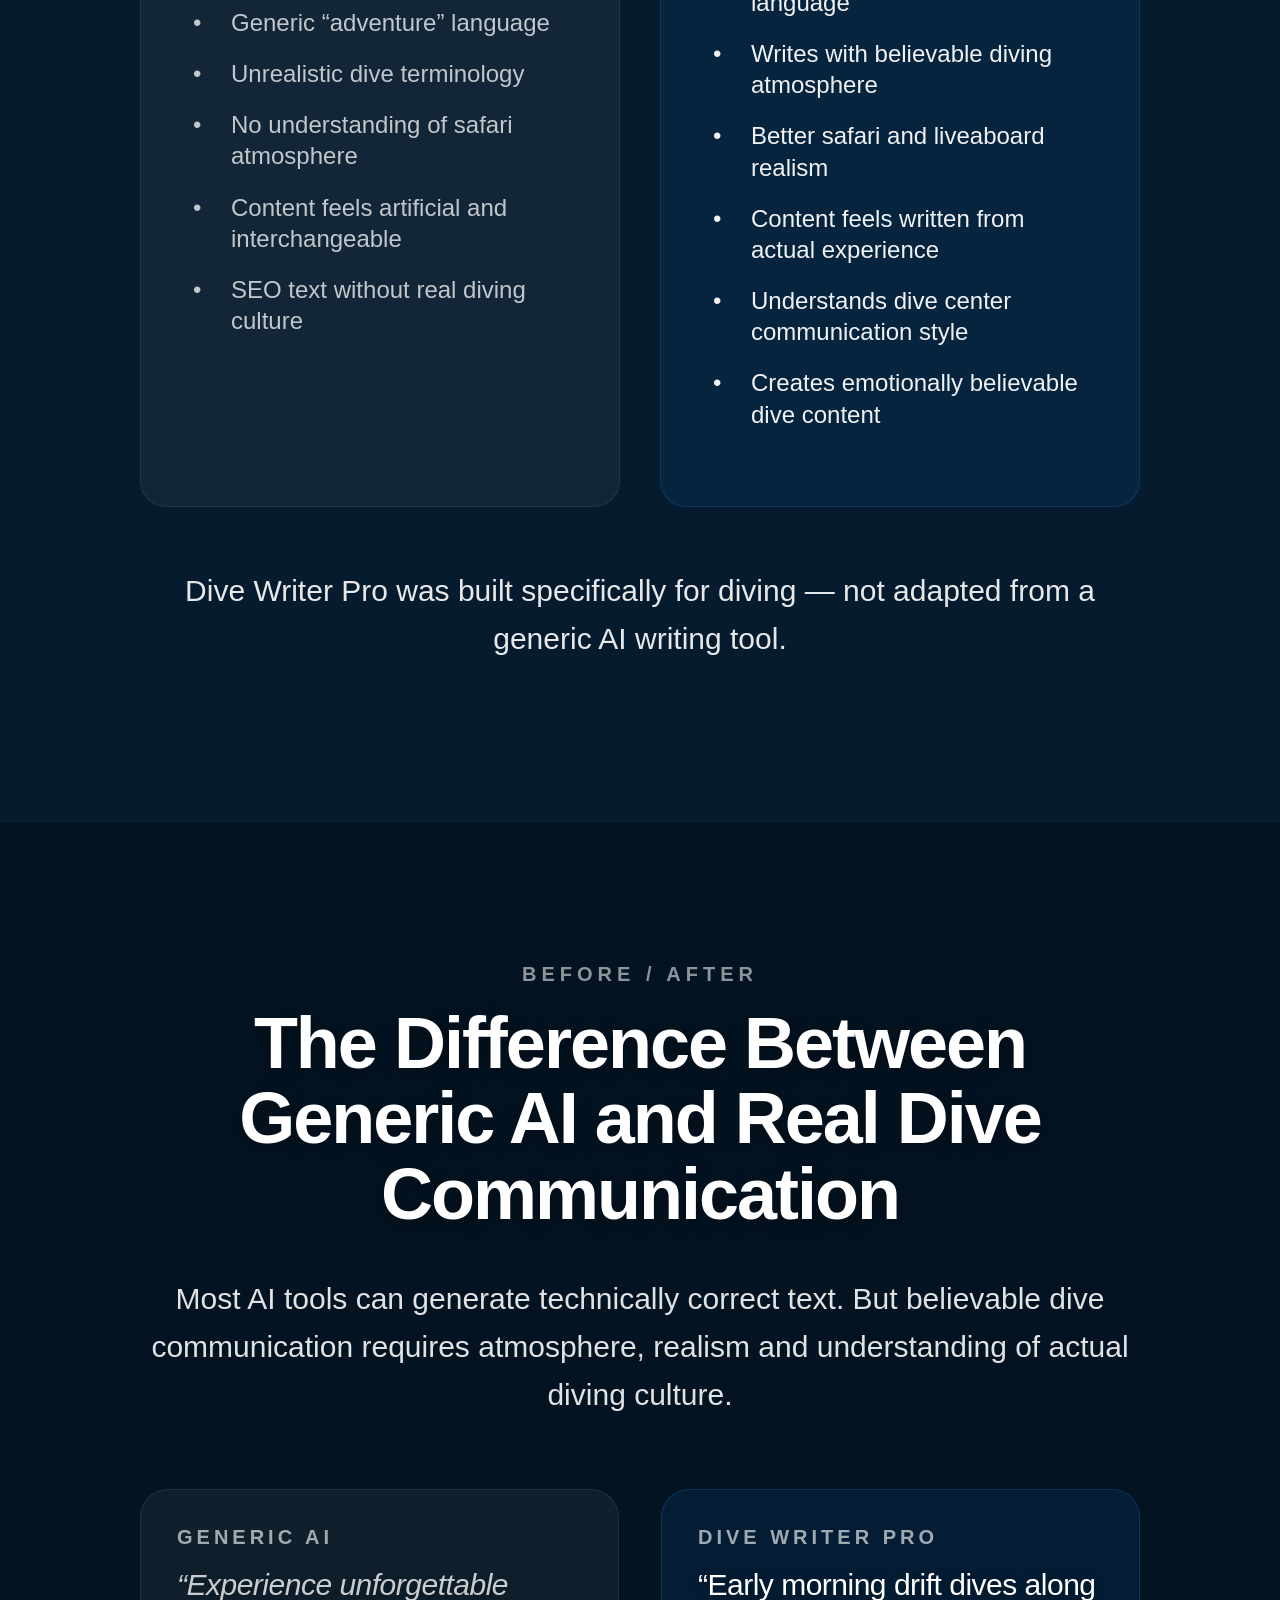
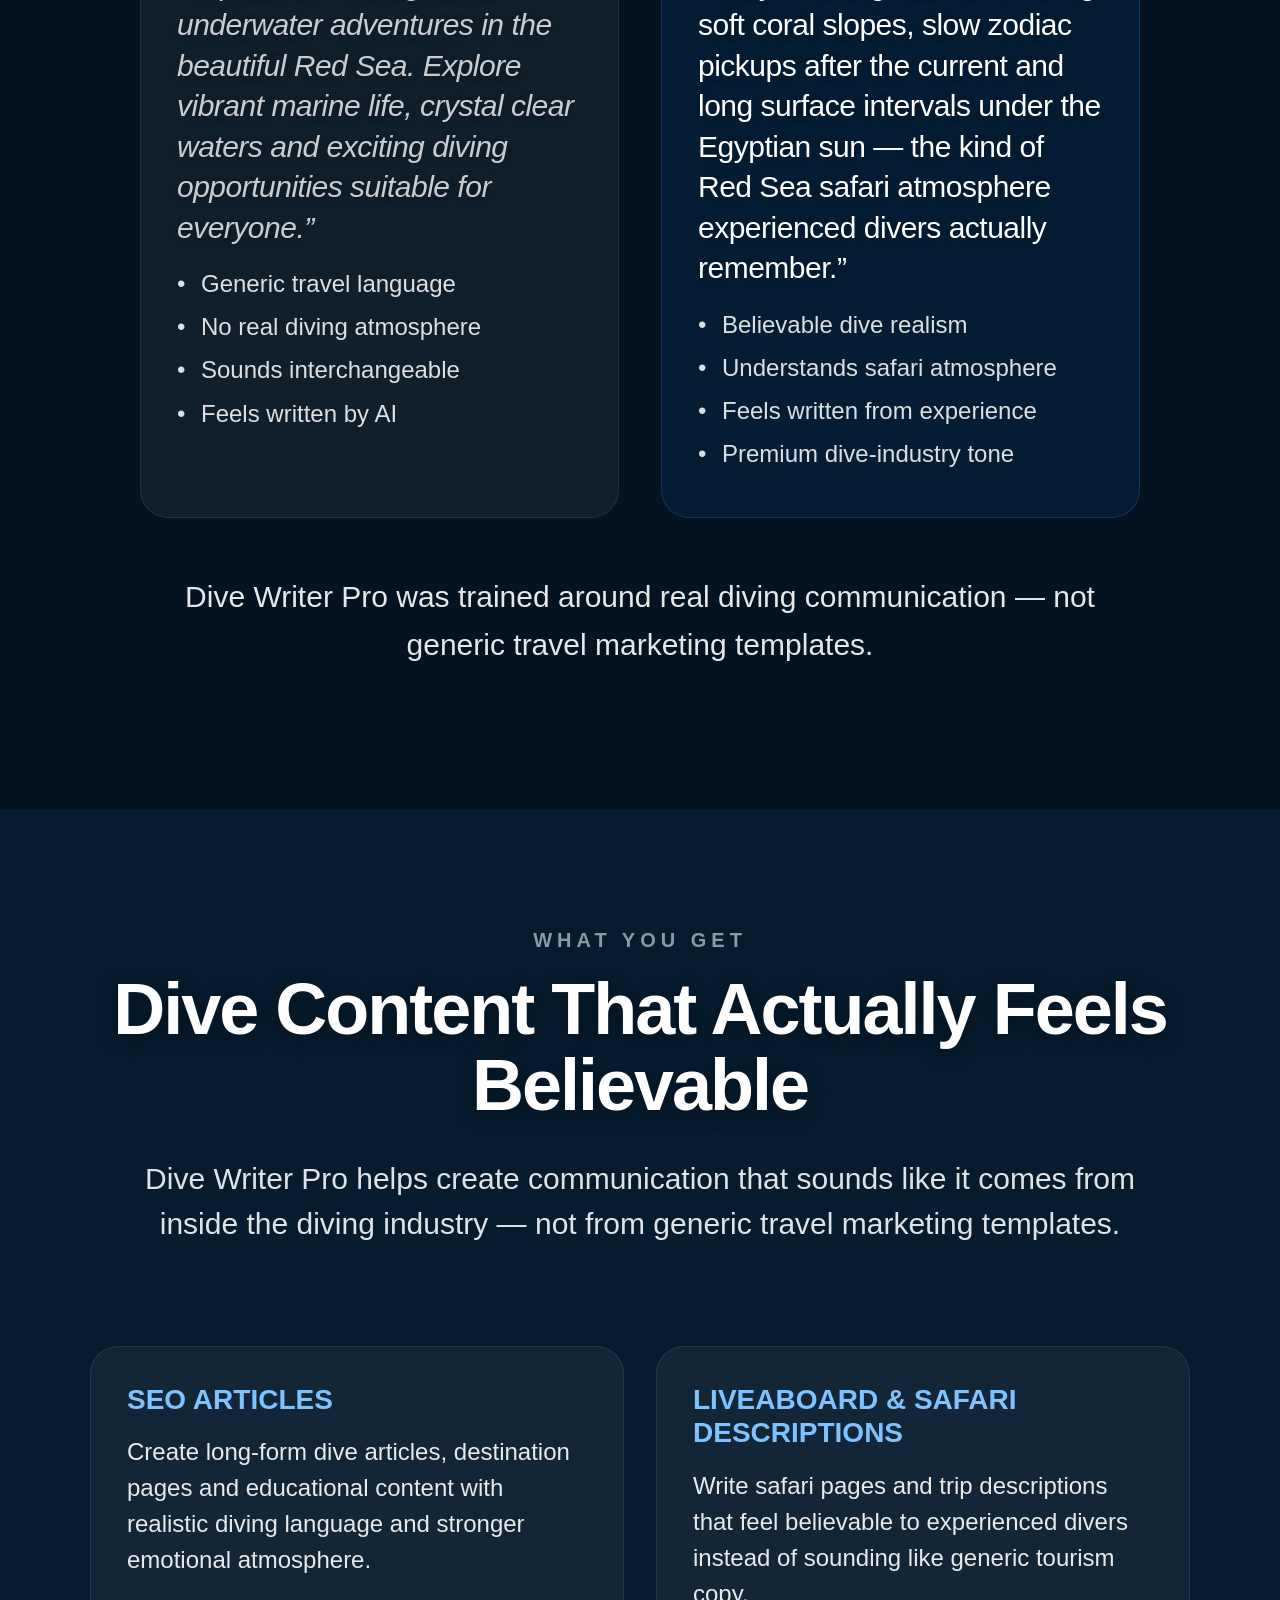
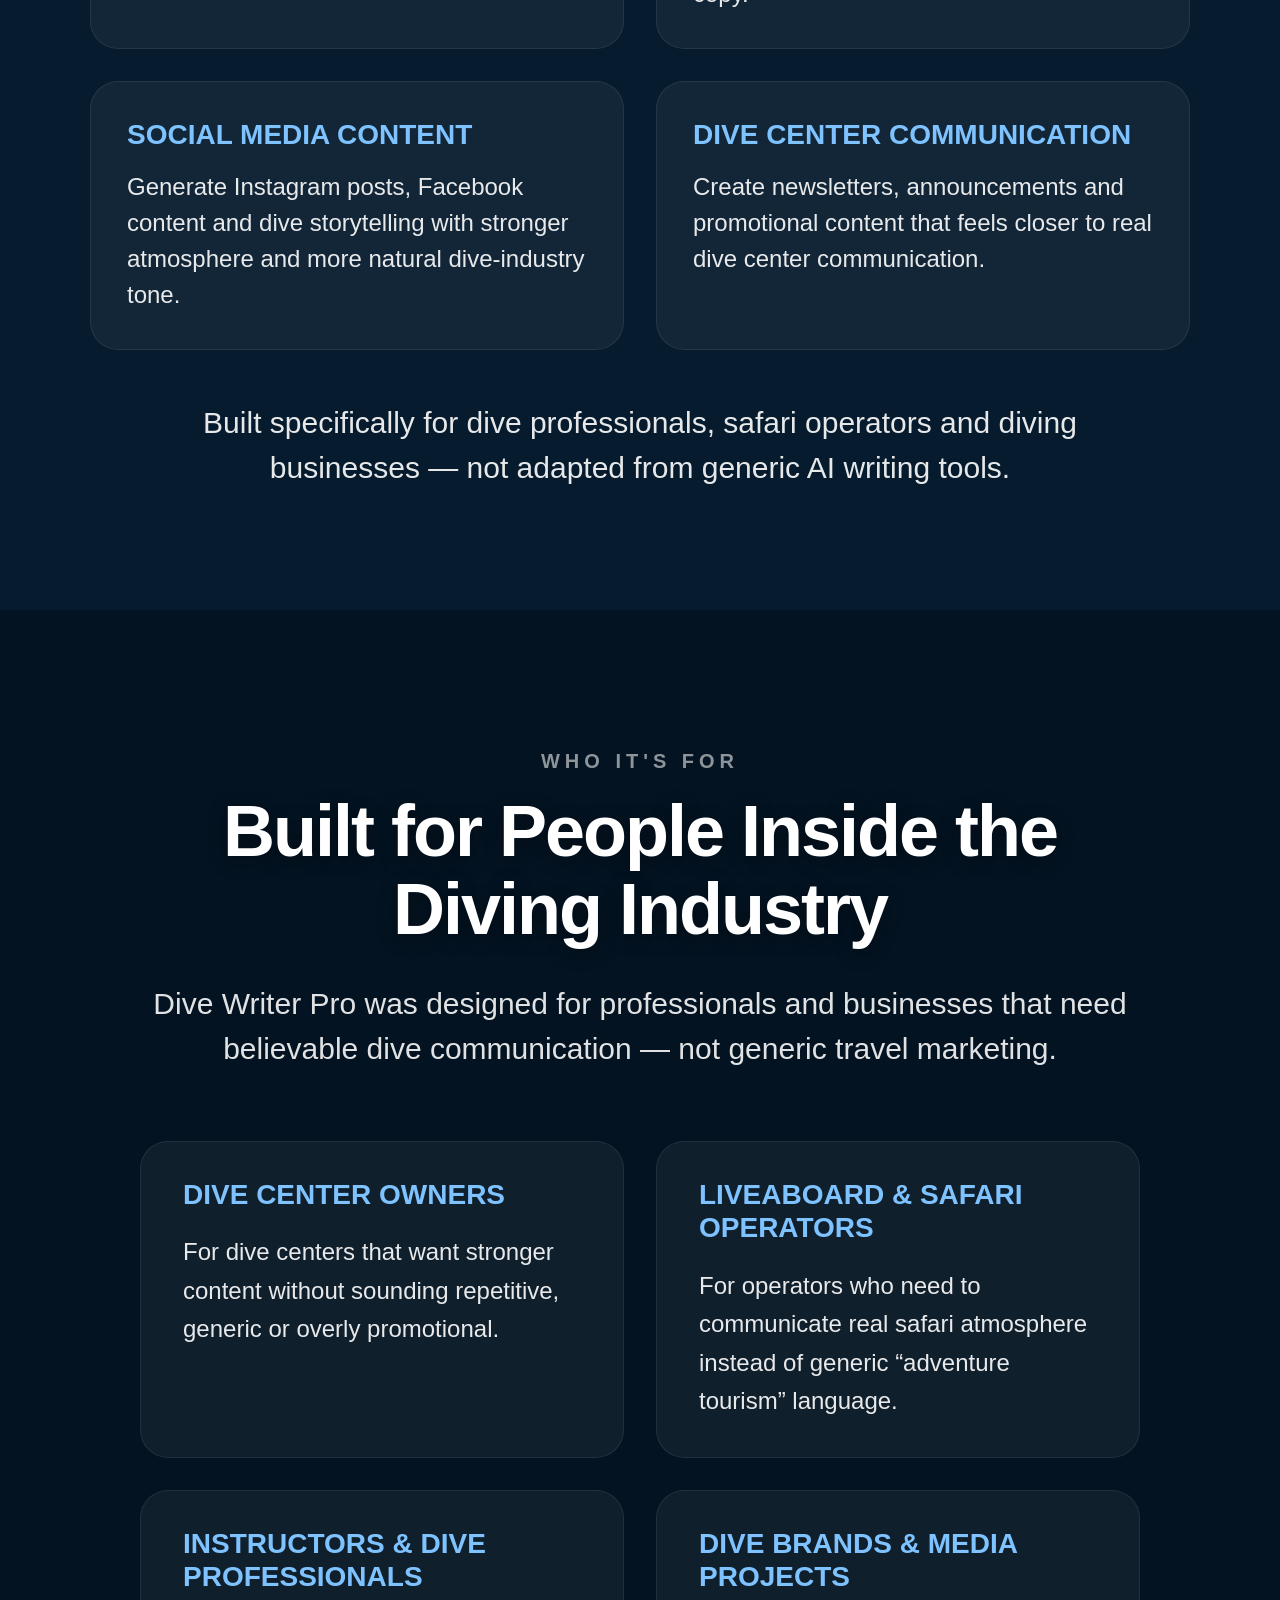
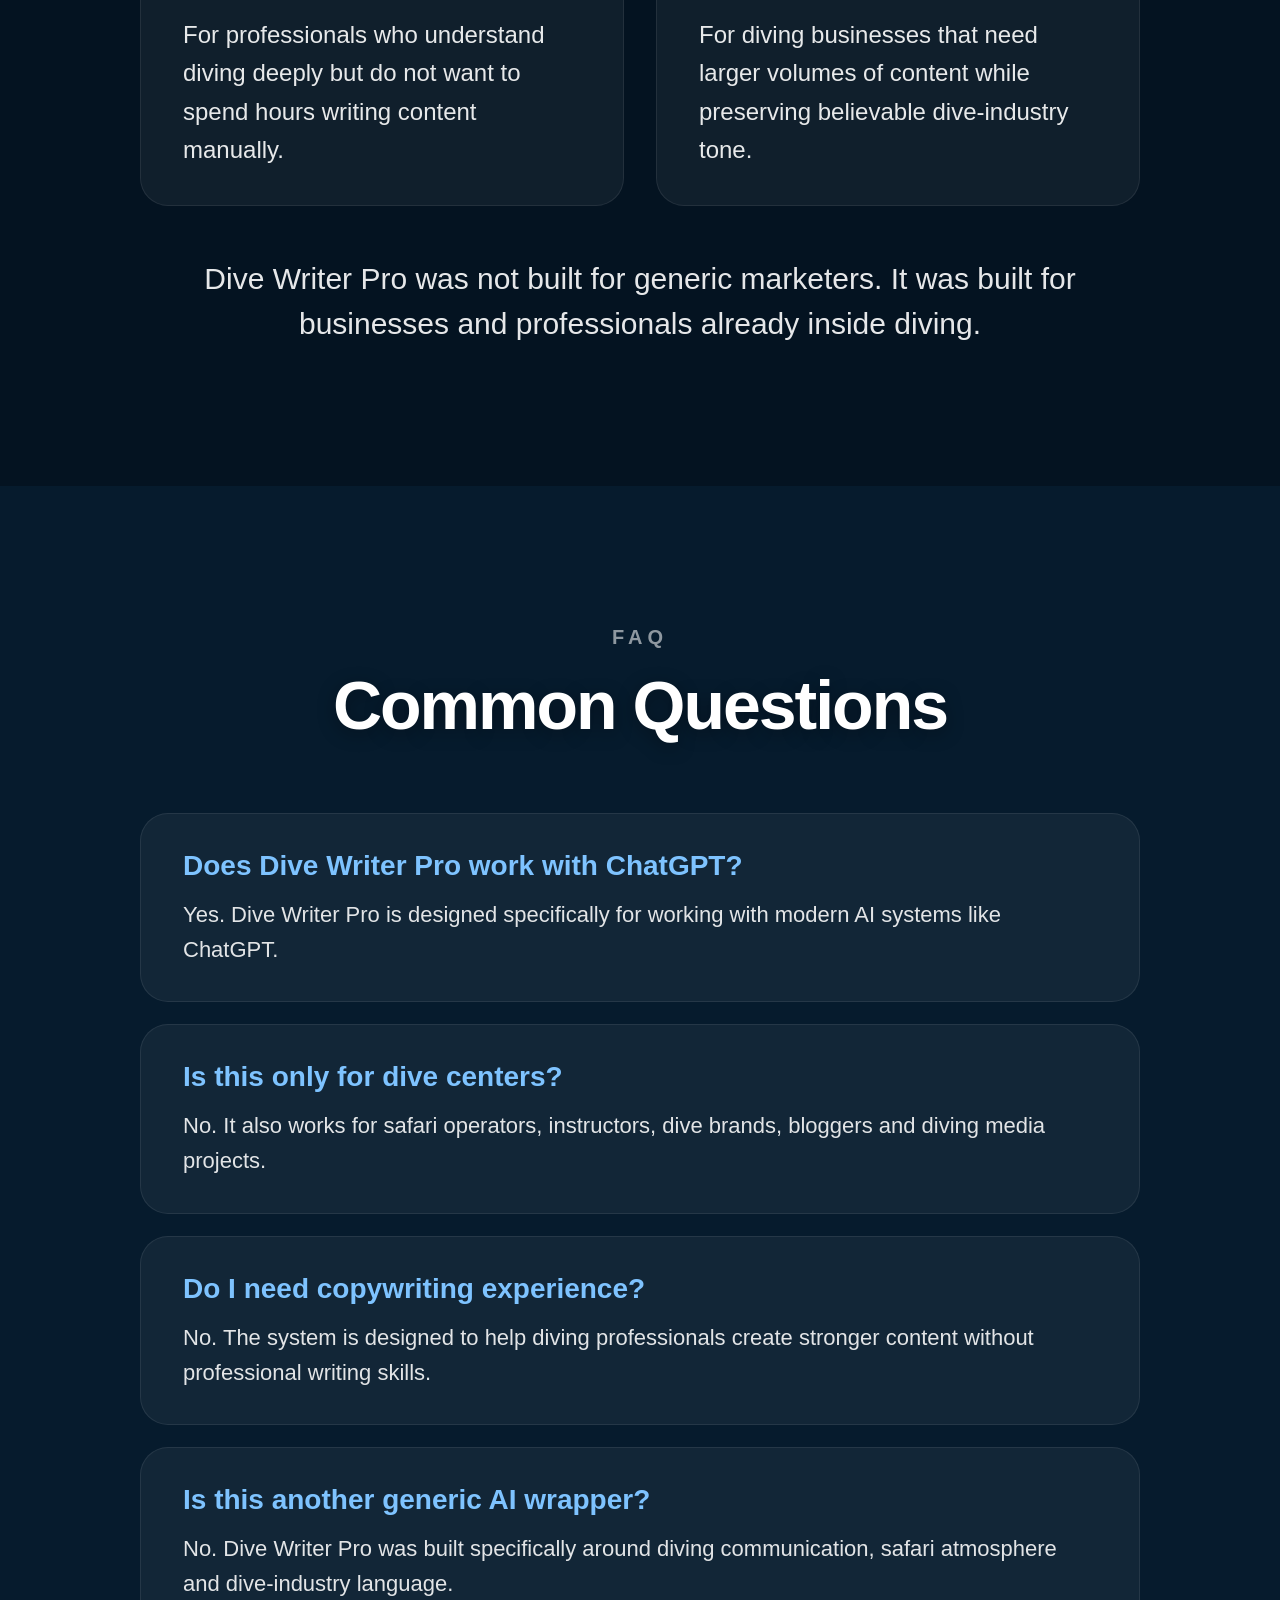
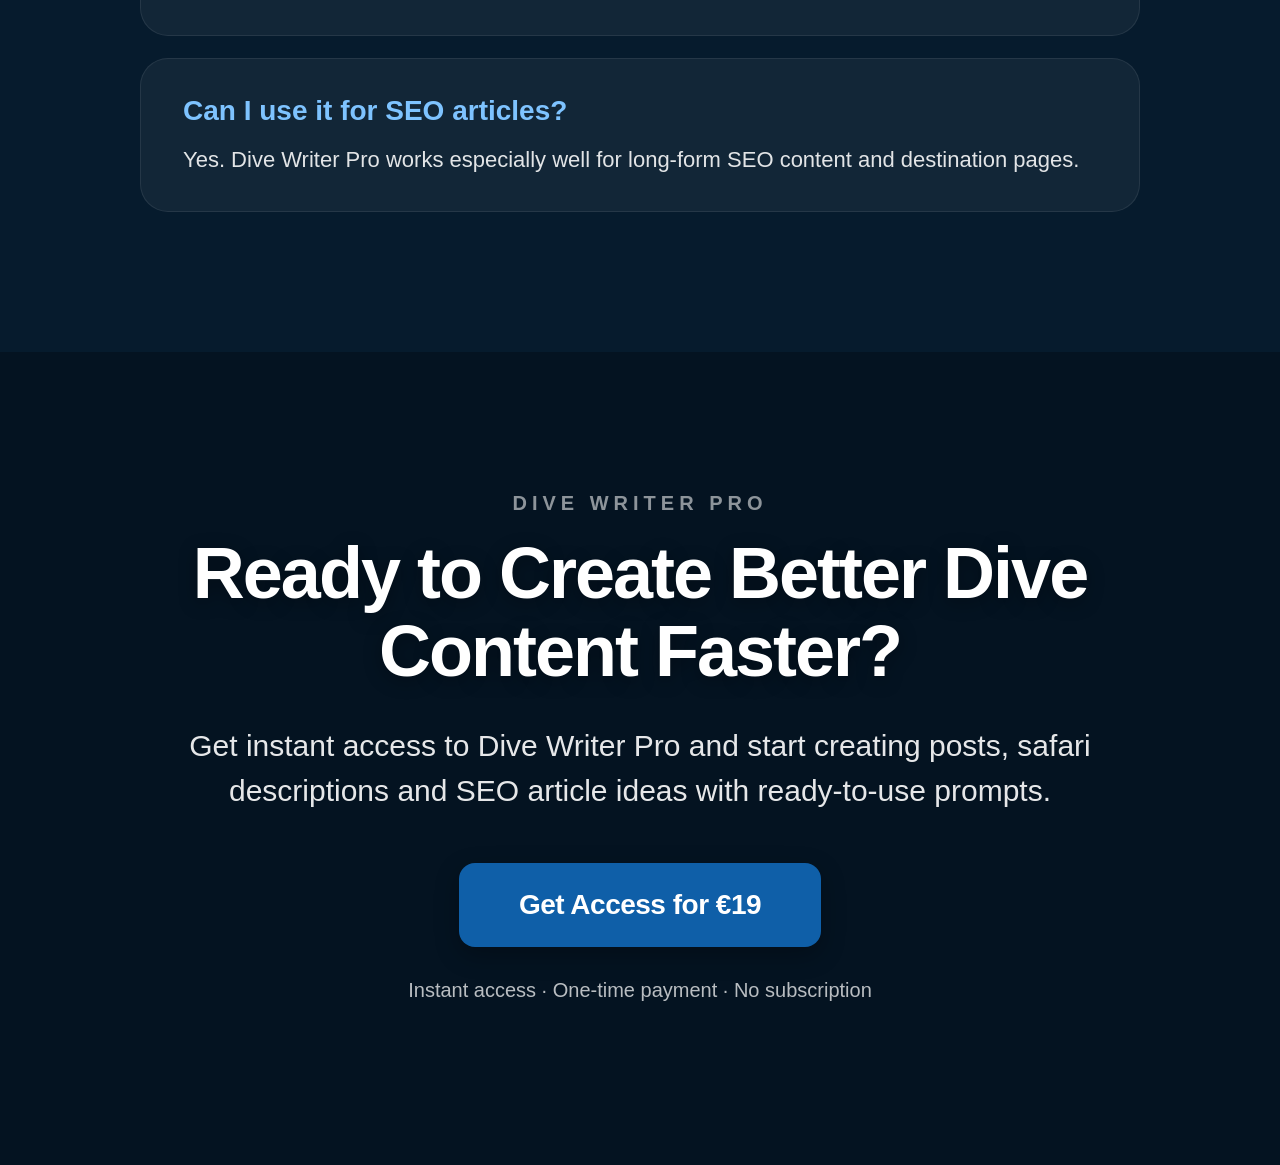
==== commit f391704f: "better main lending to go" ====
--- a/index.html
+++ b/index.html
@@ -35,24 +35,24 @@
            
 
             <h1 data-i18n="hero_title">
-                The AI Copywriter Built Specifically for Divers
-            </h1>
-
-            <p data-i18n="hero_subtitle">
-                Create dive marketing content, safari descriptions, SEO articles and social posts with an AI that actually understands diving.
-            </p>
-
-            <a
-                href="/go/"
-                class="hero-cta"
-                data-i18n="cta_main"
-            >
-                Start Writing Better Dive Content
-            </a>
-
-            <div class="hero-trust">
-                Built by a diving instructor trainer 35+ years in diving.
-            </div>
+    Create Dive Center Content in Minutes
+</h1>
+
+<p data-i18n="hero_subtitle">
+    Social posts, safari descriptions and SEO articles for dive centers, instructors and liveaboards — without generic travel copy.
+</p>
+
+<a
+    href="/go/"
+    class="hero-cta"
+    data-i18n="cta_main"
+>
+    Get Access for €19
+</a>
+
+<div class="hero-trust">
+    One-time payment · No subscription · Built for dive professionals
+</div>
 
         </div>
 
@@ -597,19 +597,19 @@
         </div>
 
         <h2>
-            Start Creating Dive Content That Feels Real
-        </h2>
-
-        <p>
-            Built specifically for diving professionals, safari operators and dive businesses that want communication with stronger realism and atmosphere.
-        </p>
-
-        <a
-            href="/go/"
-            class="final-cta-button"
-        >
-            Start Writing Better Dive Content
-        </a>
+    Ready to Create Better Dive Content Faster?
+</h2>
+
+<p>
+    Get instant access to Dive Writer Pro and start creating posts, safari descriptions and SEO article ideas with ready-to-use prompts.
+</p>
+
+<a
+    href="/go/"
+    class="final-cta-button"
+>
+    Get Access for €19
+</a>
 
         <div class="final-cta-trust">
 
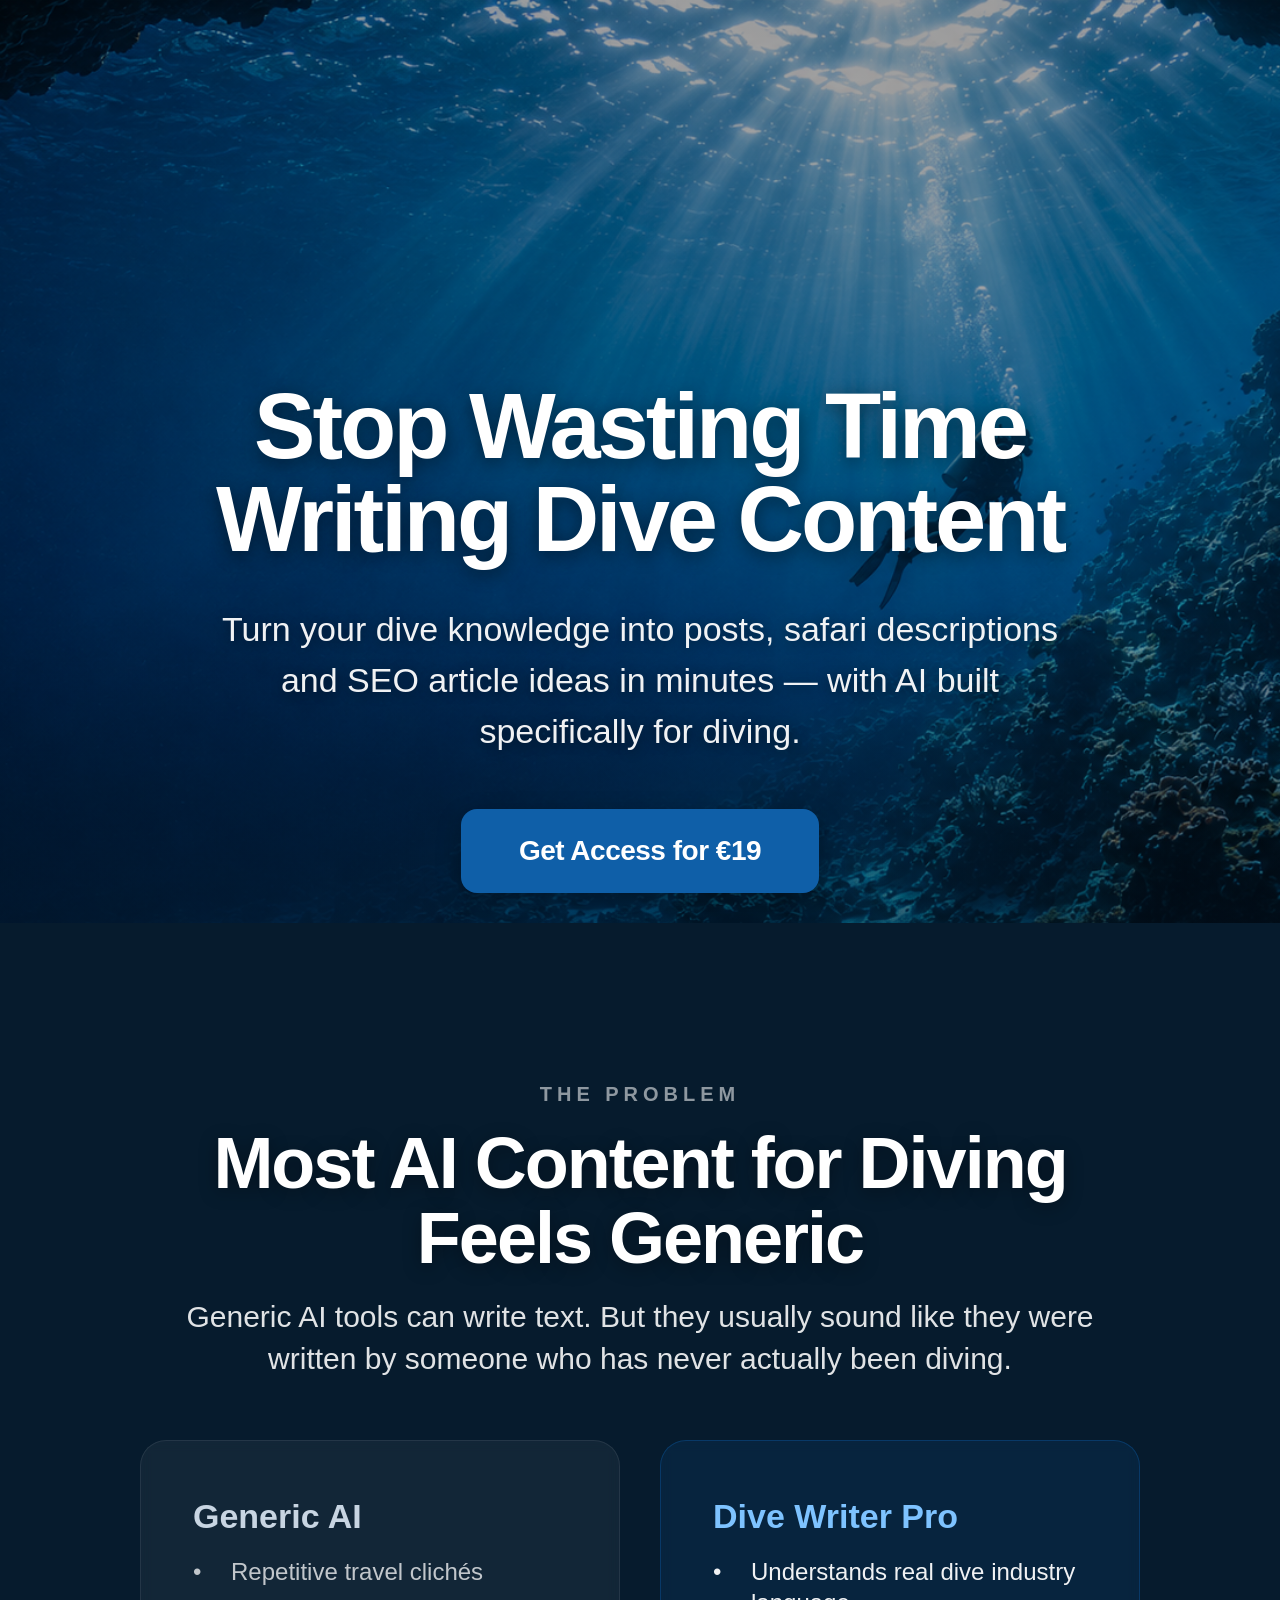
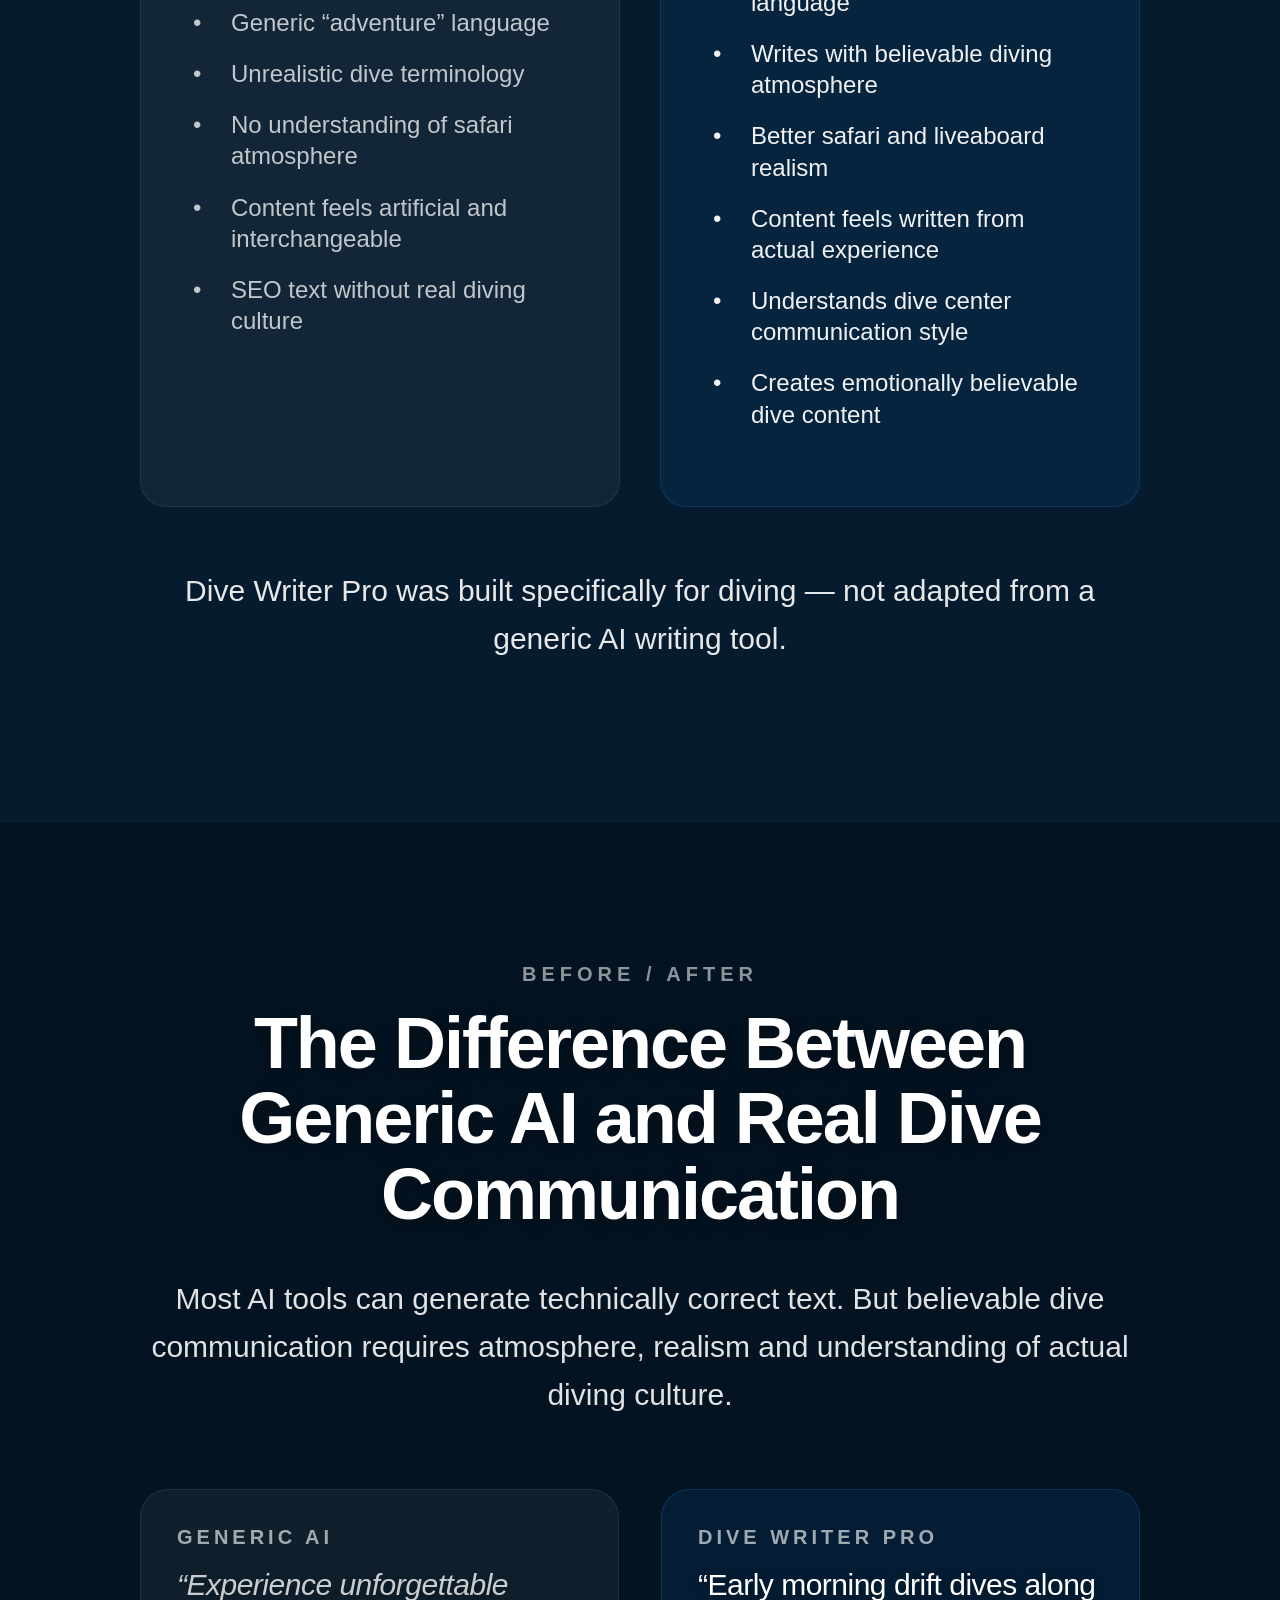
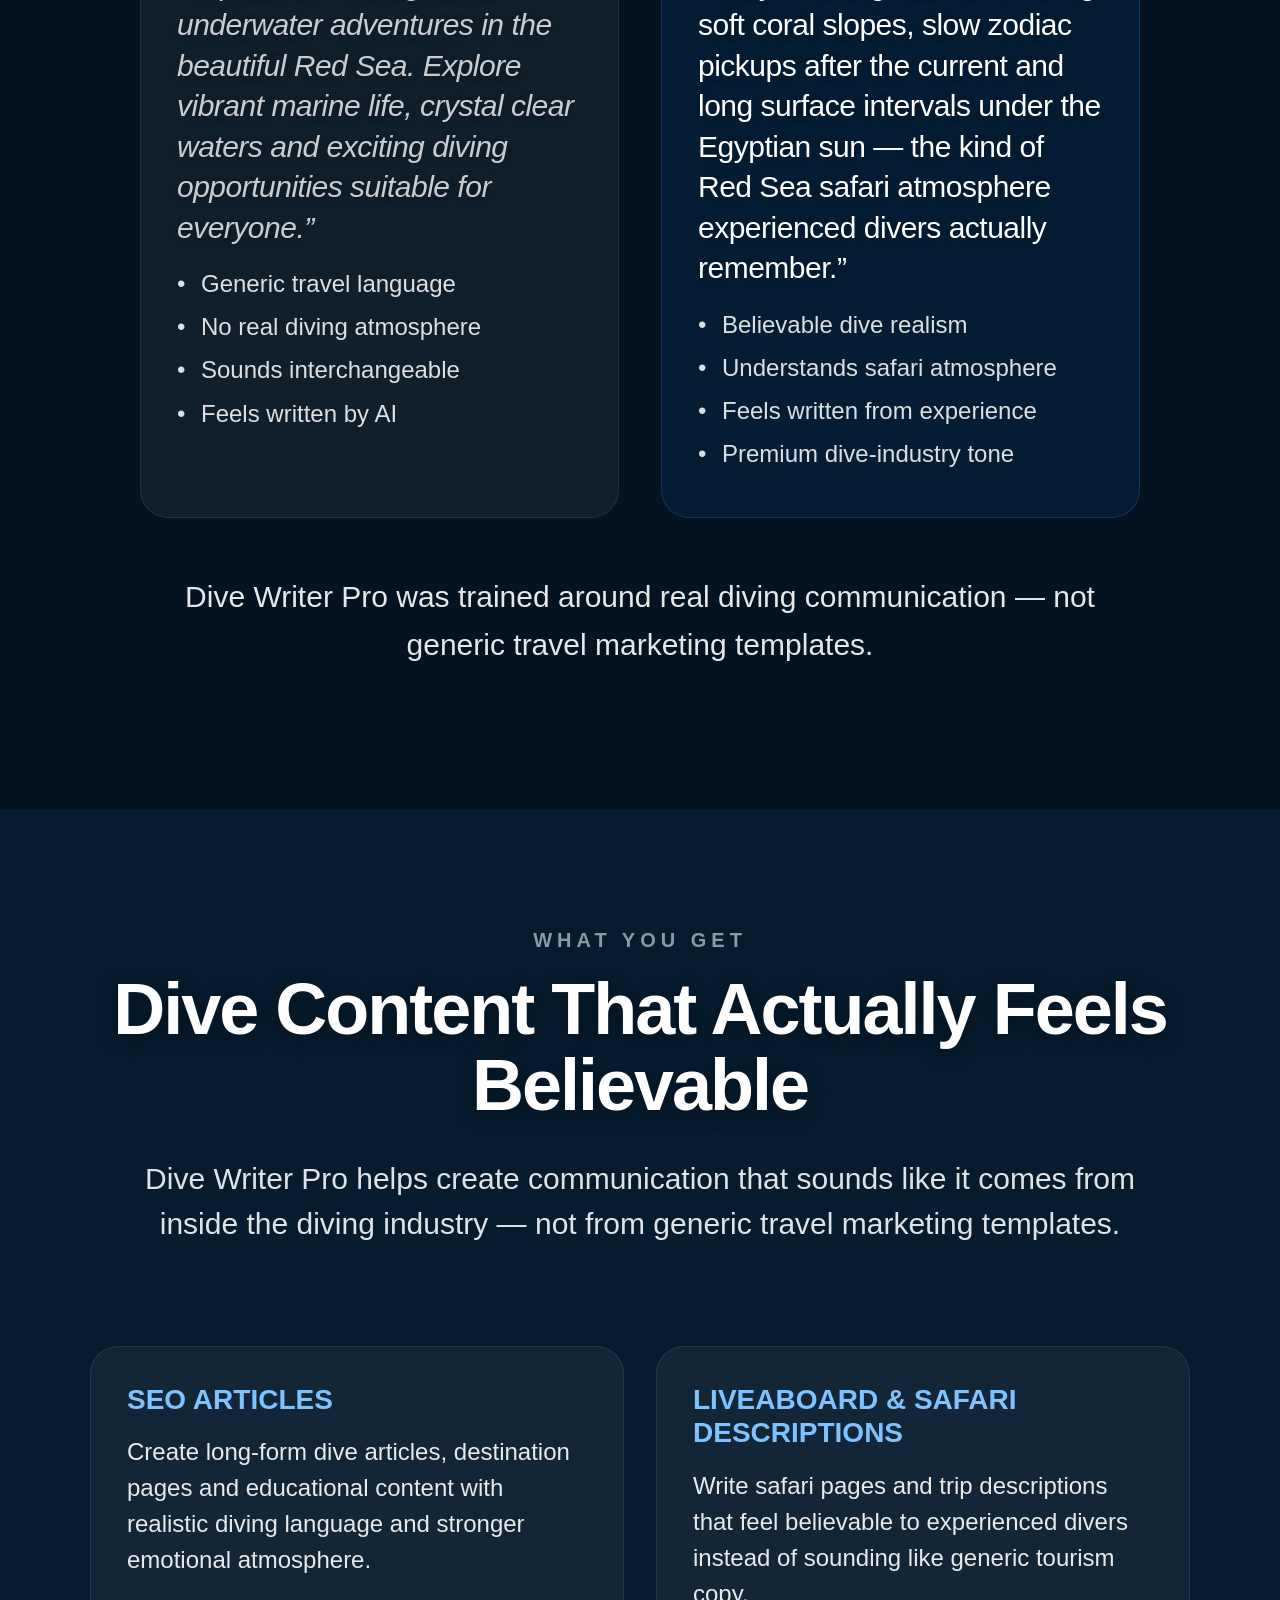
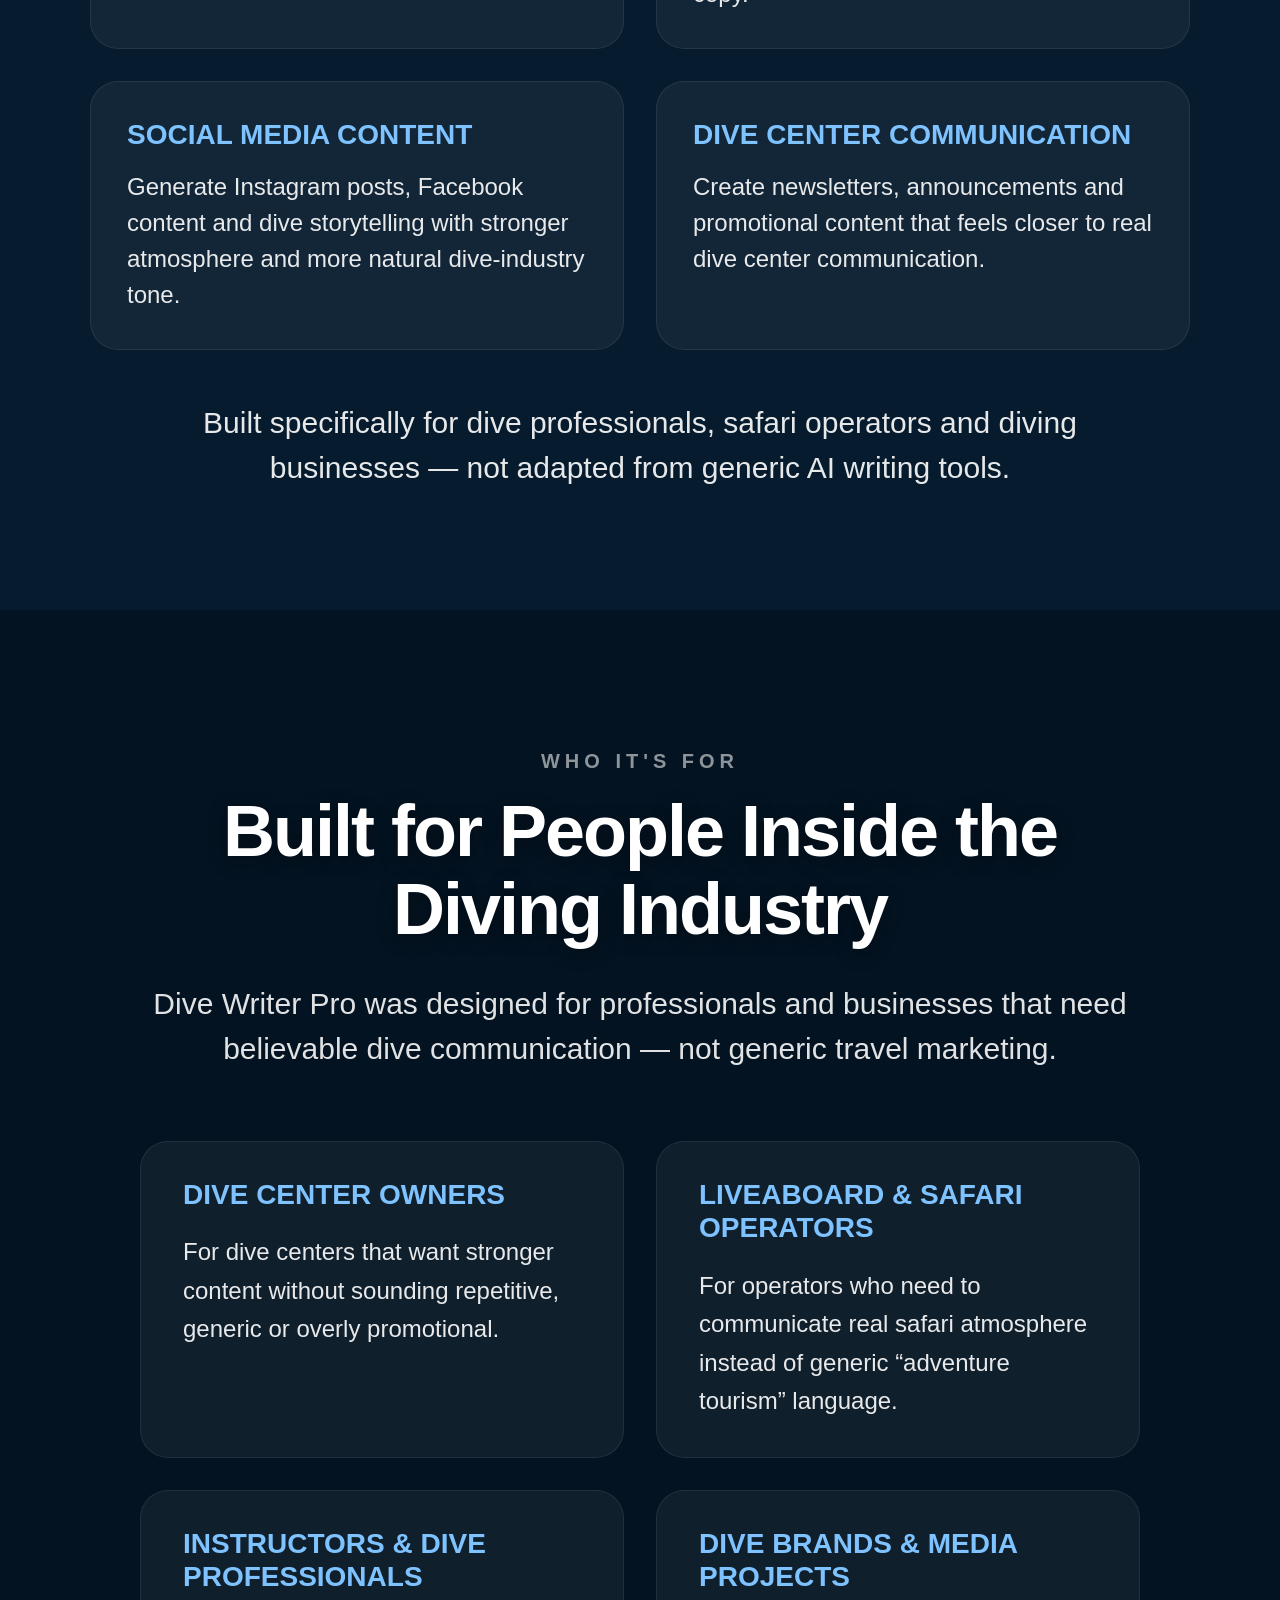
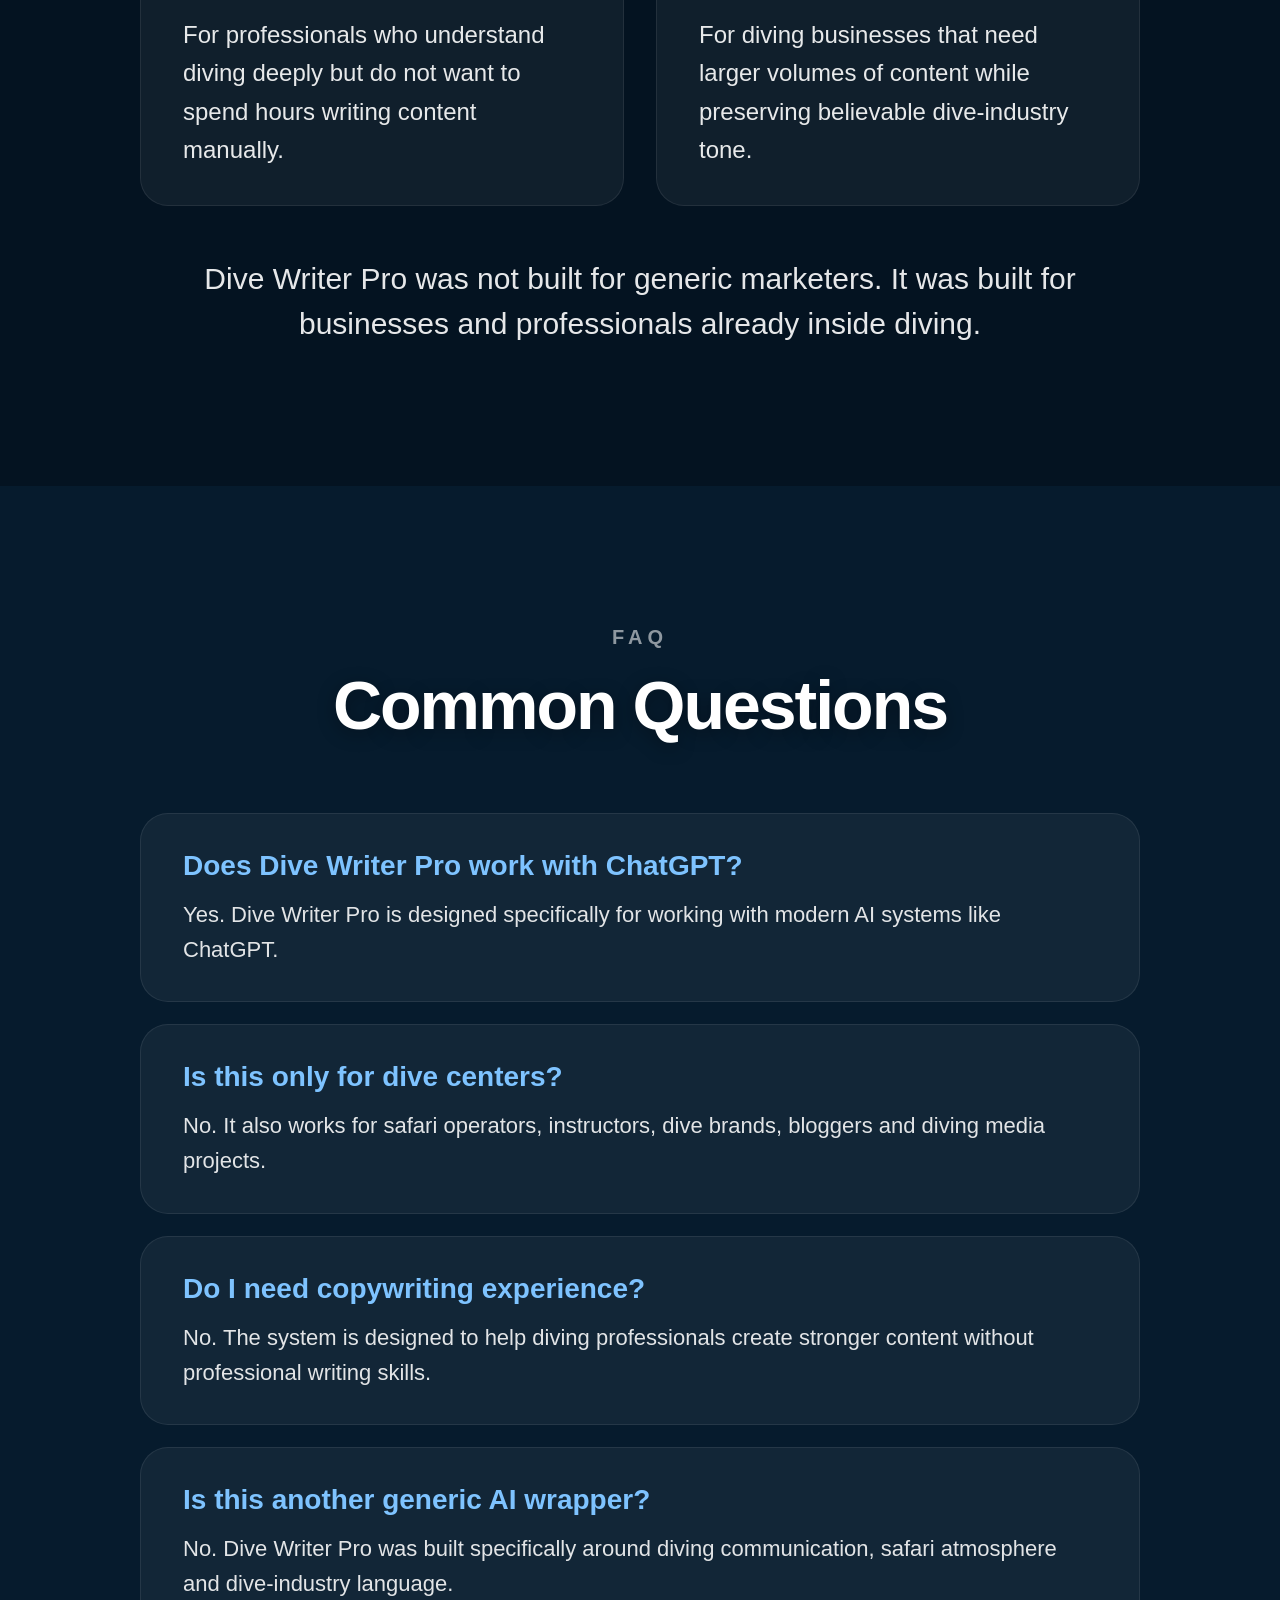
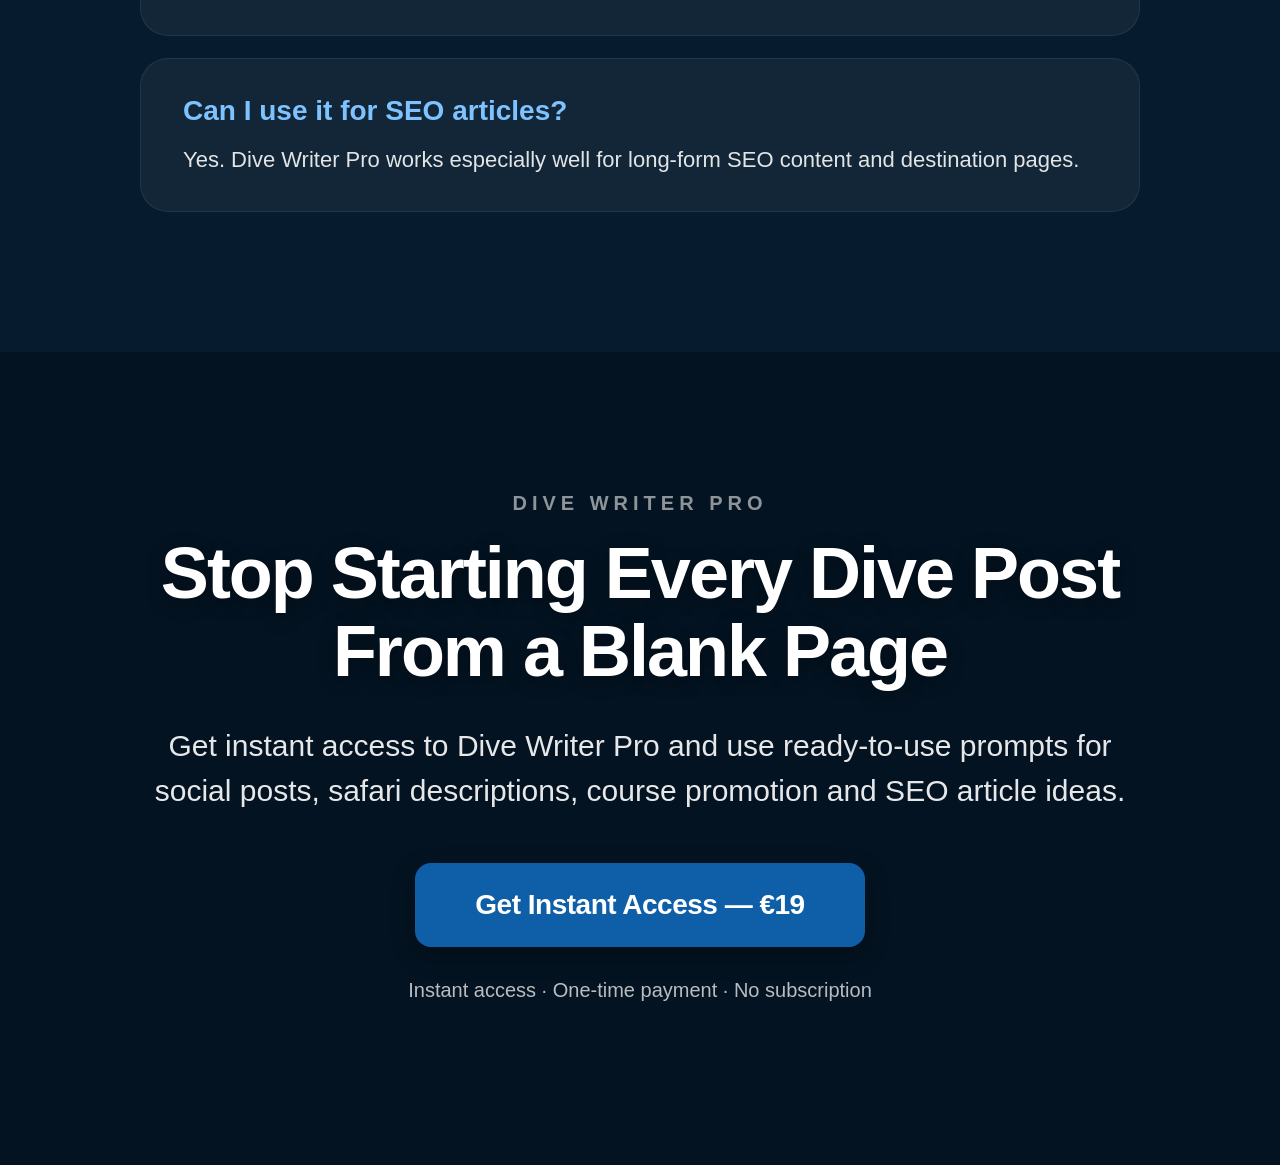
==== commit 24fa57b0: "hero +1" ====
--- a/index.html
+++ b/index.html
@@ -35,11 +35,11 @@
            
 
             <h1 data-i18n="hero_title">
-    Create Dive Center Content in Minutes
+    Stop Wasting Time Writing Dive Content
 </h1>
 
 <p data-i18n="hero_subtitle">
-    Social posts, safari descriptions and SEO articles for dive centers, instructors and liveaboards — without generic travel copy.
+    Turn your dive knowledge into posts, safari descriptions and SEO article ideas in minutes — with AI built specifically for diving.
 </p>
 
 <a
@@ -51,7 +51,7 @@
 </a>
 
 <div class="hero-trust">
-    One-time payment · No subscription · Built for dive professionals
+    One-time payment · No subscription · Built by a diving instructor trainer
 </div>
 
         </div>
@@ -597,18 +597,18 @@
         </div>
 
         <h2>
-    Ready to Create Better Dive Content Faster?
+    Stop Starting Every Dive Post From a Blank Page
 </h2>
 
 <p>
-    Get instant access to Dive Writer Pro and start creating posts, safari descriptions and SEO article ideas with ready-to-use prompts.
+    Get instant access to Dive Writer Pro and use ready-to-use prompts for social posts, safari descriptions, course promotion and SEO article ideas.
 </p>
 
 <a
     href="/go/"
     class="final-cta-button"
 >
-    Get Access for €19
+    Get Instant Access — €19
 </a>
 
         <div class="final-cta-trust">
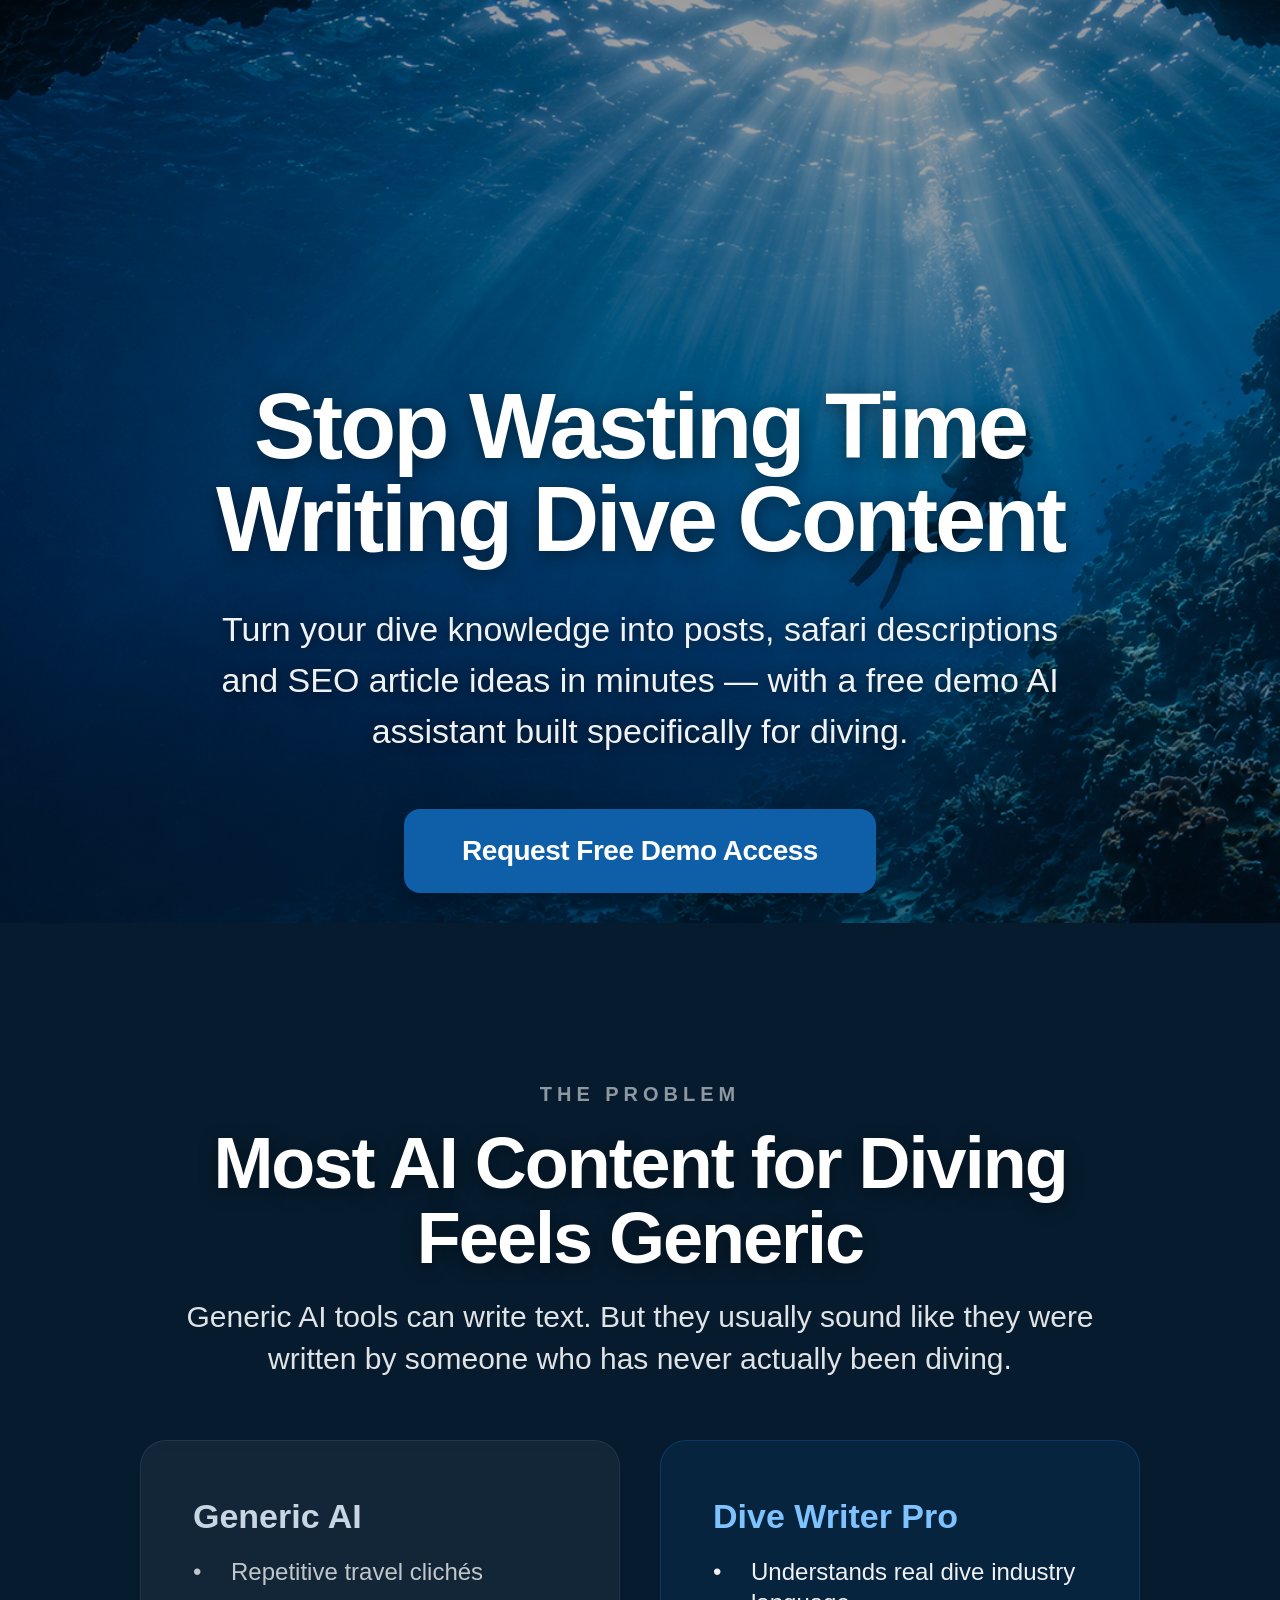
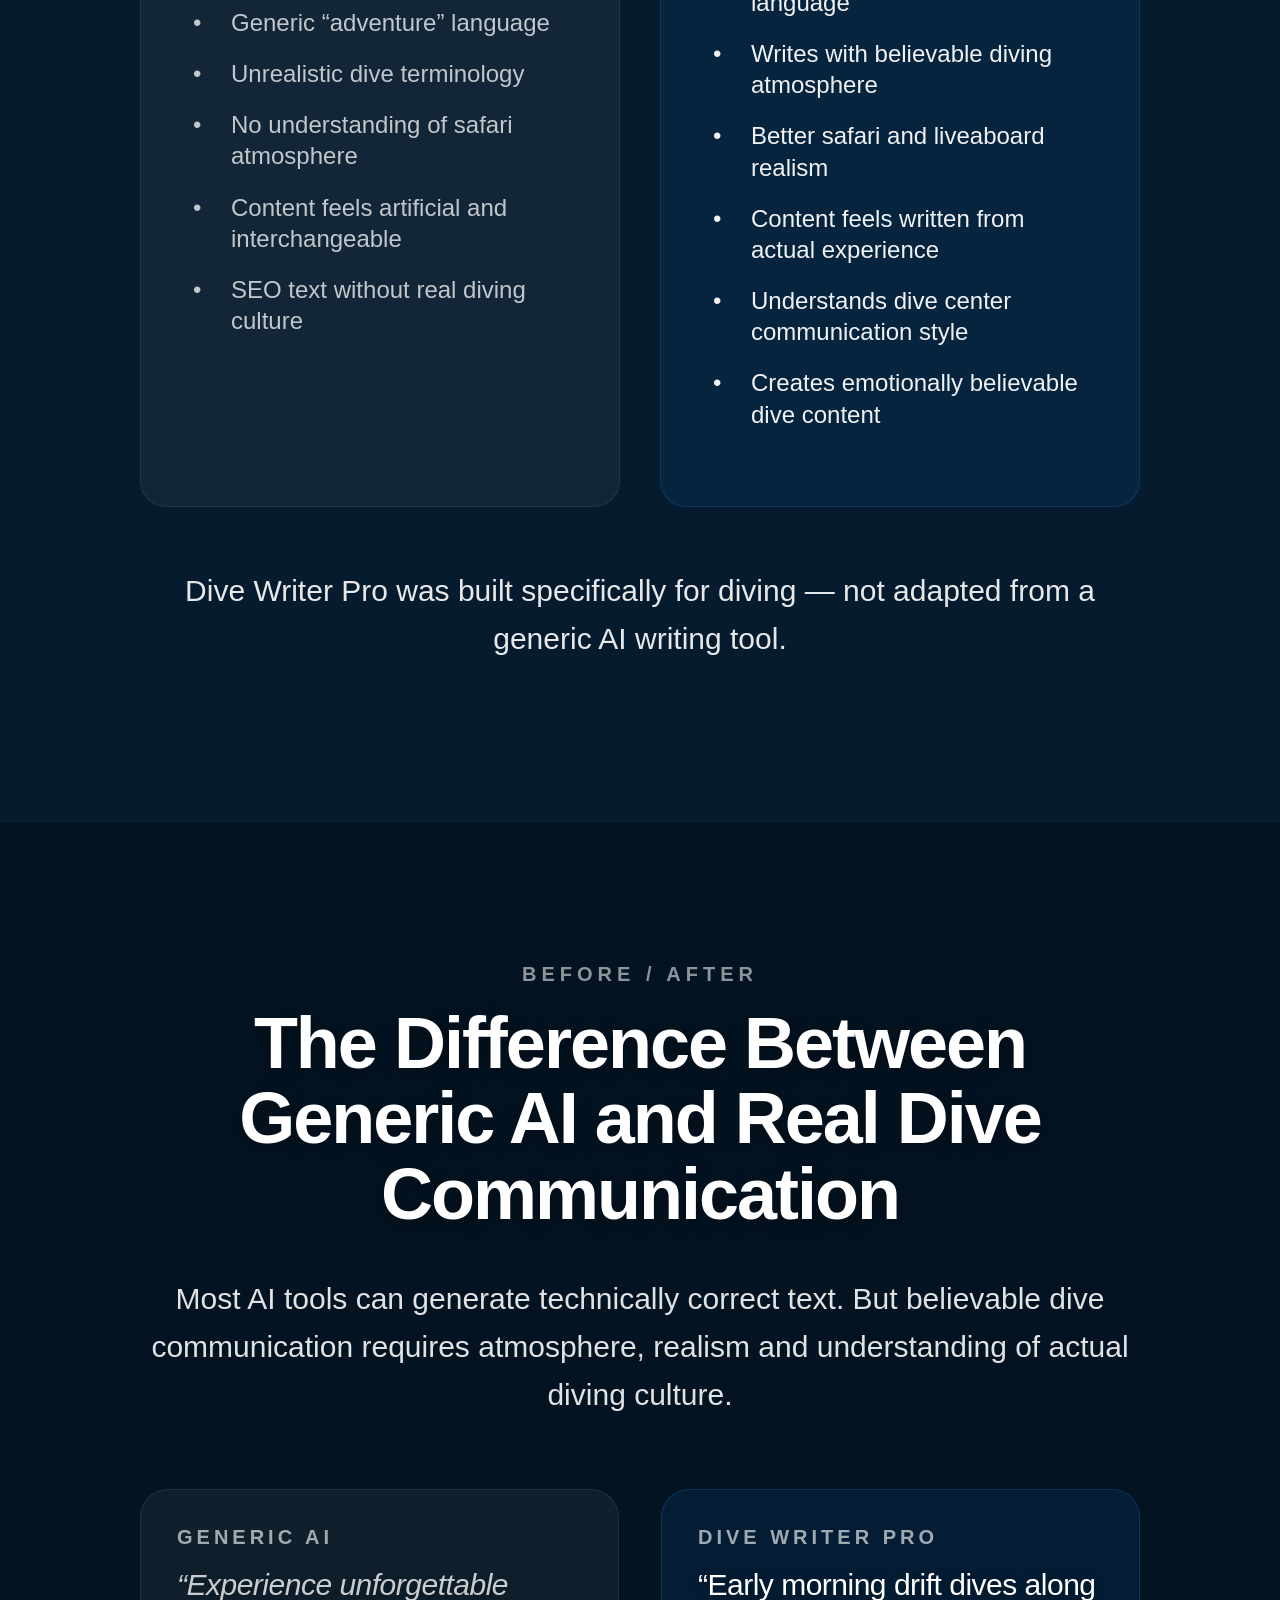
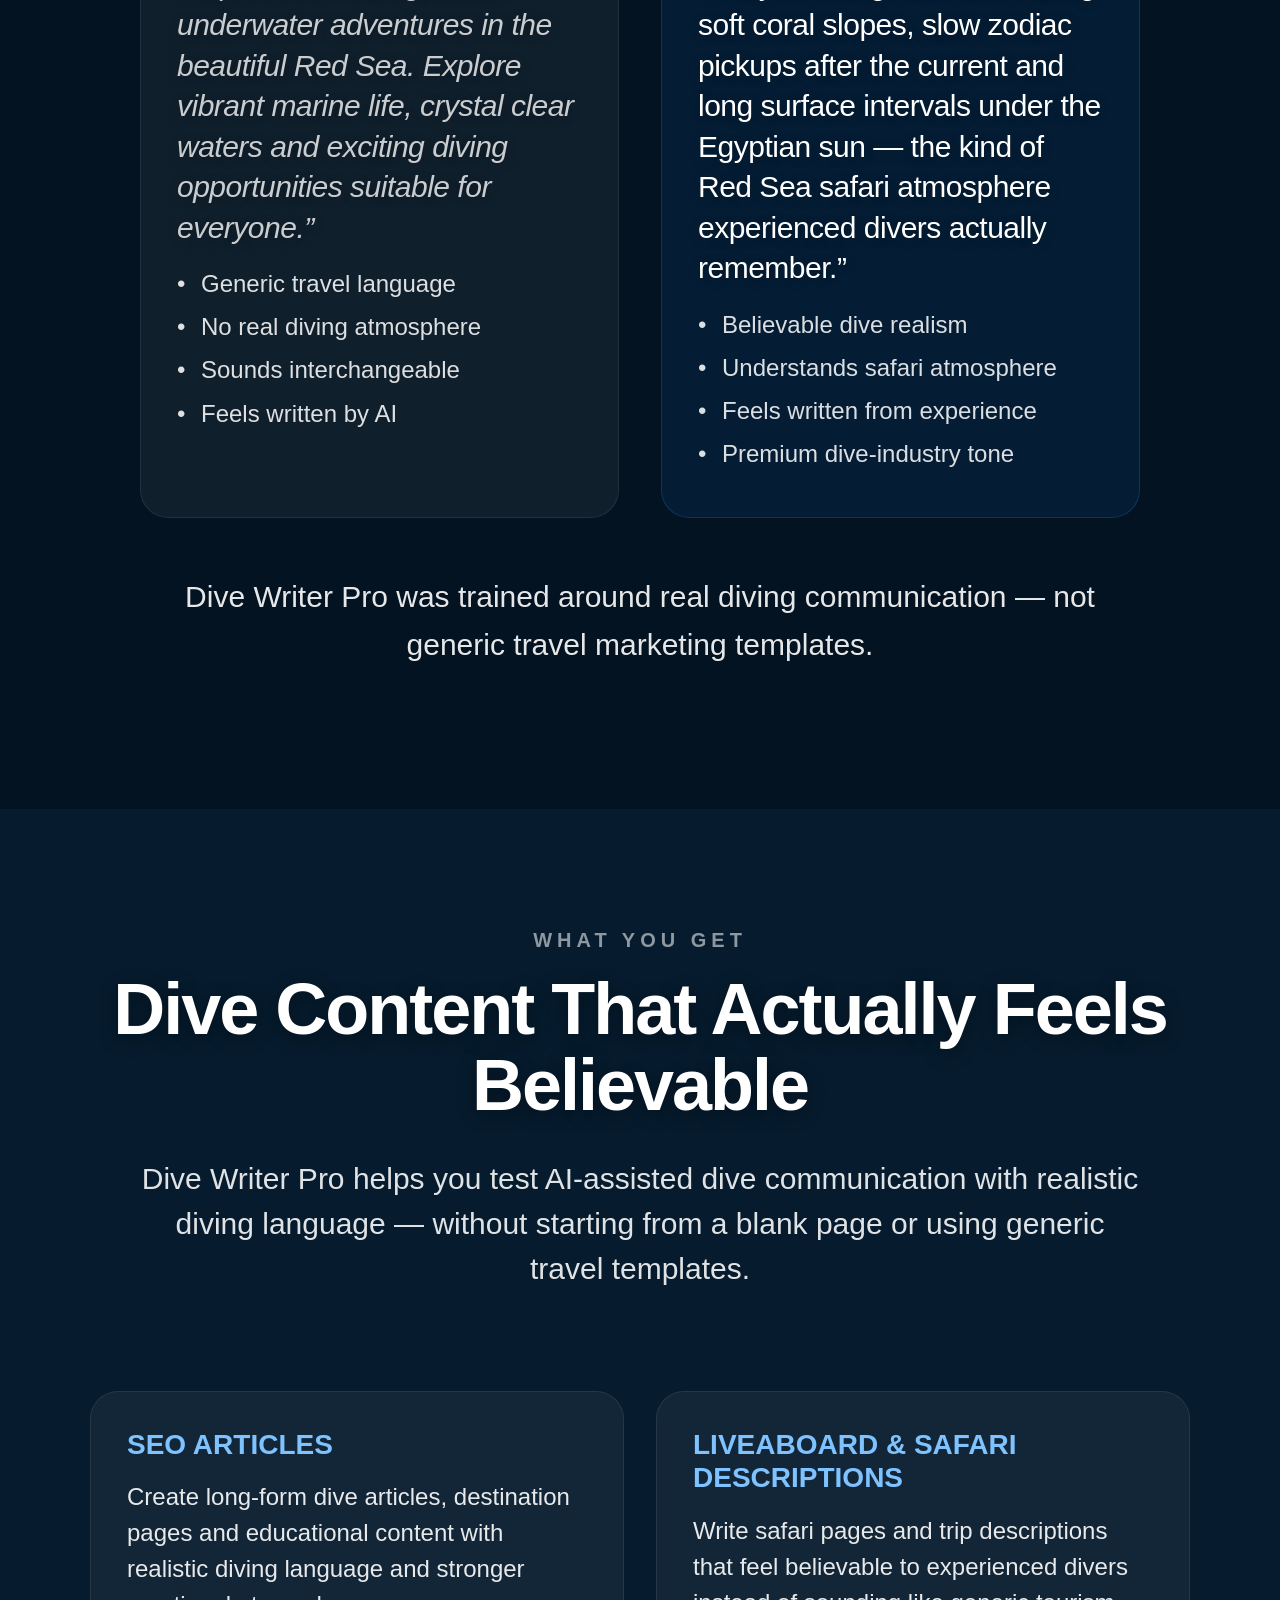
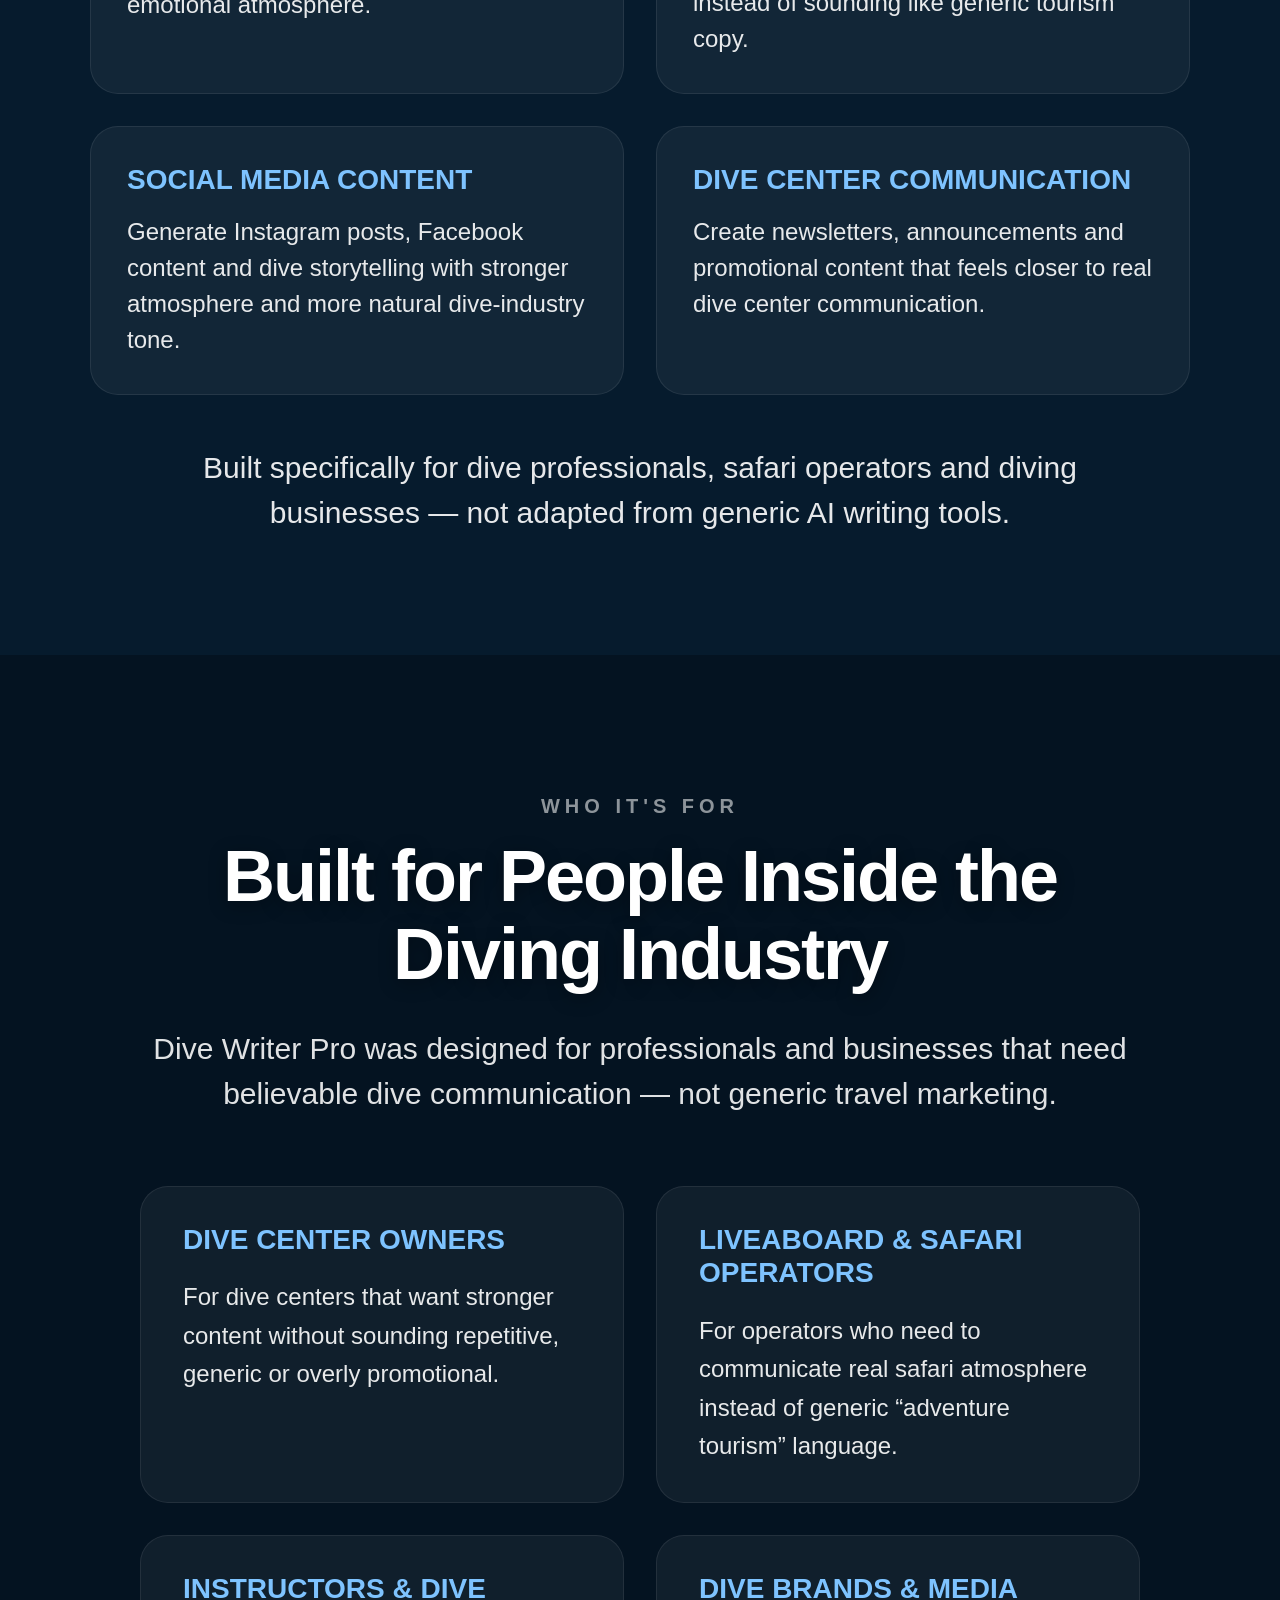
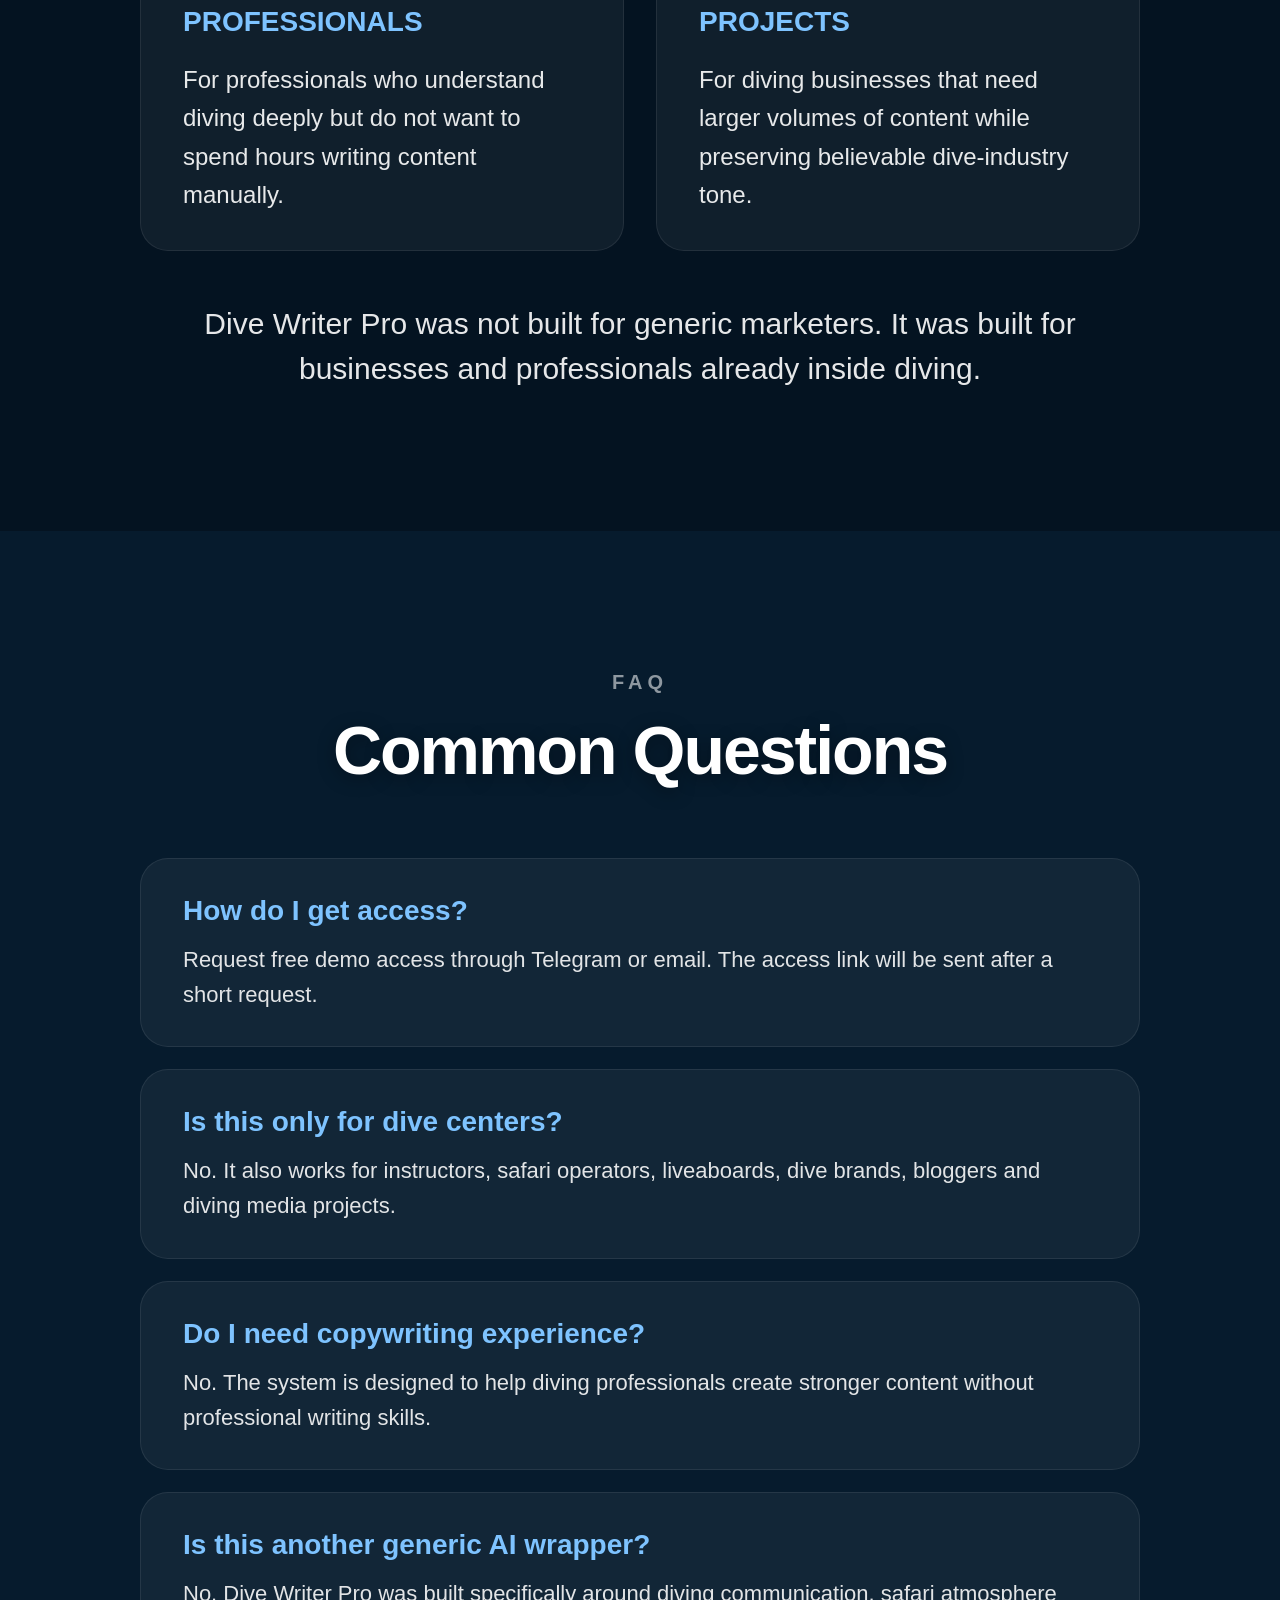
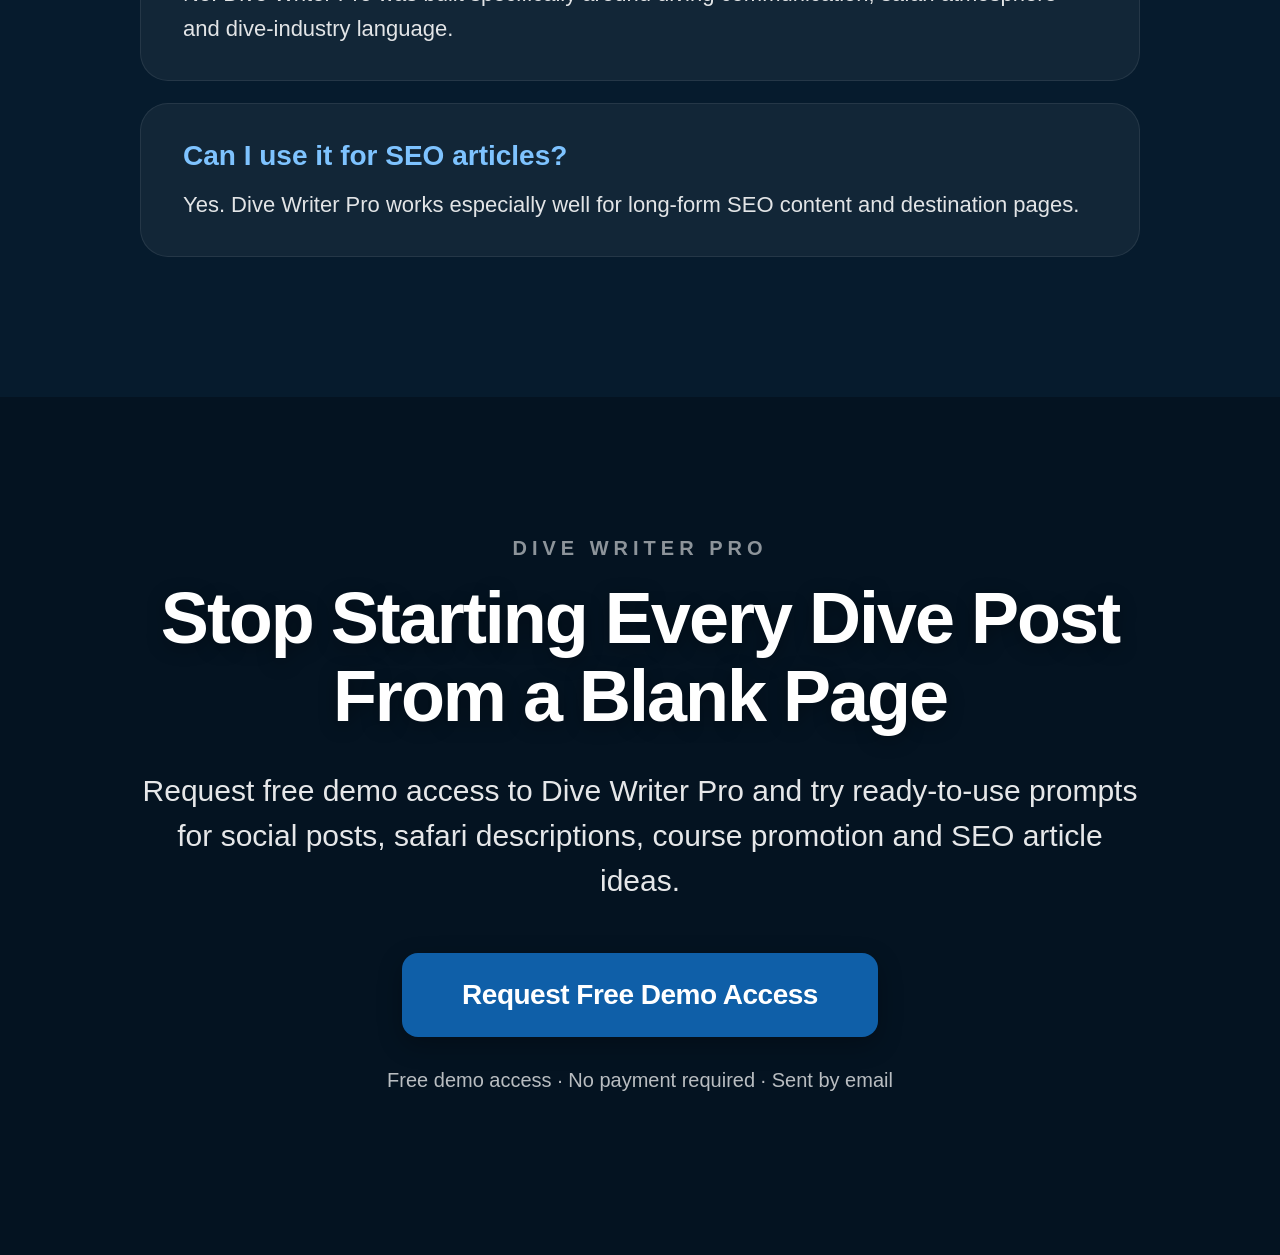
==== commit bf27da0a: "new free concept" ====
--- a/index.html
+++ b/index.html
@@ -13,9 +13,9 @@
     <title>Dive Writer Pro</title>
 
     <meta
-        name="description"
-        content="AI copywriter built specifically for divers, dive centers and dive travel businesses."
-    >
+    name="description"
+    content="Free demo access to Dive Writer Pro — an AI writing assistant built for dive professionals, dive centers and liveaboards."
+>
 
     <link
         rel="stylesheet"
@@ -39,7 +39,7 @@
 </h1>
 
 <p data-i18n="hero_subtitle">
-    Turn your dive knowledge into posts, safari descriptions and SEO article ideas in minutes — with AI built specifically for diving.
+    Turn your dive knowledge into posts, safari descriptions and SEO article ideas in minutes — with a free demo AI assistant built specifically for diving.
 </p>
 
 <a
@@ -47,11 +47,11 @@
     class="hero-cta"
     data-i18n="cta_main"
 >
-    Get Access for €19
+    Request Free Demo Access
 </a>
 
 <div class="hero-trust">
-    One-time payment · No subscription · Built by a diving instructor trainer
+    Free demo · No payment required · Built by a diving instructor trainer
 </div>
 
         </div>
@@ -297,9 +297,9 @@
         </h2>
 
         <p>
-            Dive Writer Pro helps create communication that sounds like it comes from inside the diving industry —
-            not from generic travel marketing templates.
-        </p>
+    Dive Writer Pro helps you test AI-assisted dive communication with realistic diving language —
+    without starting from a blank page or using generic travel templates.
+</p>
 
     </div>
 
@@ -505,14 +505,14 @@
         <div class="faq-item">
 
             <div class="faq-question">
-                Does Dive Writer Pro work with ChatGPT?
-            </div>
-
-            <div class="faq-answer">
-
-                Yes. Dive Writer Pro is designed specifically for working with modern AI systems like ChatGPT.
-
-            </div>
+    How do I get access?
+</div>
+
+<div class="faq-answer">
+
+    Request free demo access through Telegram or email. The access link will be sent after a short request.
+
+</div>
 
         </div>
 
@@ -521,14 +521,14 @@
         <div class="faq-item">
 
             <div class="faq-question">
-                Is this only for dive centers?
-            </div>
-
-            <div class="faq-answer">
-
-                No. It also works for safari operators, instructors, dive brands, bloggers and diving media projects.
-
-            </div>
+    Is this only for dive centers?
+</div>
+
+<div class="faq-answer">
+
+    No. It also works for instructors, safari operators, liveaboards, dive brands, bloggers and diving media projects.
+
+</div>
 
         </div>
 
@@ -601,21 +601,21 @@
 </h2>
 
 <p>
-    Get instant access to Dive Writer Pro and use ready-to-use prompts for social posts, safari descriptions, course promotion and SEO article ideas.
+    Request free demo access to Dive Writer Pro and try ready-to-use prompts for social posts, safari descriptions, course promotion and SEO article ideas.
 </p>
 
 <a
     href="/go/"
     class="final-cta-button"
 >
-    Get Instant Access — €19
+    Request Free Demo Access
 </a>
 
-        <div class="final-cta-trust">
-
-            Instant access · One-time payment · No subscription
-
-        </div>
+<div class="final-cta-trust">
+
+    Free demo access · No payment required · Sent by email
+
+</div>
 
     </div>
 
